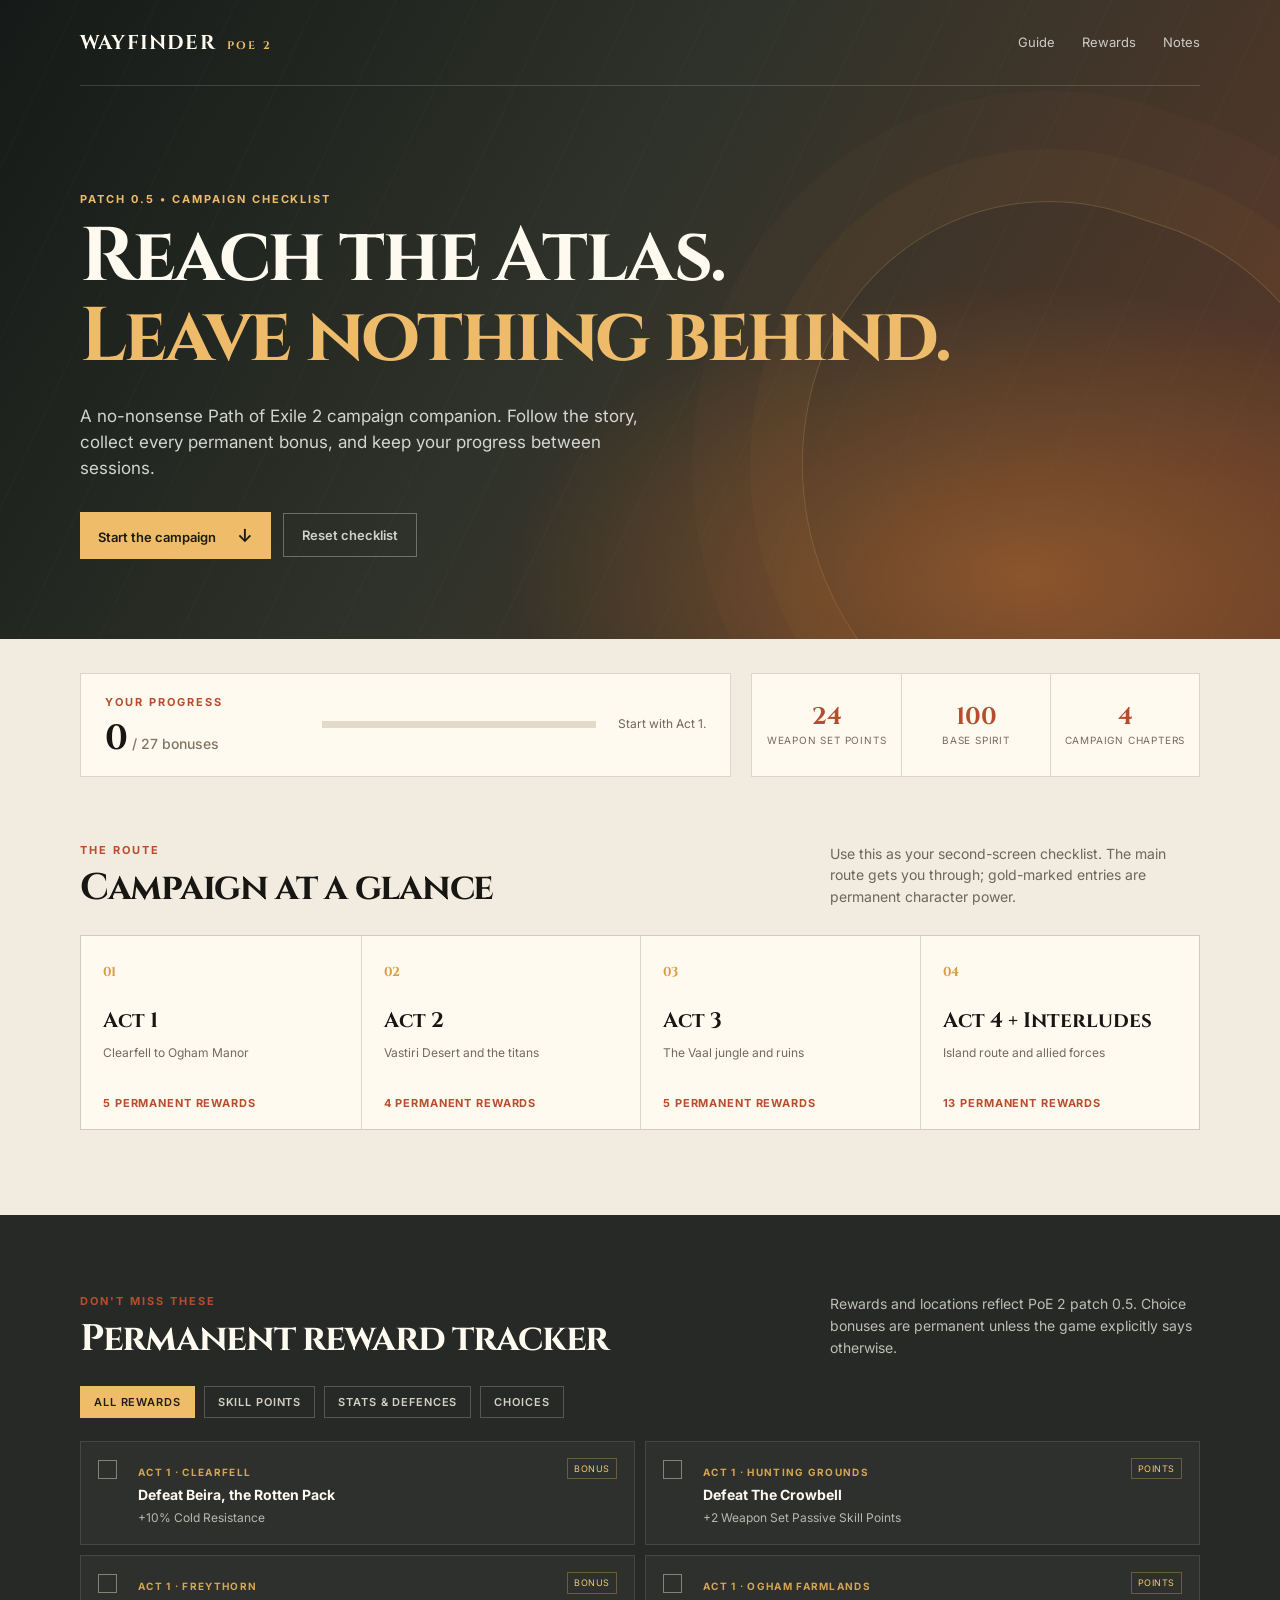
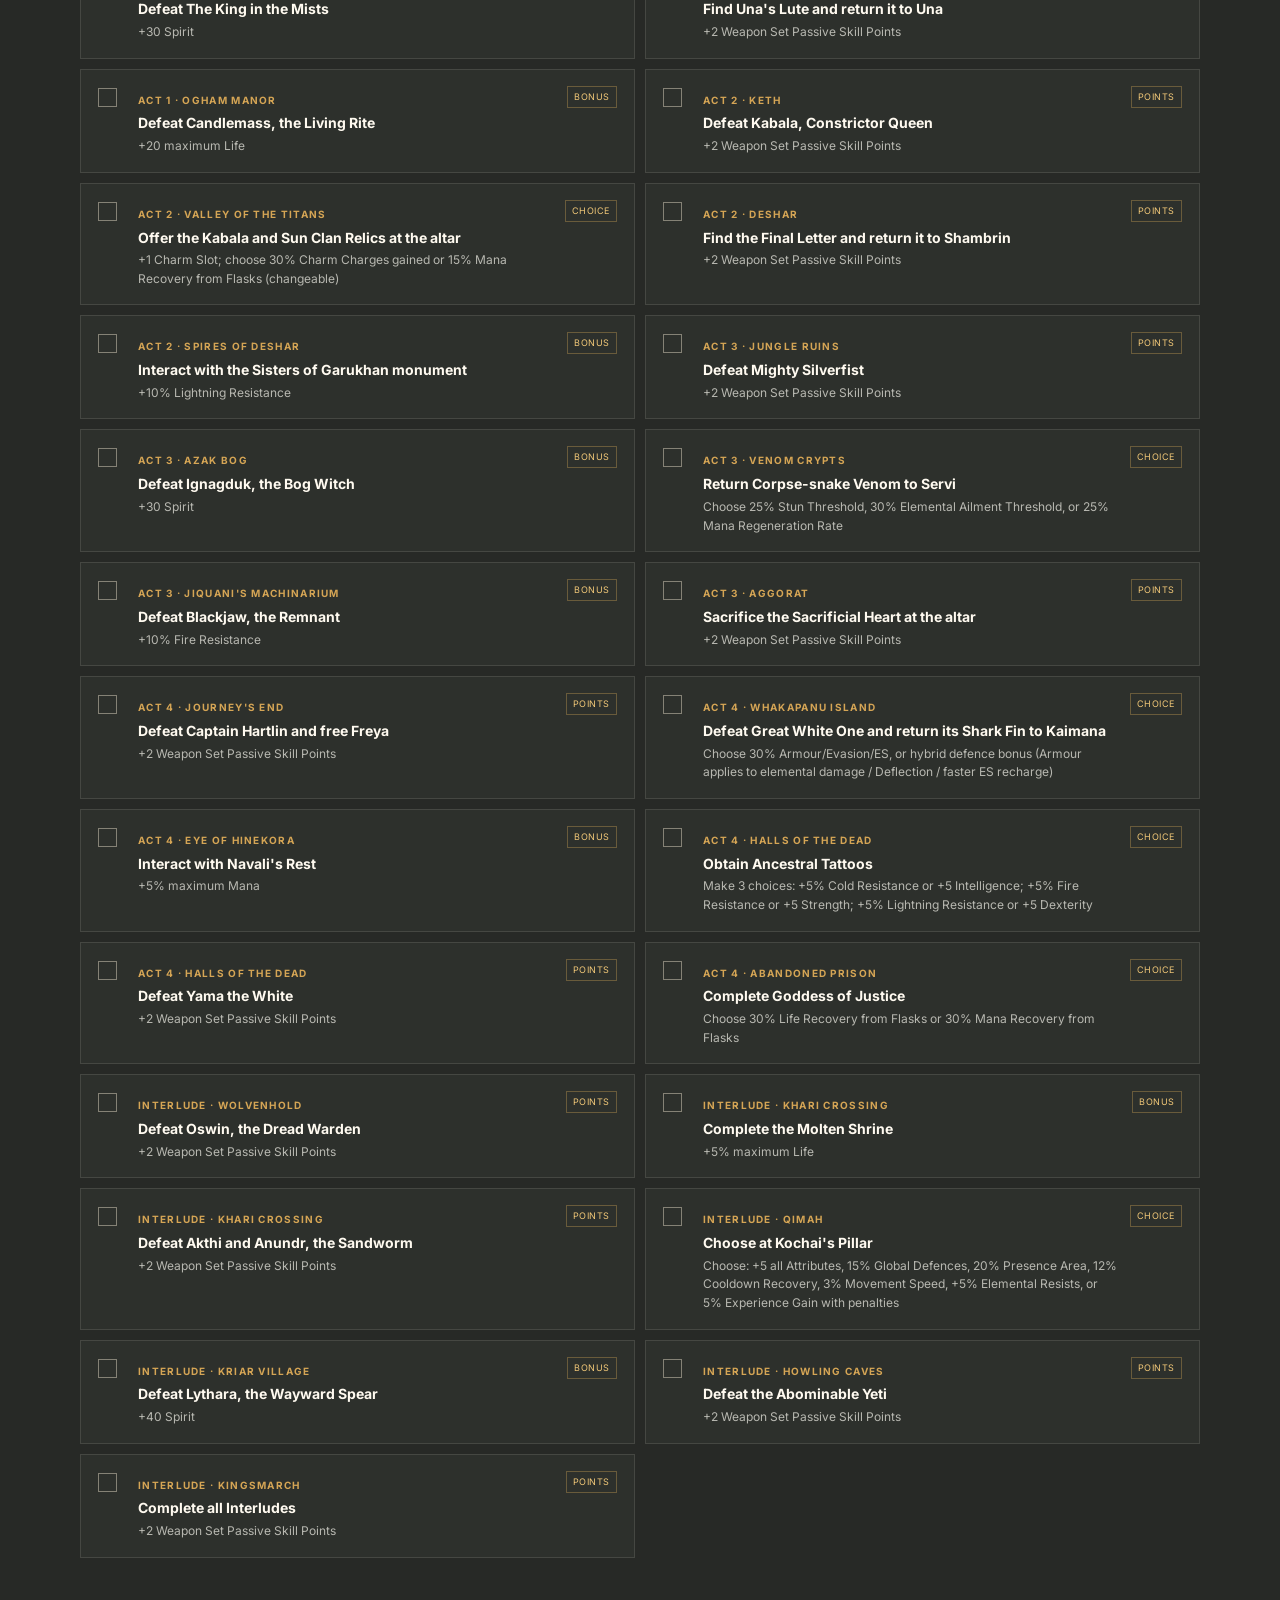
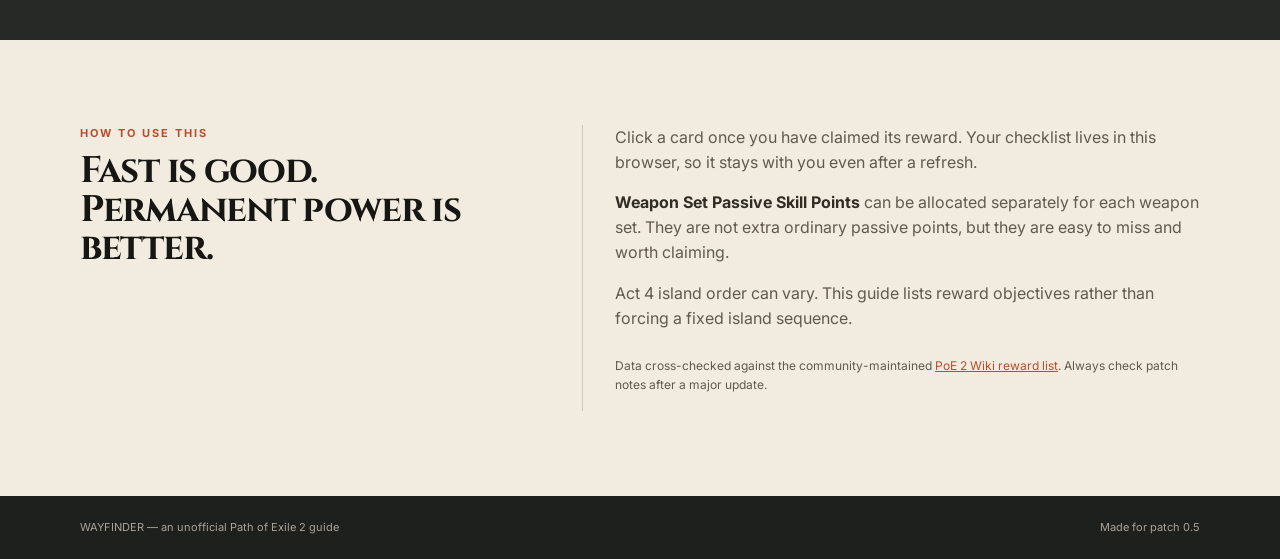
==== index.html @ 73e06eee "Create PoE 2 campaign guide" ====
<!doctype html>
<html lang="en">
  <head>
    <meta charset="UTF-8" />
    <meta name="viewport" content="width=device-width, initial-scale=1.0" />
    <meta name="description" content="A fast, checklist-first Path of Exile 2 campaign guide for patch 0.5." />
    <title>Wayfinder — PoE 2 Campaign Guide</title>
    <link rel="preconnect" href="https://fonts.googleapis.com" />
    <link rel="preconnect" href="https://fonts.gstatic.com" crossorigin />
    <link href="https://fonts.googleapis.com/css2?family=Cinzel:wght@600;700&family=Inter:wght@400;500;600;700&display=swap" rel="stylesheet" />
    <link rel="stylesheet" href="styles.css" />
  </head>
  <body>
    <header class="hero">
      <div class="hero__glow"></div>
      <nav class="nav wrap" aria-label="Primary navigation">
        <a class="brand" href="#top">WAYFINDER <span>POE 2</span></a>
        <div class="nav__links">
          <a href="#guide">Guide</a>
          <a href="#rewards">Rewards</a>
          <a href="#notes">Notes</a>
        </div>
      </nav>
      <div class="wrap hero__content" id="top">
        <p class="eyebrow">PATCH 0.5 • CAMPAIGN CHECKLIST</p>
        <h1>Reach the Atlas.<br /><em>Leave nothing behind.</em></h1>
        <p class="hero__lede">A no-nonsense Path of Exile 2 campaign companion. Follow the story, collect every permanent bonus, and keep your progress between sessions.</p>
        <div class="hero__actions">
          <a class="button button--primary" href="#guide">Start the campaign <span>↓</span></a>
          <button class="button button--quiet" id="reset-progress" type="button">Reset checklist</button>
        </div>
      </div>
    </header>

    <main>
      <section class="overview wrap" aria-label="Campaign progress">
        <div class="progress-card">
          <div>
            <p class="eyebrow">YOUR PROGRESS</p>
            <p class="progress-card__number"><span id="completed-count">0</span><small> / <span id="total-count">0</span> bonuses</small></p>
          </div>
          <div class="progress-track" aria-hidden="true"><div id="progress-bar"></div></div>
          <p class="progress-card__hint" id="progress-label">Start with Act 1.</p>
        </div>
        <div class="overview__stats">
          <div><strong>24</strong><span>Weapon set points</span></div>
          <div><strong>100</strong><span>Base Spirit</span></div>
          <div><strong>4</strong><span>Campaign chapters</span></div>
        </div>
      </section>

      <section class="guide wrap" id="guide">
        <div class="section-heading">
          <div><p class="eyebrow">THE ROUTE</p><h2>Campaign at a glance</h2></div>
          <p>Use this as your second-screen checklist. The main route gets you through; gold-marked entries are permanent character power.</p>
        </div>
        <div class="route-grid" id="route-grid"></div>
      </section>

      <section class="rewards" id="rewards">
        <div class="wrap">
          <div class="section-heading section-heading--light">
            <div><p class="eyebrow">DON'T MISS THESE</p><h2>Permanent reward tracker</h2></div>
            <p>Rewards and locations reflect PoE 2 patch 0.5. Choice bonuses are permanent unless the game explicitly says otherwise.</p>
          </div>
          <div class="filters" role="group" aria-label="Filter rewards">
            <button class="filter is-active" data-filter="all" type="button">All rewards</button>
            <button class="filter" data-filter="points" type="button">Skill points</button>
            <button class="filter" data-filter="stats" type="button">Stats &amp; defences</button>
            <button class="filter" data-filter="choice" type="button">Choices</button>
          </div>
          <div id="reward-list" class="reward-list"></div>
        </div>
      </section>

      <section class="notes wrap" id="notes">
        <div>
          <p class="eyebrow">HOW TO USE THIS</p>
          <h2>Fast is good.<br />Permanent power is better.</h2>
        </div>
        <div class="notes__content">
          <p>Click a card once you have claimed its reward. Your checklist lives in this browser, so it stays with you even after a refresh.</p>
          <p><strong>Weapon Set Passive Skill Points</strong> can be allocated separately for each weapon set. They are not extra ordinary passive points, but they are easy to miss and worth claiming.</p>
          <p>Act 4 island order can vary. This guide lists reward objectives rather than forcing a fixed island sequence.</p>
          <p class="source">Data cross-checked against the community-maintained <a href="https://www.poe2wiki.net/wiki/List_of_quest_rewards" target="_blank" rel="noreferrer">PoE 2 Wiki reward list</a>. Always check patch notes after a major update.</p>
        </div>
      </section>
    </main>

    <footer><div class="wrap"><span>WAYFINDER — an unofficial Path of Exile 2 guide</span><span>Made for patch 0.5</span></div></footer>
    <script src="app.js"></script>
  </body>
</html>
---- styles.css ----
:root { --ink:#171613; --paper:#f1ecdf; --cream:#fffaf0; --rust:#b84d2d; --gold:#d89d3f; --moss:#6e7a55; --line:rgba(43,34,23,.17); --slate:#272926; }
* { box-sizing:border-box; }
html { scroll-behavior:smooth; }
body { margin:0; color:var(--ink); background:var(--paper); font:16px/1.55 Inter,Arial,sans-serif; }
.wrap { width:min(1120px, calc(100% - 40px)); margin-inline:auto; }
.hero { min-height:560px; color:var(--cream); position:relative; overflow:hidden; background:linear-gradient(122deg,#151a18 0%,#30332a 47%,#7a3b27 140%); }
.hero:after { content:""; position:absolute; inset:0; opacity:.48; background:radial-gradient(ellipse at 80% 90%,#d07731 0,transparent 36%),repeating-linear-gradient(115deg,transparent 0 70px,rgba(255,255,255,.035) 71px 72px); pointer-events:none; }
.hero__glow { position:absolute; inset:auto -5% -120px auto; width:550px; height:550px; border:1px solid rgba(255,209,119,.2); border-radius:48% 52% 40% 60%; transform:rotate(18deg); box-shadow:0 0 0 52px rgba(223,140,61,.04),0 0 0 110px rgba(223,140,61,.03); }
.nav,.hero__content { position:relative; z-index:1; }.nav { height:86px; display:flex; align-items:center; justify-content:space-between; border-bottom:1px solid rgba(255,255,255,.15); }
.brand { color:inherit; font:700 20px Cinzel,serif; text-decoration:none; letter-spacing:.06em; }.brand span { color:#efbc69; font-size:11px; letter-spacing:.2em; margin-left:5px; }.nav__links { display:flex; gap:27px; }.nav__links a { color:rgba(255,255,255,.74); font-size:13px; text-decoration:none; }.nav__links a:hover { color:#fff; }
.hero__content { padding:105px 0 80px; max-width:1120px; }.eyebrow { margin:0 0 10px; color:var(--rust); font-size:11px; font-weight:700; letter-spacing:.18em; }.hero .eyebrow { color:#edbb6a; }.hero h1,.section-heading h2,.notes h2 { margin:0; font:700 clamp(42px,6.2vw,76px)/1.05 Cinzel,serif; letter-spacing:-.035em; }.hero h1 em { color:#edbb6a; font-style:normal; }.hero__lede { max-width:575px; margin:25px 0 30px; font-size:17px; color:rgba(255,255,255,.8); }.hero__actions { display:flex; gap:12px; align-items:center; }.button { border:0; cursor:pointer; padding:13px 18px; font:600 13px Inter,sans-serif; text-decoration:none; transition:transform .15s,background .15s; }.button:hover { transform:translateY(-2px); }.button--primary { color:#1d1a13; background:#efbc69; }.button--primary span { margin-left:18px; font-size:18px; }.button--quiet { background:transparent; color:rgba(255,255,255,.78); border:1px solid rgba(255,255,255,.3); }
.overview { display:grid; grid-template-columns:1.45fr 1fr; gap:20px; padding:34px 0 65px; }.progress-card,.overview__stats { background:var(--cream); border:1px solid var(--line); }.progress-card { padding:20px 24px; display:grid; grid-template-columns:1fr 1.4fr auto; gap:22px; align-items:center; }.progress-card__number { margin:0; font:700 35px/1 Cinzel,serif; }.progress-card__number small { font:500 14px Inter,sans-serif; color:#7f7565; }.progress-track { height:7px; background:#e4dac9; overflow:hidden; }.progress-track div { height:100%; width:0; background:var(--rust); transition:width .25s; }.progress-card__hint { margin:0; color:#6d665a; font-size:12px; }.overview__stats { display:grid; grid-template-columns:repeat(3,1fr); text-align:center; }.overview__stats div { display:flex; flex-direction:column; justify-content:center; padding:12px 5px; border-left:1px solid var(--line); }.overview__stats div:first-child { border:0; }.overview__stats strong { font:700 24px Cinzel,serif; color:var(--rust); }.overview__stats span { font-size:10px; color:#746c60; text-transform:uppercase; letter-spacing:.08em; }
.guide { padding-bottom:85px; }.section-heading { display:flex; justify-content:space-between; gap:50px; align-items:end; margin-bottom:27px; }.section-heading h2,.notes h2 { font-size:37px; }.section-heading>p { max-width:370px; margin:0; color:#6d665a; font-size:14px; }.route-grid { display:grid; grid-template-columns:repeat(4,1fr); border:1px solid var(--line); }.route { min-height:193px; padding:22px; border-left:1px solid var(--line); position:relative; background:var(--cream); }.route:first-child { border-left:0; }.route__number { color:var(--gold); font:700 13px Cinzel,serif; }.route h3 { margin:25px 0 9px; font:700 21px Cinzel,serif; }.route p { margin:0; color:#71695c; font-size:12px; }.route__reward-count { position:absolute; bottom:17px; left:22px; color:var(--rust); font-size:11px; font-weight:700; text-transform:uppercase; letter-spacing:.08em; }
.rewards { padding:78px 0 82px; color:var(--cream); background:var(--slate); }.section-heading--light h2 { color:#fffaf0; }.section-heading--light>p { color:#bfbdb4; }.filters { display:flex; flex-wrap:wrap; gap:9px; margin-bottom:23px; }.filter { padding:8px 13px; color:#d6d1c7; background:transparent; border:1px solid #555750; font:600 11px Inter,sans-serif; cursor:pointer; text-transform:uppercase; letter-spacing:.08em; }.filter:hover,.filter.is-active { color:#201d16; background:#efbc69; border-color:#efbc69; }.reward-list { display:grid; grid-template-columns:repeat(2,1fr); gap:10px; }.reward-card { width:100%; text-align:left; padding:16px 17px; color:inherit; display:grid; grid-template-columns:28px 1fr auto; gap:12px; border:1px solid #454742; background:#2d302c; cursor:pointer; font:inherit; transition:border-color .15s,transform .15s,background .15s; }.reward-card:hover { transform:translateY(-2px); border-color:#88836f; }.reward-card.is-done { opacity:.5; background:#252724; }.check { width:19px; height:19px; margin-top:2px; display:grid; place-items:center; border:1px solid #858276; color:#282b27; font-size:12px; }.is-done .check { border-color:#efbc69; background:#efbc69; }.reward-card__act { color:#d5a555; font-weight:700; font-size:10px; letter-spacing:.13em; text-transform:uppercase; }.reward-card h3 { margin:2px 0 3px; color:#fffaf0; font-size:14px; }.reward-card p { margin:0; color:#b8b8b1; font-size:12px; }.reward-card__tag { align-self:start; padding:3px 6px; color:#f2c878; border:1px solid #695b3b; font-size:9px; text-transform:uppercase; letter-spacing:.06em; }.reward-card[hidden] { display:none; }
.notes { display:grid; grid-template-columns:.8fr 1.2fr; gap:90px; padding:85px 0; }.notes__content { border-left:1px solid var(--line); padding-left:32px; color:#615a4e; }.notes__content p { margin:0 0 16px; }.notes strong { color:#312c24; }.source { margin-top:27px!important; font-size:12px; }.source a { color:var(--rust); }footer { padding:23px 0; color:#aaa397; background:#1e201d; font-size:11px; }footer .wrap { display:flex; justify-content:space-between; }
@media (max-width:760px) { .wrap { width:min(100% - 28px,1120px); }.nav__links { gap:14px; }.hero { min-height:520px; }.hero__content { padding-top:82px; }.overview,.notes { grid-template-columns:1fr; }.progress-card { grid-template-columns:1fr; gap:12px; }.overview__stats { min-height:90px; }.section-heading { display:block; }.section-heading>p { margin-top:14px; }.route-grid,.reward-list { grid-template-columns:1fr; }.route { border-left:0; border-top:1px solid var(--line); }.route:first-child { border-top:0; }.notes { gap:28px; }.notes__content { padding-left:20px; }.hero__actions { align-items:stretch; flex-direction:column; width:max-content; }.section-heading h2,.notes h2 { font-size:31px; } }
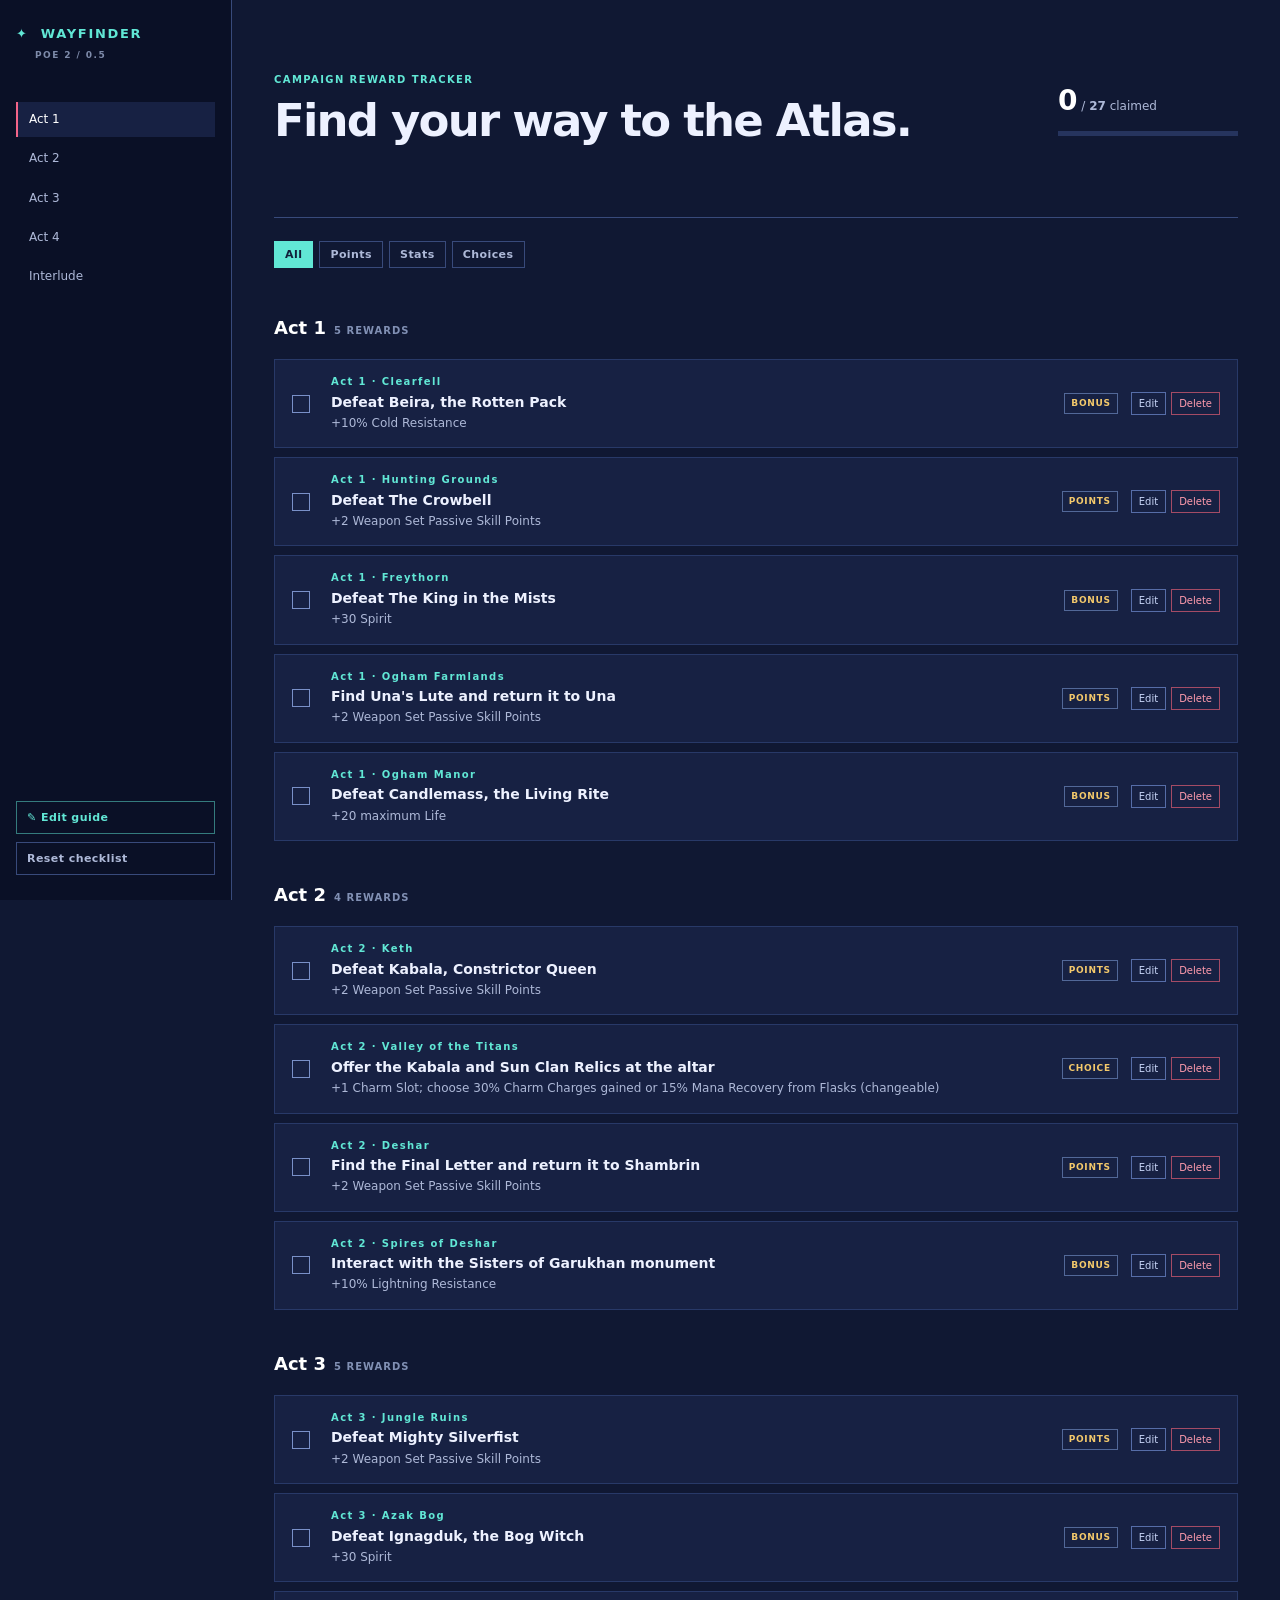
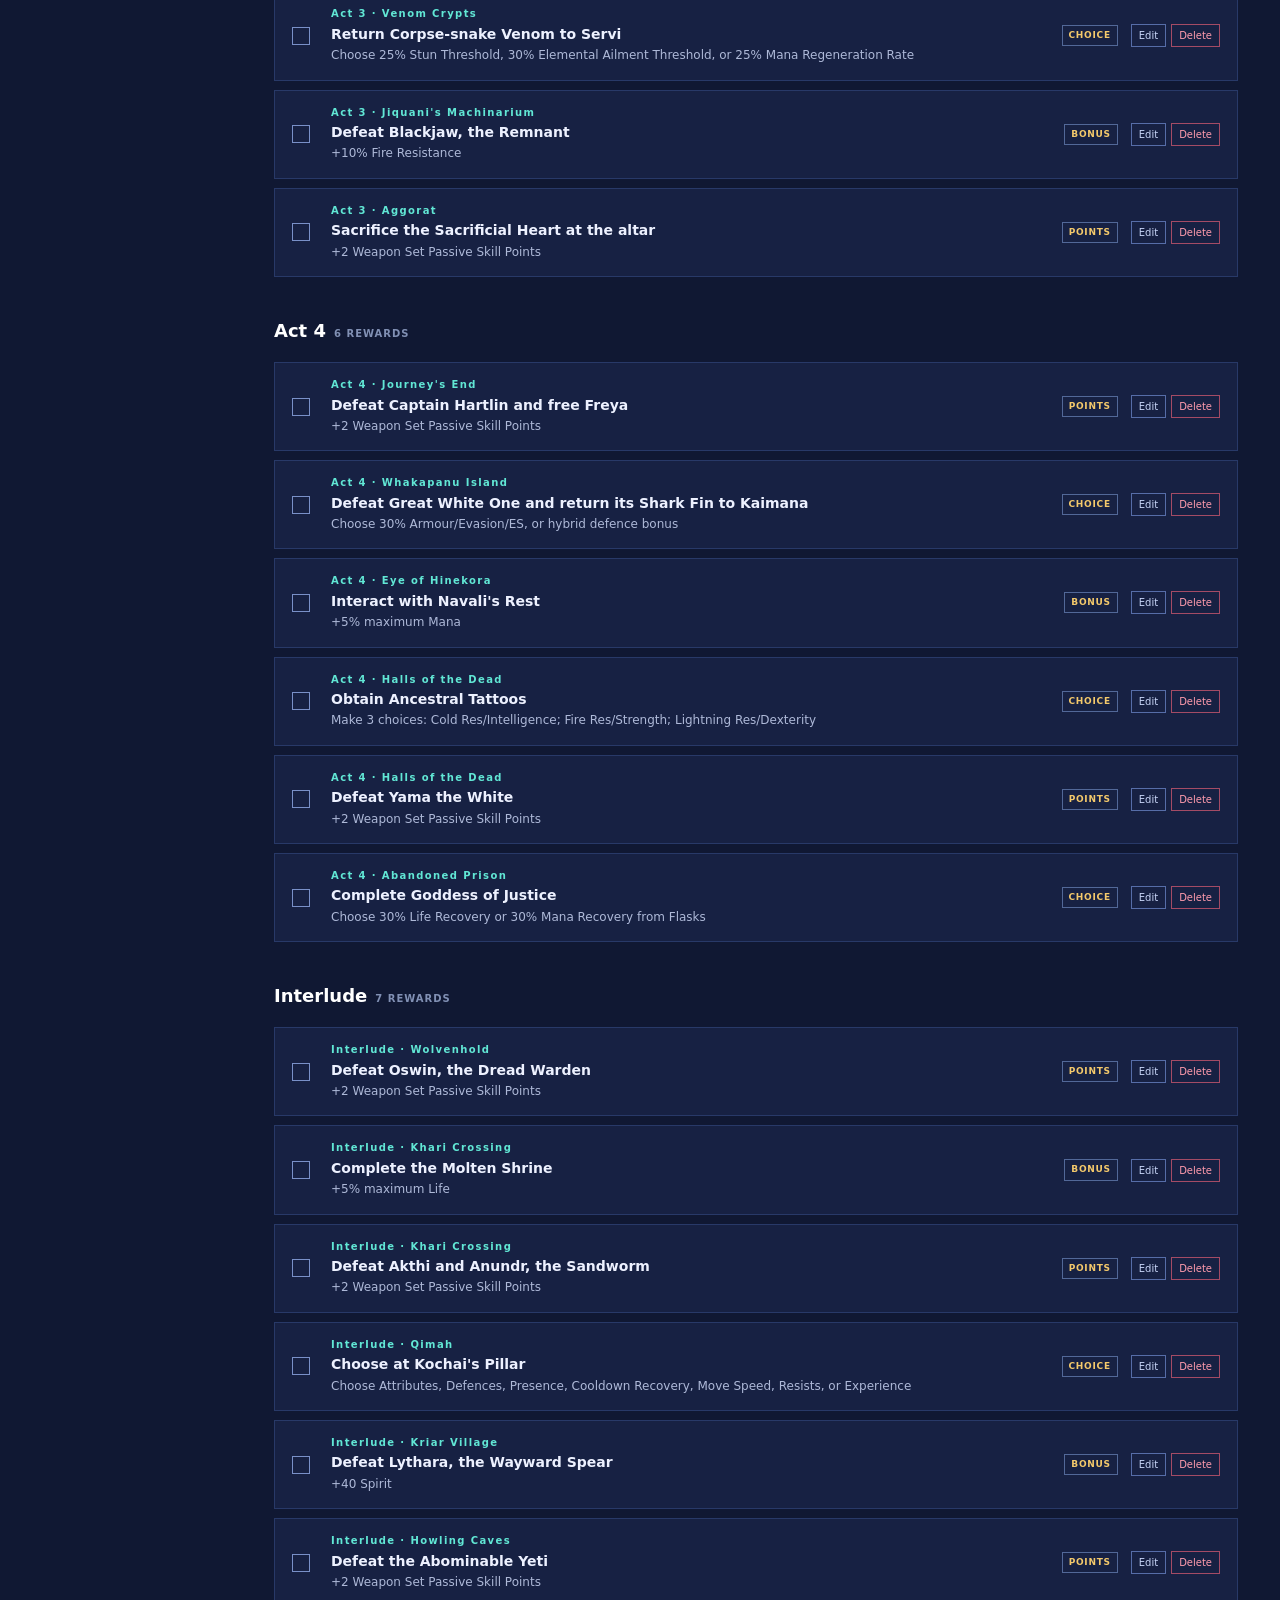
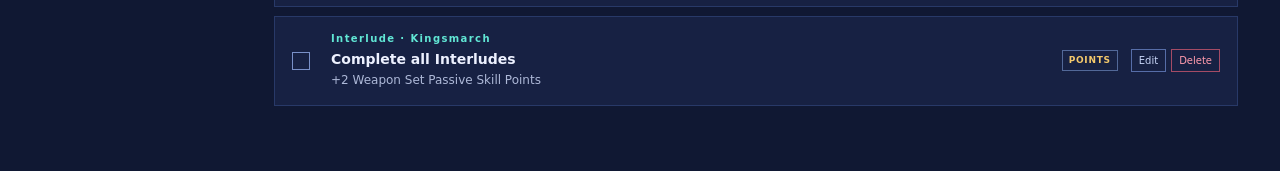
==== commit e9c09fb7: "Rebuild guide as lightweight dark dashboard" ====
--- a/index.html
+++ b/index.html
@@ -1,93 +1,21 @@
 <!doctype html>
 <html lang="en">
-  <head>
-    <meta charset="UTF-8" />
-    <meta name="viewport" content="width=device-width, initial-scale=1.0" />
-    <meta name="description" content="A fast, checklist-first Path of Exile 2 campaign guide for patch 0.5." />
-    <title>Wayfinder — PoE 2 Campaign Guide</title>
-    <link rel="preconnect" href="https://fonts.googleapis.com" />
-    <link rel="preconnect" href="https://fonts.gstatic.com" crossorigin />
-    <link href="https://fonts.googleapis.com/css2?family=Cinzel:wght@600;700&family=Inter:wght@400;500;600;700&display=swap" rel="stylesheet" />
-    <link rel="stylesheet" href="styles.css" />
-  </head>
-  <body>
-    <header class="hero">
-      <div class="hero__glow"></div>
-      <nav class="nav wrap" aria-label="Primary navigation">
-        <a class="brand" href="#top">WAYFINDER <span>POE 2</span></a>
-        <div class="nav__links">
-          <a href="#guide">Guide</a>
-          <a href="#rewards">Rewards</a>
-          <a href="#notes">Notes</a>
-        </div>
-      </nav>
-      <div class="wrap hero__content" id="top">
-        <p class="eyebrow">PATCH 0.5 • CAMPAIGN CHECKLIST</p>
-        <h1>Reach the Atlas.<br /><em>Leave nothing behind.</em></h1>
-        <p class="hero__lede">A no-nonsense Path of Exile 2 campaign companion. Follow the story, collect every permanent bonus, and keep your progress between sessions.</p>
-        <div class="hero__actions">
-          <a class="button button--primary" href="#guide">Start the campaign <span>↓</span></a>
-          <button class="button button--quiet" id="reset-progress" type="button">Reset checklist</button>
-        </div>
-      </div>
-    </header>
-
-    <main>
-      <section class="overview wrap" aria-label="Campaign progress">
-        <div class="progress-card">
-          <div>
-            <p class="eyebrow">YOUR PROGRESS</p>
-            <p class="progress-card__number"><span id="completed-count">0</span><small> / <span id="total-count">0</span> bonuses</small></p>
-          </div>
-          <div class="progress-track" aria-hidden="true"><div id="progress-bar"></div></div>
-          <p class="progress-card__hint" id="progress-label">Start with Act 1.</p>
-        </div>
-        <div class="overview__stats">
-          <div><strong>24</strong><span>Weapon set points</span></div>
-          <div><strong>100</strong><span>Base Spirit</span></div>
-          <div><strong>4</strong><span>Campaign chapters</span></div>
-        </div>
-      </section>
-
-      <section class="guide wrap" id="guide">
-        <div class="section-heading">
-          <div><p class="eyebrow">THE ROUTE</p><h2>Campaign at a glance</h2></div>
-          <p>Use this as your second-screen checklist. The main route gets you through; gold-marked entries are permanent character power.</p>
-        </div>
-        <div class="route-grid" id="route-grid"></div>
-      </section>
-
-      <section class="rewards" id="rewards">
-        <div class="wrap">
-          <div class="section-heading section-heading--light">
-            <div><p class="eyebrow">DON'T MISS THESE</p><h2>Permanent reward tracker</h2></div>
-            <p>Rewards and locations reflect PoE 2 patch 0.5. Choice bonuses are permanent unless the game explicitly says otherwise.</p>
-          </div>
-          <div class="filters" role="group" aria-label="Filter rewards">
-            <button class="filter is-active" data-filter="all" type="button">All rewards</button>
-            <button class="filter" data-filter="points" type="button">Skill points</button>
-            <button class="filter" data-filter="stats" type="button">Stats &amp; defences</button>
-            <button class="filter" data-filter="choice" type="button">Choices</button>
-          </div>
-          <div id="reward-list" class="reward-list"></div>
-        </div>
-      </section>
-
-      <section class="notes wrap" id="notes">
-        <div>
-          <p class="eyebrow">HOW TO USE THIS</p>
-          <h2>Fast is good.<br />Permanent power is better.</h2>
-        </div>
-        <div class="notes__content">
-          <p>Click a card once you have claimed its reward. Your checklist lives in this browser, so it stays with you even after a refresh.</p>
-          <p><strong>Weapon Set Passive Skill Points</strong> can be allocated separately for each weapon set. They are not extra ordinary passive points, but they are easy to miss and worth claiming.</p>
-          <p>Act 4 island order can vary. This guide lists reward objectives rather than forcing a fixed island sequence.</p>
-          <p class="source">Data cross-checked against the community-maintained <a href="https://www.poe2wiki.net/wiki/List_of_quest_rewards" target="_blank" rel="noreferrer">PoE 2 Wiki reward list</a>. Always check patch notes after a major update.</p>
-        </div>
-      </section>
-    </main>
-
-    <footer><div class="wrap"><span>WAYFINDER — an unofficial Path of Exile 2 guide</span><span>Made for patch 0.5</span></div></footer>
-    <script src="app.js"></script>
-  </body>
+<head>
+  <meta charset="utf-8"><meta name="viewport" content="width=device-width,initial-scale=1">
+  <meta name="description" content="A lightweight Path of Exile 2 campaign reward tracker for patch 0.5.">
+  <title>Wayfinder — PoE 2 Campaign</title><link rel="stylesheet" href="styles.css">
+</head>
+<body>
+  <aside class="sidebar"><a class="logo" href="#top">✦ <span>WAYFINDER</span><small>POE 2 / 0.5</small></a>
+    <nav id="act-nav" aria-label="Campaign acts"></nav>
+    <div class="sidebar__bottom"><button id="edit-toggle" type="button">✎ Edit guide</button><button id="reset-progress" type="button">Reset checklist</button></div>
+  </aside>
+  <main id="top"><header class="topbar"><div><p>CAMPAIGN REWARD TRACKER</p><h1>Find your way to the Atlas.</h1></div><div class="topbar__progress"><b id="completed-count">0</b><span> / <b id="total-count">0</b> claimed</span><i><em id="progress-bar"></em></i></div></header>
+    <section class="tools"><div class="filters" role="group" aria-label="Filter rewards"><button class="active" data-filter="all">All</button><button data-filter="points">Points</button><button data-filter="stats">Stats</button><button data-filter="choice">Choices</button></div><button id="add-reward" class="add" hidden type="button">+ Add reward</button></section>
+    <p id="edit-note" class="edit-note" hidden>Editing is local to this browser. Your additions and changes are saved automatically.</p>
+    <section id="reward-list" class="rewards" aria-live="polite"></section>
+  </main>
+  <template id="reward-template"><article class="reward"><button class="check" type="button" aria-label="Toggle completed"></button><div class="reward__main"><p class="location"></p><h2></h2><p class="bonus"></p></div><span class="tag"></span><div class="actions" hidden><button class="edit" type="button">Edit</button><button class="delete" type="button">Delete</button></div></article></template>
+  <script src="app.js"></script>
+</body>
 </html>
--- a/styles.css
+++ b/styles.css
@@ -1,16 +1 @@
-:root { --ink:#171613; --paper:#f1ecdf; --cream:#fffaf0; --rust:#b84d2d; --gold:#d89d3f; --moss:#6e7a55; --line:rgba(43,34,23,.17); --slate:#272926; }
-* { box-sizing:border-box; }
-html { scroll-behavior:smooth; }
-body { margin:0; color:var(--ink); background:var(--paper); font:16px/1.55 Inter,Arial,sans-serif; }
-.wrap { width:min(1120px, calc(100% - 40px)); margin-inline:auto; }
-.hero { min-height:560px; color:var(--cream); position:relative; overflow:hidden; background:linear-gradient(122deg,#151a18 0%,#30332a 47%,#7a3b27 140%); }
-.hero:after { content:""; position:absolute; inset:0; opacity:.48; background:radial-gradient(ellipse at 80% 90%,#d07731 0,transparent 36%),repeating-linear-gradient(115deg,transparent 0 70px,rgba(255,255,255,.035) 71px 72px); pointer-events:none; }
-.hero__glow { position:absolute; inset:auto -5% -120px auto; width:550px; height:550px; border:1px solid rgba(255,209,119,.2); border-radius:48% 52% 40% 60%; transform:rotate(18deg); box-shadow:0 0 0 52px rgba(223,140,61,.04),0 0 0 110px rgba(223,140,61,.03); }
-.nav,.hero__content { position:relative; z-index:1; }.nav { height:86px; display:flex; align-items:center; justify-content:space-between; border-bottom:1px solid rgba(255,255,255,.15); }
-.brand { color:inherit; font:700 20px Cinzel,serif; text-decoration:none; letter-spacing:.06em; }.brand span { color:#efbc69; font-size:11px; letter-spacing:.2em; margin-left:5px; }.nav__links { display:flex; gap:27px; }.nav__links a { color:rgba(255,255,255,.74); font-size:13px; text-decoration:none; }.nav__links a:hover { color:#fff; }
-.hero__content { padding:105px 0 80px; max-width:1120px; }.eyebrow { margin:0 0 10px; color:var(--rust); font-size:11px; font-weight:700; letter-spacing:.18em; }.hero .eyebrow { color:#edbb6a; }.hero h1,.section-heading h2,.notes h2 { margin:0; font:700 clamp(42px,6.2vw,76px)/1.05 Cinzel,serif; letter-spacing:-.035em; }.hero h1 em { color:#edbb6a; font-style:normal; }.hero__lede { max-width:575px; margin:25px 0 30px; font-size:17px; color:rgba(255,255,255,.8); }.hero__actions { display:flex; gap:12px; align-items:center; }.button { border:0; cursor:pointer; padding:13px 18px; font:600 13px Inter,sans-serif; text-decoration:none; transition:transform .15s,background .15s; }.button:hover { transform:translateY(-2px); }.button--primary { color:#1d1a13; background:#efbc69; }.button--primary span { margin-left:18px; font-size:18px; }.button--quiet { background:transparent; color:rgba(255,255,255,.78); border:1px solid rgba(255,255,255,.3); }
-.overview { display:grid; grid-template-columns:1.45fr 1fr; gap:20px; padding:34px 0 65px; }.progress-card,.overview__stats { background:var(--cream); border:1px solid var(--line); }.progress-card { padding:20px 24px; display:grid; grid-template-columns:1fr 1.4fr auto; gap:22px; align-items:center; }.progress-card__number { margin:0; font:700 35px/1 Cinzel,serif; }.progress-card__number small { font:500 14px Inter,sans-serif; color:#7f7565; }.progress-track { height:7px; background:#e4dac9; overflow:hidden; }.progress-track div { height:100%; width:0; background:var(--rust); transition:width .25s; }.progress-card__hint { margin:0; color:#6d665a; font-size:12px; }.overview__stats { display:grid; grid-template-columns:repeat(3,1fr); text-align:center; }.overview__stats div { display:flex; flex-direction:column; justify-content:center; padding:12px 5px; border-left:1px solid var(--line); }.overview__stats div:first-child { border:0; }.overview__stats strong { font:700 24px Cinzel,serif; color:var(--rust); }.overview__stats span { font-size:10px; color:#746c60; text-transform:uppercase; letter-spacing:.08em; }
-.guide { padding-bottom:85px; }.section-heading { display:flex; justify-content:space-between; gap:50px; align-items:end; margin-bottom:27px; }.section-heading h2,.notes h2 { font-size:37px; }.section-heading>p { max-width:370px; margin:0; color:#6d665a; font-size:14px; }.route-grid { display:grid; grid-template-columns:repeat(4,1fr); border:1px solid var(--line); }.route { min-height:193px; padding:22px; border-left:1px solid var(--line); position:relative; background:var(--cream); }.route:first-child { border-left:0; }.route__number { color:var(--gold); font:700 13px Cinzel,serif; }.route h3 { margin:25px 0 9px; font:700 21px Cinzel,serif; }.route p { margin:0; color:#71695c; font-size:12px; }.route__reward-count { position:absolute; bottom:17px; left:22px; color:var(--rust); font-size:11px; font-weight:700; text-transform:uppercase; letter-spacing:.08em; }
-.rewards { padding:78px 0 82px; color:var(--cream); background:var(--slate); }.section-heading--light h2 { color:#fffaf0; }.section-heading--light>p { color:#bfbdb4; }.filters { display:flex; flex-wrap:wrap; gap:9px; margin-bottom:23px; }.filter { padding:8px 13px; color:#d6d1c7; background:transparent; border:1px solid #555750; font:600 11px Inter,sans-serif; cursor:pointer; text-transform:uppercase; letter-spacing:.08em; }.filter:hover,.filter.is-active { color:#201d16; background:#efbc69; border-color:#efbc69; }.reward-list { display:grid; grid-template-columns:repeat(2,1fr); gap:10px; }.reward-card { width:100%; text-align:left; padding:16px 17px; color:inherit; display:grid; grid-template-columns:28px 1fr auto; gap:12px; border:1px solid #454742; background:#2d302c; cursor:pointer; font:inherit; transition:border-color .15s,transform .15s,background .15s; }.reward-card:hover { transform:translateY(-2px); border-color:#88836f; }.reward-card.is-done { opacity:.5; background:#252724; }.check { width:19px; height:19px; margin-top:2px; display:grid; place-items:center; border:1px solid #858276; color:#282b27; font-size:12px; }.is-done .check { border-color:#efbc69; background:#efbc69; }.reward-card__act { color:#d5a555; font-weight:700; font-size:10px; letter-spacing:.13em; text-transform:uppercase; }.reward-card h3 { margin:2px 0 3px; color:#fffaf0; font-size:14px; }.reward-card p { margin:0; color:#b8b8b1; font-size:12px; }.reward-card__tag { align-self:start; padding:3px 6px; color:#f2c878; border:1px solid #695b3b; font-size:9px; text-transform:uppercase; letter-spacing:.06em; }.reward-card[hidden] { display:none; }
-.notes { display:grid; grid-template-columns:.8fr 1.2fr; gap:90px; padding:85px 0; }.notes__content { border-left:1px solid var(--line); padding-left:32px; color:#615a4e; }.notes__content p { margin:0 0 16px; }.notes strong { color:#312c24; }.source { margin-top:27px!important; font-size:12px; }.source a { color:var(--rust); }footer { padding:23px 0; color:#aaa397; background:#1e201d; font-size:11px; }footer .wrap { display:flex; justify-content:space-between; }
-@media (max-width:760px) { .wrap { width:min(100% - 28px,1120px); }.nav__links { gap:14px; }.hero { min-height:520px; }.hero__content { padding-top:82px; }.overview,.notes { grid-template-columns:1fr; }.progress-card { grid-template-columns:1fr; gap:12px; }.overview__stats { min-height:90px; }.section-heading { display:block; }.section-heading>p { margin-top:14px; }.route-grid,.reward-list { grid-template-columns:1fr; }.route { border-left:0; border-top:1px solid var(--line); }.route:first-child { border-top:0; }.notes { gap:28px; }.notes__content { padding-left:20px; }.hero__actions { align-items:stretch; flex-direction:column; width:max-content; }.section-heading h2,.notes h2 { font-size:31px; } }
+:root{--bg:#101833;--panel:#172143;--panel2:#1c2952;--line:#384a7b;--text:#edf1ff;--muted:#aeb9d8;--aqua:#61e7d5;--pink:#f36488;--gold:#f4c96b}*{box-sizing:border-box}html{scroll-behavior:smooth}body{margin:0;background:var(--bg);color:var(--text);font:14px/1.45 system-ui,-apple-system,BlinkMacSystemFont,"Segoe UI",sans-serif}.sidebar{position:fixed;inset:0 auto 0 0;width:232px;background:#0a1026;border-right:1px solid var(--line);display:flex;flex-direction:column;padding:25px 16px;z-index:2}.logo{color:var(--aqua);font-weight:800;letter-spacing:.13em;text-decoration:none;font-size:13px}.logo span{margin-left:6px}.logo small{display:block;margin:5px 0 40px 19px;color:#7e8baa;font-size:9px;letter-spacing:.16em}.sidebar nav{display:grid;gap:4px}.sidebar nav a{padding:9px 11px;border-left:2px solid transparent;color:var(--muted);text-decoration:none;font-size:12px}.sidebar nav a:hover,.sidebar nav a.active{border-color:var(--pink);background:#172143;color:#fff}.sidebar__bottom{margin-top:auto;display:grid;gap:8px}.sidebar button,.tools button{border:1px solid var(--line);background:transparent;color:var(--muted);padding:9px 10px;text-align:left;font:600 11px system-ui;letter-spacing:.04em;cursor:pointer}.sidebar button:hover,.tools button:hover{border-color:var(--aqua);color:var(--aqua)}#edit-toggle{color:var(--aqua);border-color:#347b7d}#edit-toggle.is-editing{background:var(--pink);border-color:var(--pink);color:#211126}main{max-width:1080px;margin-left:232px;padding:0 42px 65px}.topbar{min-height:218px;display:flex;align-items:center;justify-content:space-between;gap:35px;border-bottom:1px solid var(--line)}.topbar p,.location{margin:0;color:var(--aqua);font-size:10px;font-weight:700;letter-spacing:.14em}.topbar h1{margin:9px 0 0;font-size:clamp(28px,4vw,45px);line-height:1.05;letter-spacing:-.04em}.topbar__progress{min-width:180px;color:var(--muted);font-size:12px}.topbar__progress>b{color:#fff;font-size:28px}.topbar__progress i{display:block;height:5px;background:#26345e;margin-top:10px}.topbar__progress em{display:block;height:100%;width:0;background:linear-gradient(90deg,var(--aqua),var(--pink));transition:width .2s}.tools{padding:23px 0 15px;display:flex;justify-content:space-between;gap:15px}.filters{display:flex;gap:6px;flex-wrap:wrap}.tools .filters button{padding:6px 10px}.tools .filters button.active{background:var(--aqua);border-color:var(--aqua);color:#11203b}.tools .add{border-color:var(--aqua);color:var(--aqua)}.edit-note{margin:0 0 14px;padding:9px 12px;background:#1b2d55;color:#b8c8ed;font-size:12px}.rewards{display:grid;gap:9px}.act-heading{margin:30px 0 9px;padding-top:2px;color:#fff;font-size:18px}.act-heading small{margin-left:8px;color:#8190b4;font-size:10px;letter-spacing:.1em;text-transform:uppercase}.reward{display:grid;grid-template-columns:26px minmax(0,1fr) auto auto;gap:13px;align-items:center;padding:15px 17px;background:var(--panel);border:1px solid #283968;transition:border-color .15s,opacity .15s}.reward:hover{border-color:#5570b3}.reward.done{opacity:.52}.check{width:18px;height:18px;border:1px solid #7990c8;background:transparent;color:#10204b;cursor:pointer}.done .check{background:var(--aqua);border-color:var(--aqua)}.reward h2{margin:2px 0 3px;font-size:14px}.bonus{margin:0;color:var(--muted);font-size:12px}.tag{padding:3px 6px;border:1px solid #526898;color:var(--gold);font-size:9px;font-weight:700;letter-spacing:.08em;text-transform:uppercase}.actions{display:flex;gap:5px}.actions button{border:1px solid #566da8;background:transparent;color:#c8d5f7;padding:5px 7px;font:10px system-ui;cursor:pointer}.actions .delete{color:#ff9bad;border-color:#a44b65}@media(max-width:720px){.sidebar{position:static;width:auto;height:auto;padding:15px;border-bottom:1px solid var(--line)}.logo small{display:inline;margin-left:8px}.sidebar nav{display:flex;overflow:auto;margin:15px -3px}.sidebar nav a{white-space:nowrap}.sidebar__bottom{position:absolute;right:15px;top:13px;display:flex}.sidebar__bottom button:last-child{display:none}main{margin:0;padding:0 16px 35px}.topbar{min-height:180px;display:block;padding-top:42px}.topbar__progress{margin-top:27px}.reward{grid-template-columns:23px minmax(0,1fr) auto}.actions{grid-column:2/4}.tag{font-size:8px}}
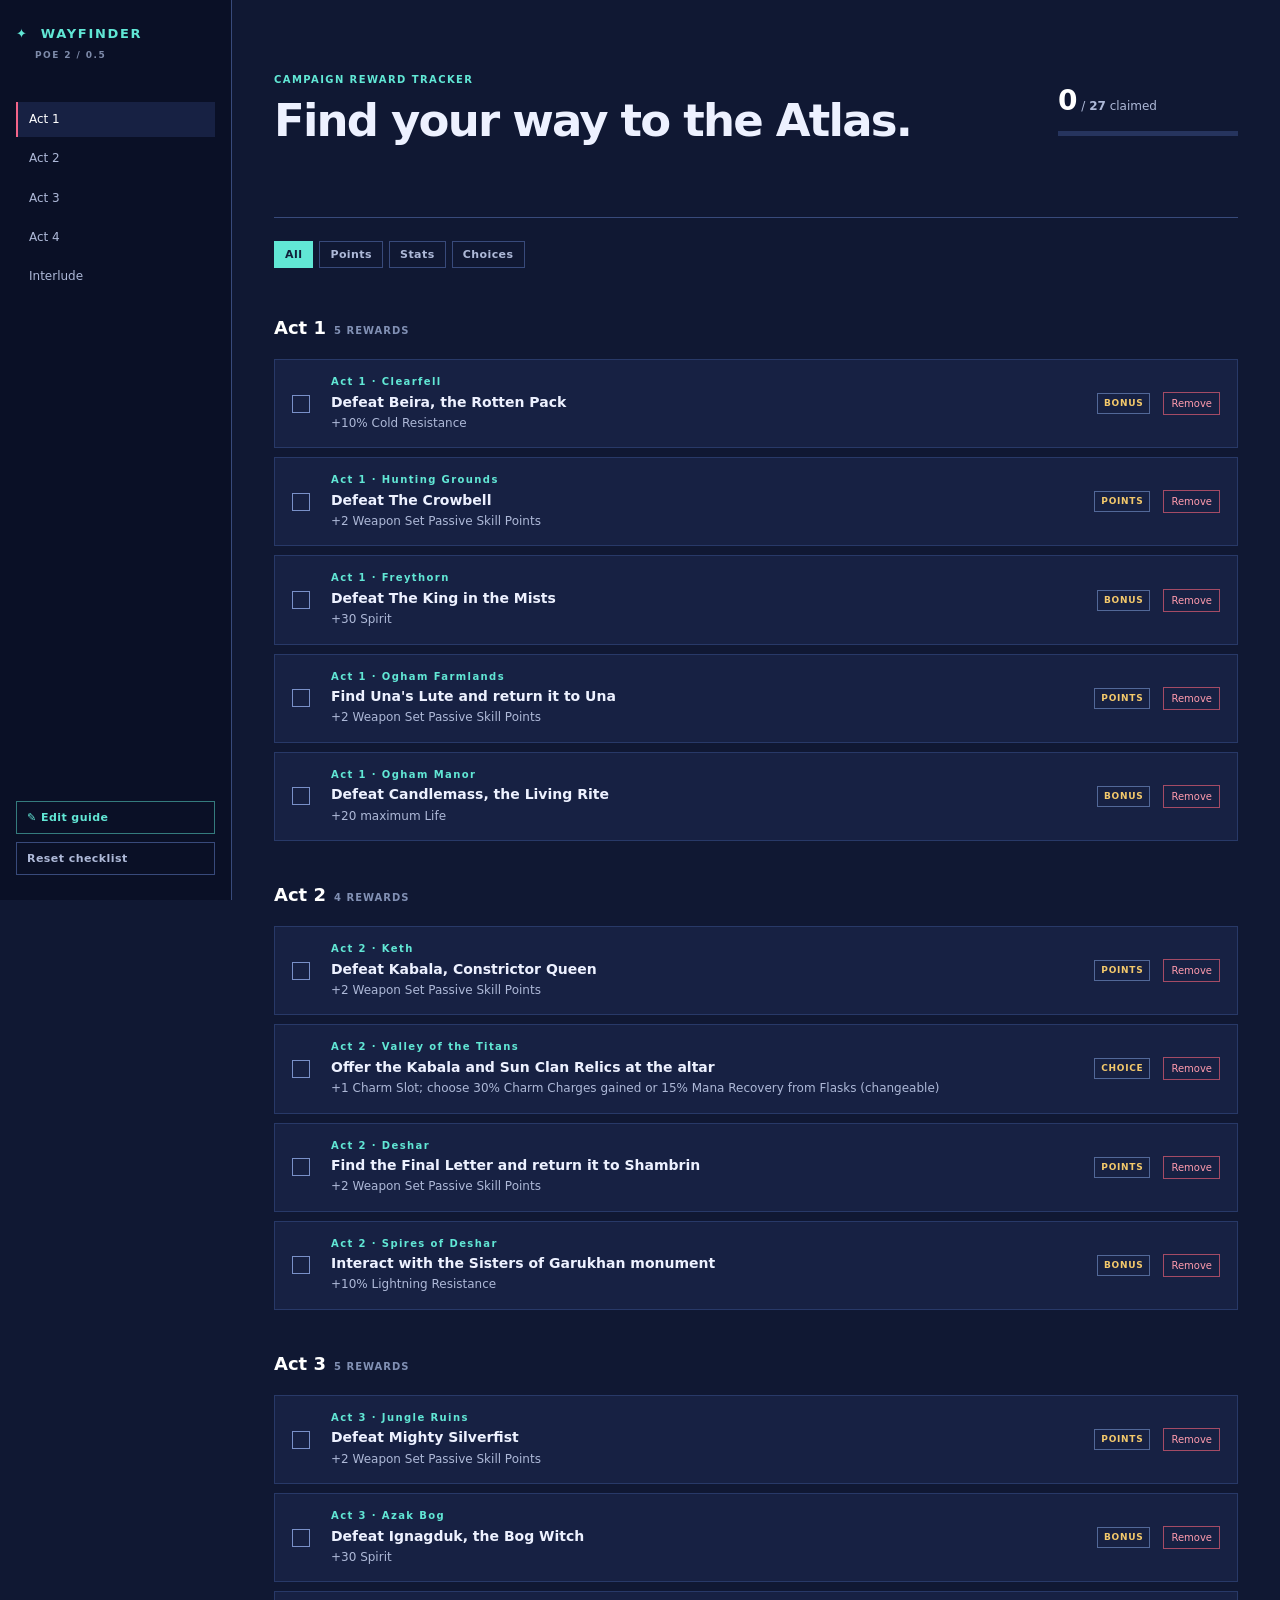
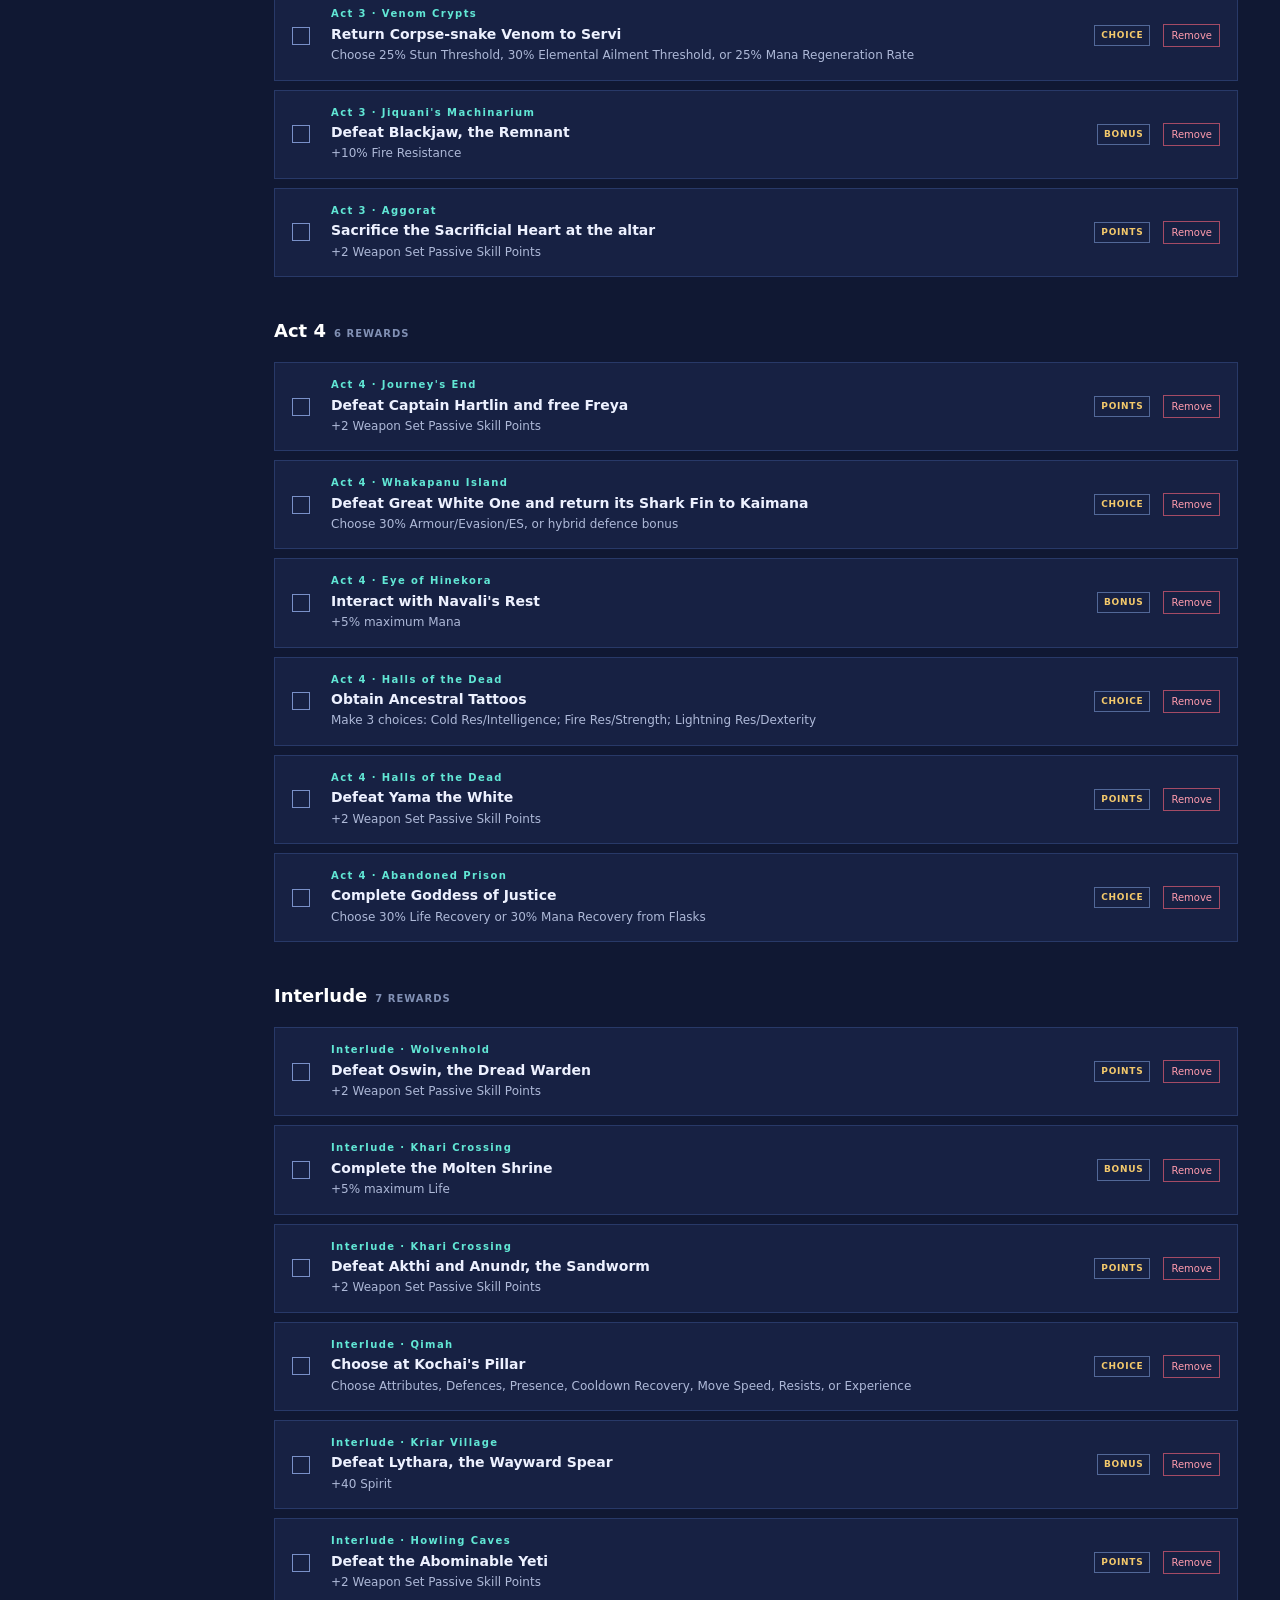
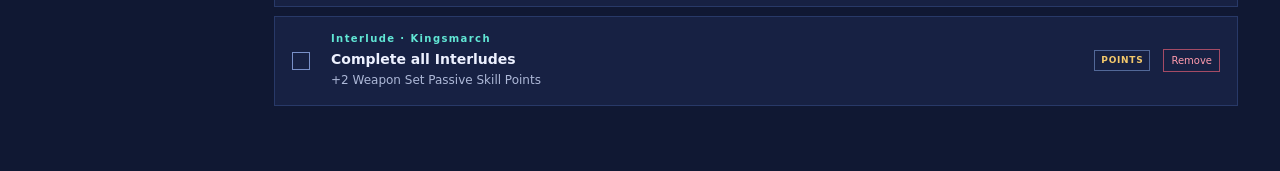
==== commit ee1396c6: "Simplify local guide editing" ====
--- a/index.html
+++ b/index.html
@@ -12,10 +12,10 @@
   </aside>
   <main id="top"><header class="topbar"><div><p>CAMPAIGN REWARD TRACKER</p><h1>Find your way to the Atlas.</h1></div><div class="topbar__progress"><b id="completed-count">0</b><span> / <b id="total-count">0</b> claimed</span><i><em id="progress-bar"></em></i></div></header>
     <section class="tools"><div class="filters" role="group" aria-label="Filter rewards"><button class="active" data-filter="all">All</button><button data-filter="points">Points</button><button data-filter="stats">Stats</button><button data-filter="choice">Choices</button></div><button id="add-reward" class="add" hidden type="button">+ Add reward</button></section>
-    <p id="edit-note" class="edit-note" hidden>Editing is local to this browser. Your additions and changes are saved automatically.</p>
+    <p id="edit-note" class="edit-note" hidden>Changes are local to this browser. Additions and removals are saved automatically.</p>
     <section id="reward-list" class="rewards" aria-live="polite"></section>
   </main>
-  <template id="reward-template"><article class="reward"><button class="check" type="button" aria-label="Toggle completed"></button><div class="reward__main"><p class="location"></p><h2></h2><p class="bonus"></p></div><span class="tag"></span><div class="actions" hidden><button class="edit" type="button">Edit</button><button class="delete" type="button">Delete</button></div></article></template>
+  <template id="reward-template"><article class="reward"><button class="check" type="button" aria-label="Toggle completed"></button><div class="reward__main"><p class="location"></p><h2></h2><p class="bonus"></p></div><span class="tag"></span><div class="actions" hidden><button class="delete" type="button">Remove</button></div></article></template>
   <script src="app.js"></script>
 </body>
 </html>
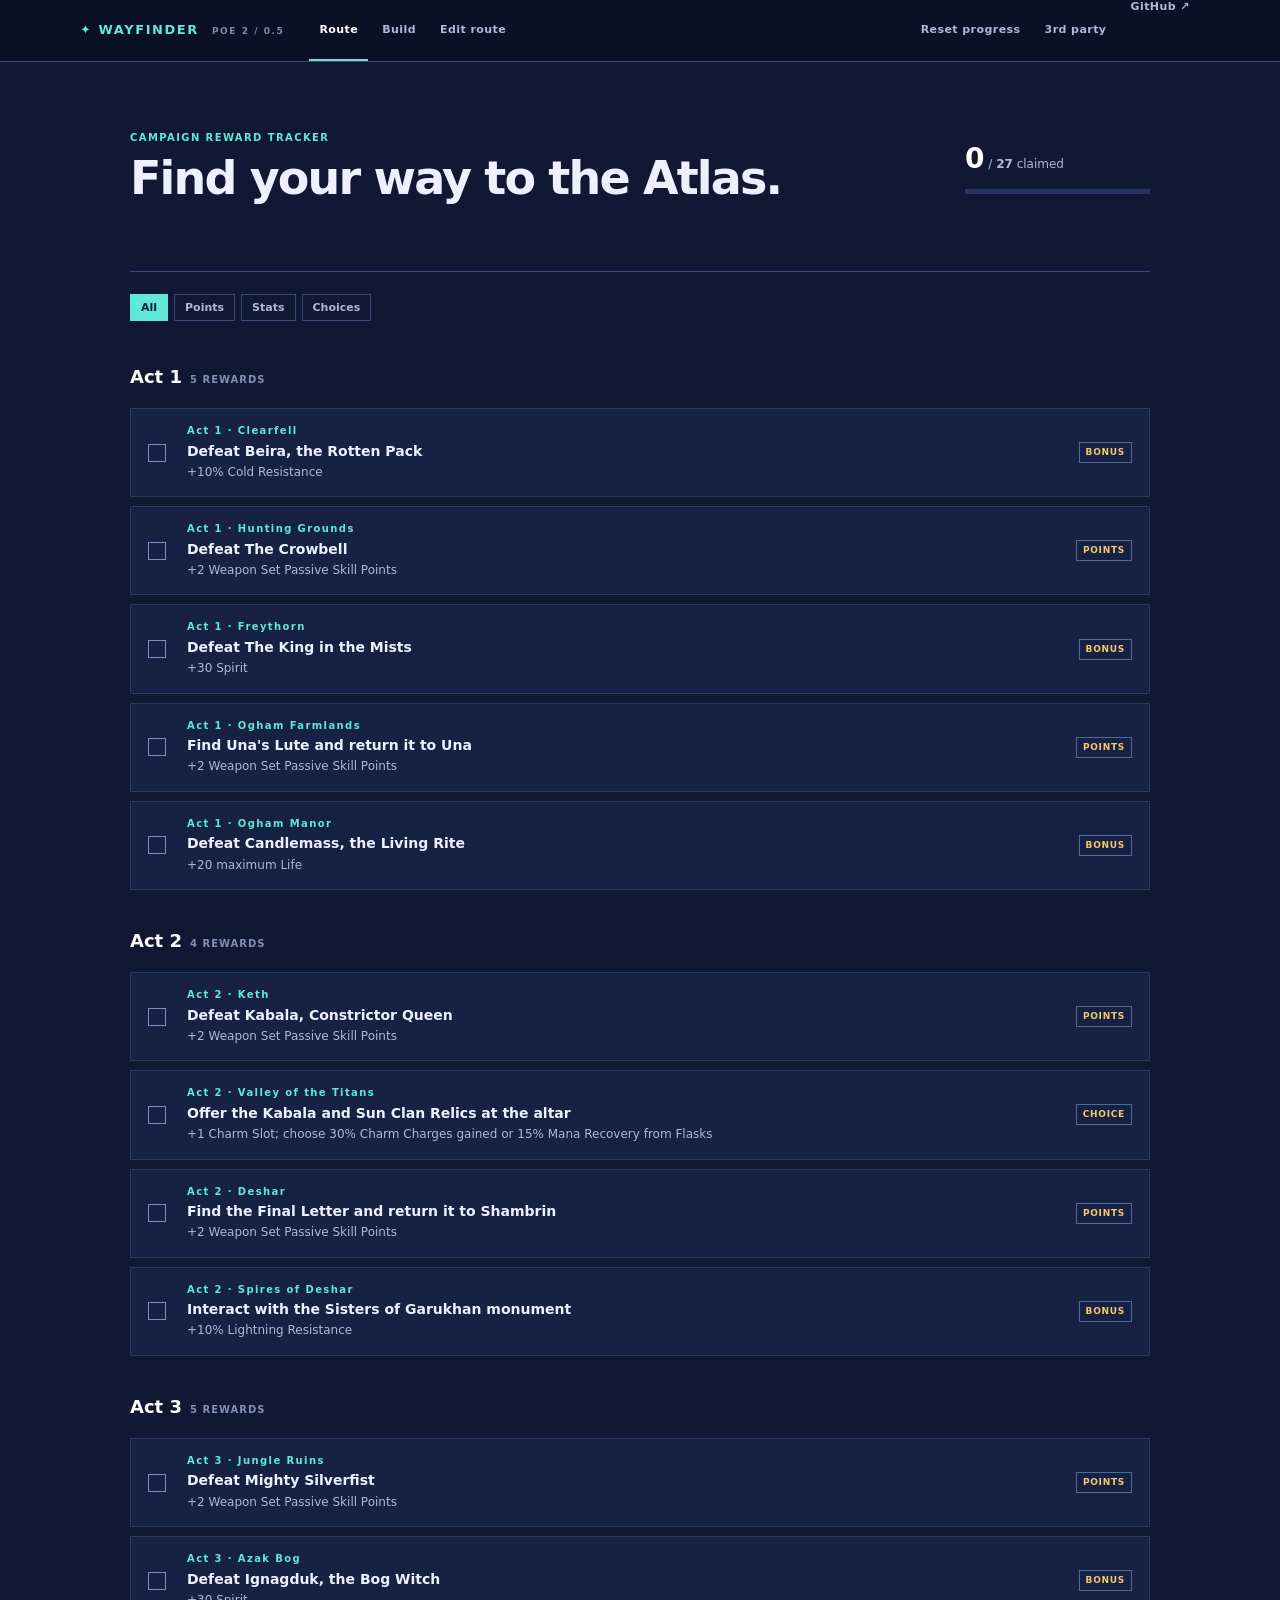
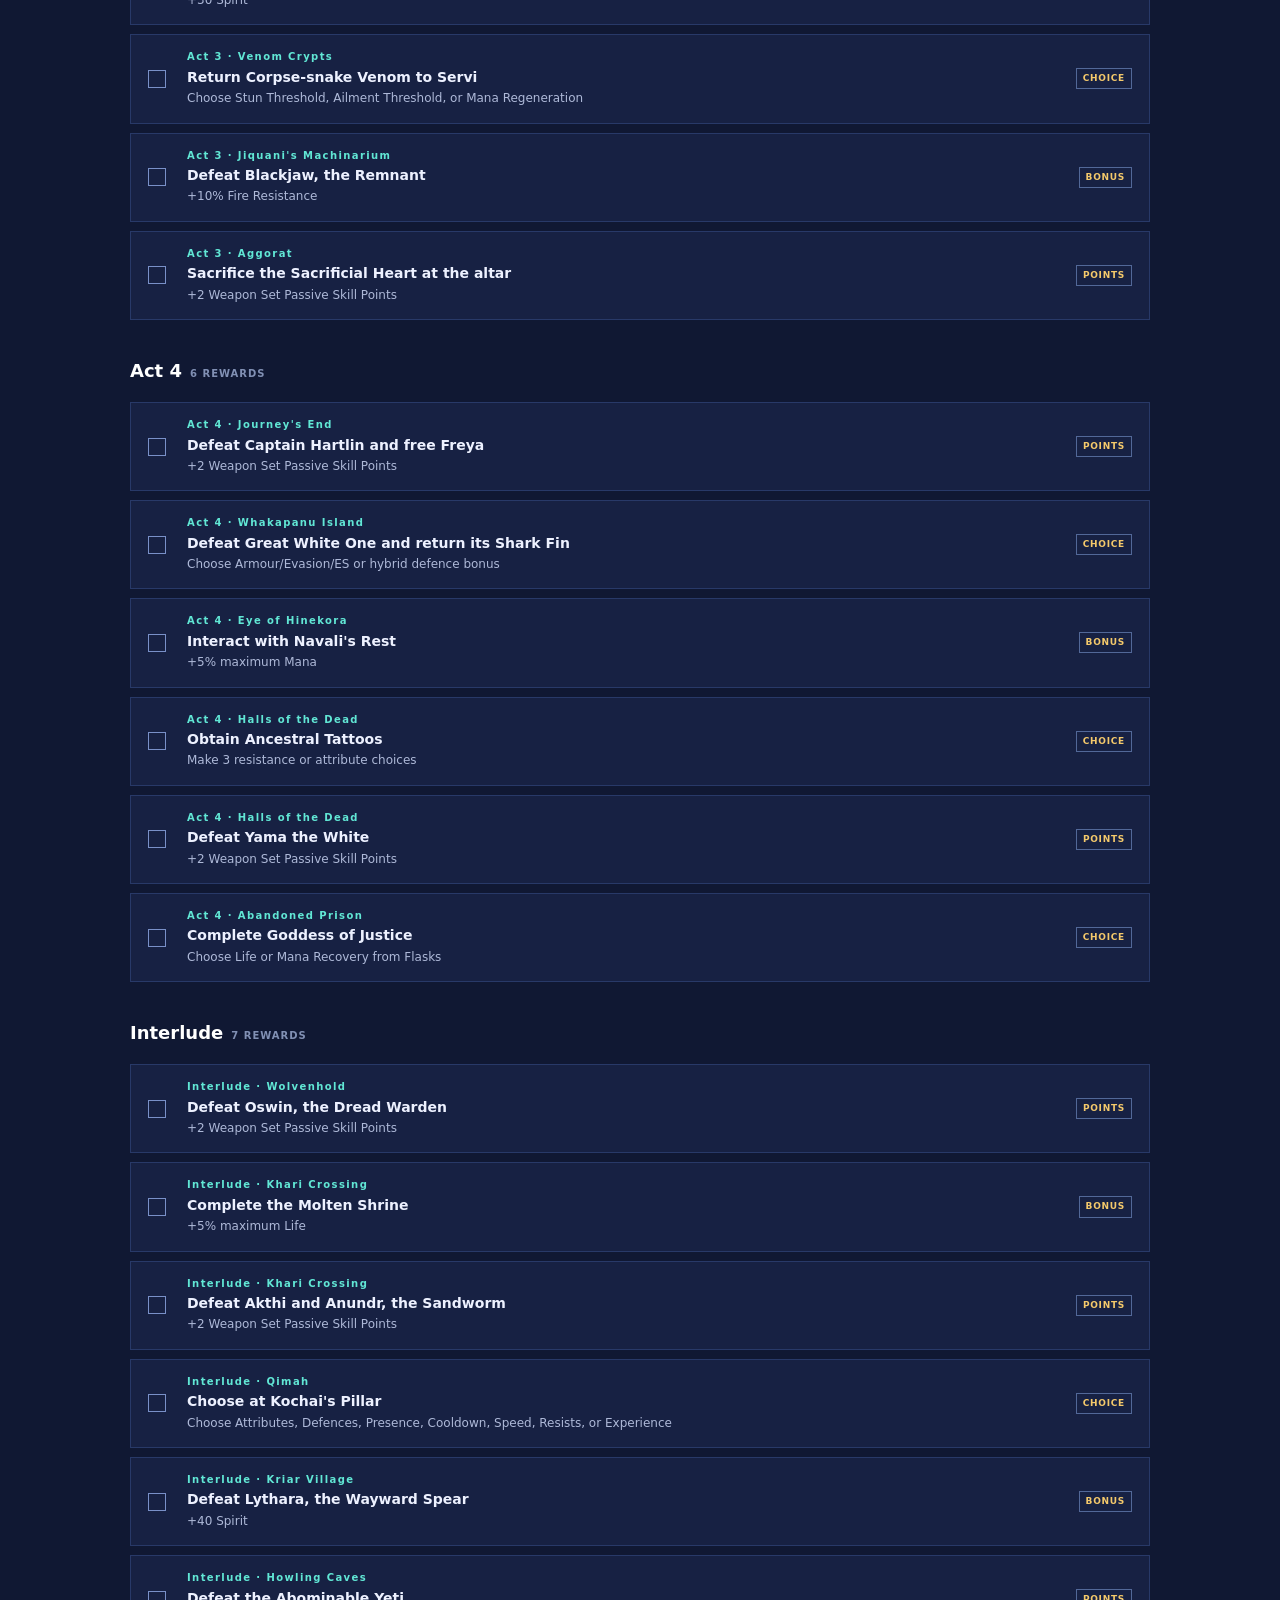
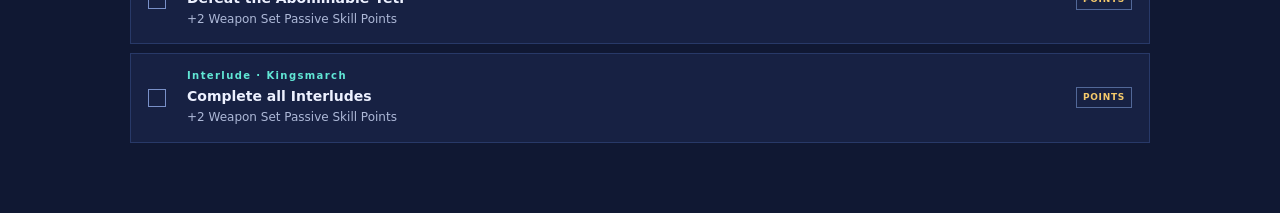
==== commit 05c9b274: "Add route build and editor views" ====
--- a/index.html
+++ b/index.html
@@ -1,21 +1,7 @@
-<!doctype html>
-<html lang="en">
-<head>
-  <meta charset="utf-8"><meta name="viewport" content="width=device-width,initial-scale=1">
-  <meta name="description" content="A lightweight Path of Exile 2 campaign reward tracker for patch 0.5.">
-  <title>Wayfinder — PoE 2 Campaign</title><link rel="stylesheet" href="styles.css">
-</head>
-<body>
-  <aside class="sidebar"><a class="logo" href="#top">✦ <span>WAYFINDER</span><small>POE 2 / 0.5</small></a>
-    <nav id="act-nav" aria-label="Campaign acts"></nav>
-    <div class="sidebar__bottom"><button id="edit-toggle" type="button">✎ Edit guide</button><button id="reset-progress" type="button">Reset checklist</button></div>
-  </aside>
-  <main id="top"><header class="topbar"><div><p>CAMPAIGN REWARD TRACKER</p><h1>Find your way to the Atlas.</h1></div><div class="topbar__progress"><b id="completed-count">0</b><span> / <b id="total-count">0</b> claimed</span><i><em id="progress-bar"></em></i></div></header>
-    <section class="tools"><div class="filters" role="group" aria-label="Filter rewards"><button class="active" data-filter="all">All</button><button data-filter="points">Points</button><button data-filter="stats">Stats</button><button data-filter="choice">Choices</button></div><button id="add-reward" class="add" hidden type="button">+ Add reward</button></section>
-    <p id="edit-note" class="edit-note" hidden>Changes are local to this browser. Additions and removals are saved automatically.</p>
-    <section id="reward-list" class="rewards" aria-live="polite"></section>
-  </main>
-  <template id="reward-template"><article class="reward"><button class="check" type="button" aria-label="Toggle completed"></button><div class="reward__main"><p class="location"></p><h2></h2><p class="bonus"></p></div><span class="tag"></span><div class="actions" hidden><button class="delete" type="button">Remove</button></div></article></template>
-  <script src="app.js"></script>
-</body>
-</html>
+<!doctype html><html lang="en"><head><meta charset="utf-8"><meta name="viewport" content="width=device-width,initial-scale=1"><meta name="description" content="Lightweight Path of Exile 2 campaign route and build planner."><title>Wayfinder — PoE 2 Campaign</title><link rel="stylesheet" href="styles.css"></head><body>
+<header class="site-header"><a class="logo" href="#route">✦ WAYFINDER <small>POE 2 / 0.5</small></a><nav class="main-nav" aria-label="Guide views"><button data-view="route" class="active">Route</button><button data-view="build">Build</button><button data-view="edit">Edit route</button></nav><nav class="utility-nav"><button id="reset-progress">Reset progress</button><button data-view="tools">3rd party</button><a href="https://github.com/ArcaneHunter/poe2-leveling-guide" target="_blank" rel="noreferrer">GitHub ↗</a></nav></header>
+<main><section id="route" class="view active"><header class="hero"><div><p>CAMPAIGN REWARD TRACKER</p><h1>Find your way to the Atlas.</h1></div><div class="progress"><b id="completed-count">0</b><span> / <b id="total-count">0</b> claimed</span><i><em id="progress-bar"></em></i></div></header><div class="filters" role="group" aria-label="Filter rewards"><button class="active" data-filter="all">All</button><button data-filter="points">Points</button><button data-filter="stats">Stats</button><button data-filter="choice">Choices</button></div><section id="reward-list" class="rewards" aria-live="polite"></section></section>
+<section id="build" class="view"><header class="page-heading"><p>YOUR LEVELING PLAN</p><h1>Build</h1><span>Keep build-specific reminders alongside the route. Everything stays in this browser.</span></header><div class="guide-link"><label for="build-link">Build guide URL</label><input id="build-link" type="url" placeholder="https://...your-build-guide"><a id="open-build" hidden target="_blank" rel="noreferrer">Open guide ↗</a></div><form id="build-form" class="build-form"><label>Available at level<input name="level" required placeholder="e.g. 12, Act 2, endgame"></label><label>Type<select name="type"><option>Gem</option><option>Item</option><option>Note</option></select></label><label class="wide">What to get / do<input name="name" required placeholder="e.g. Equip Spark, buy a Sapphire Ring"></label><button>Add to build</button></form><div id="build-list" class="build-list"></div></section>
+<section id="edit" class="view"><header class="page-heading"><p>LOCAL ROUTE EDITOR</p><h1>Edit route</h1><span>Changes apply only in this browser. The default route can always be restored.</span></header><form id="route-form" class="route-form"><label>Act / section<input name="act" required placeholder="Act 1"></label><label>Area<input name="area" required placeholder="Area name"></label><label>Type<select name="type"><option value="points">Points</option><option value="stats">Stats</option><option value="choice">Choice</option></select></label><label>Objective<input name="objective" required placeholder="What to do"></label><label>Reward / note<input name="bonus" required placeholder="What you get"></label><button>Add route step</button></form><div id="editor-list" class="editor-list"></div><button id="restore-route" class="danger" type="button">Restore original route</button></section>
+<section id="tools" class="view"><header class="page-heading"><p>EXTERNAL RESOURCES</p><h1>3rd party</h1><span>Useful sites to keep beside your campaign route.</span></header><div class="tool-list"><a href="https://www.poe2wiki.net/wiki/List_of_quest_rewards" target="_blank" rel="noreferrer"><b>PoE 2 Wiki</b><span>Quest reward reference ↗</span></a><a href="https://www.pathofexile.com/trade2" target="_blank" rel="noreferrer"><b>Path of Exile 2 Trade</b><span>Official trade site ↗</span></a><a href="https://poe2db.tw/" target="_blank" rel="noreferrer"><b>PoE2DB</b><span>Skills, items, and game data ↗</span></a></div></section></main>
+<template id="reward-template"><article class="reward"><button class="check" type="button" aria-label="Toggle completed"></button><div><p class="location"></p><h2></h2><p class="bonus"></p></div><span class="tag"></span></article></template><script src="app.js"></script></body></html>
--- a/styles.css
+++ b/styles.css
@@ -1 +1 @@
-:root{--bg:#101833;--panel:#172143;--panel2:#1c2952;--line:#384a7b;--text:#edf1ff;--muted:#aeb9d8;--aqua:#61e7d5;--pink:#f36488;--gold:#f4c96b}*{box-sizing:border-box}html{scroll-behavior:smooth}body{margin:0;background:var(--bg);color:var(--text);font:14px/1.45 system-ui,-apple-system,BlinkMacSystemFont,"Segoe UI",sans-serif}.sidebar{position:fixed;inset:0 auto 0 0;width:232px;background:#0a1026;border-right:1px solid var(--line);display:flex;flex-direction:column;padding:25px 16px;z-index:2}.logo{color:var(--aqua);font-weight:800;letter-spacing:.13em;text-decoration:none;font-size:13px}.logo span{margin-left:6px}.logo small{display:block;margin:5px 0 40px 19px;color:#7e8baa;font-size:9px;letter-spacing:.16em}.sidebar nav{display:grid;gap:4px}.sidebar nav a{padding:9px 11px;border-left:2px solid transparent;color:var(--muted);text-decoration:none;font-size:12px}.sidebar nav a:hover,.sidebar nav a.active{border-color:var(--pink);background:#172143;color:#fff}.sidebar__bottom{margin-top:auto;display:grid;gap:8px}.sidebar button,.tools button{border:1px solid var(--line);background:transparent;color:var(--muted);padding:9px 10px;text-align:left;font:600 11px system-ui;letter-spacing:.04em;cursor:pointer}.sidebar button:hover,.tools button:hover{border-color:var(--aqua);color:var(--aqua)}#edit-toggle{color:var(--aqua);border-color:#347b7d}#edit-toggle.is-editing{background:var(--pink);border-color:var(--pink);color:#211126}main{max-width:1080px;margin-left:232px;padding:0 42px 65px}.topbar{min-height:218px;display:flex;align-items:center;justify-content:space-between;gap:35px;border-bottom:1px solid var(--line)}.topbar p,.location{margin:0;color:var(--aqua);font-size:10px;font-weight:700;letter-spacing:.14em}.topbar h1{margin:9px 0 0;font-size:clamp(28px,4vw,45px);line-height:1.05;letter-spacing:-.04em}.topbar__progress{min-width:180px;color:var(--muted);font-size:12px}.topbar__progress>b{color:#fff;font-size:28px}.topbar__progress i{display:block;height:5px;background:#26345e;margin-top:10px}.topbar__progress em{display:block;height:100%;width:0;background:linear-gradient(90deg,var(--aqua),var(--pink));transition:width .2s}.tools{padding:23px 0 15px;display:flex;justify-content:space-between;gap:15px}.filters{display:flex;gap:6px;flex-wrap:wrap}.tools .filters button{padding:6px 10px}.tools .filters button.active{background:var(--aqua);border-color:var(--aqua);color:#11203b}.tools .add{border-color:var(--aqua);color:var(--aqua)}.edit-note{margin:0 0 14px;padding:9px 12px;background:#1b2d55;color:#b8c8ed;font-size:12px}.rewards{display:grid;gap:9px}.act-heading{margin:30px 0 9px;padding-top:2px;color:#fff;font-size:18px}.act-heading small{margin-left:8px;color:#8190b4;font-size:10px;letter-spacing:.1em;text-transform:uppercase}.reward{display:grid;grid-template-columns:26px minmax(0,1fr) auto auto;gap:13px;align-items:center;padding:15px 17px;background:var(--panel);border:1px solid #283968;transition:border-color .15s,opacity .15s}.reward:hover{border-color:#5570b3}.reward.done{opacity:.52}.check{width:18px;height:18px;border:1px solid #7990c8;background:transparent;color:#10204b;cursor:pointer}.done .check{background:var(--aqua);border-color:var(--aqua)}.reward h2{margin:2px 0 3px;font-size:14px}.bonus{margin:0;color:var(--muted);font-size:12px}.tag{padding:3px 6px;border:1px solid #526898;color:var(--gold);font-size:9px;font-weight:700;letter-spacing:.08em;text-transform:uppercase}.actions{display:flex;gap:5px}.actions button{border:1px solid #566da8;background:transparent;color:#c8d5f7;padding:5px 7px;font:10px system-ui;cursor:pointer}.actions .delete{color:#ff9bad;border-color:#a44b65}@media(max-width:720px){.sidebar{position:static;width:auto;height:auto;padding:15px;border-bottom:1px solid var(--line)}.logo small{display:inline;margin-left:8px}.sidebar nav{display:flex;overflow:auto;margin:15px -3px}.sidebar nav a{white-space:nowrap}.sidebar__bottom{position:absolute;right:15px;top:13px;display:flex}.sidebar__bottom button:last-child{display:none}main{margin:0;padding:0 16px 35px}.topbar{min-height:180px;display:block;padding-top:42px}.topbar__progress{margin-top:27px}.reward{grid-template-columns:23px minmax(0,1fr) auto}.actions{grid-column:2/4}.tag{font-size:8px}}
+:root{--bg:#101833;--panel:#172143;--panel2:#1c2952;--line:#384a7b;--text:#edf1ff;--muted:#aeb9d8;--aqua:#61e7d5;--pink:#f36488;--gold:#f4c96b}*{box-sizing:border-box}body{margin:0;background:var(--bg);color:var(--text);font:14px/1.45 system-ui,-apple-system,BlinkMacSystemFont,"Segoe UI",sans-serif}.site-header{height:62px;display:flex;align-items:center;gap:25px;padding:0 max(24px,calc((100% - 1120px)/2));border-bottom:1px solid var(--line);background:#0a1026}.logo{color:var(--aqua);font-size:13px;font-weight:800;letter-spacing:.12em;text-decoration:none;white-space:nowrap}.logo small{margin-left:7px;color:#7e8baa;font-size:9px}.main-nav,.utility-nav{height:100%;display:flex;align-items:center;gap:4px}.main-nav button,.utility-nav button,.utility-nav a{height:100%;border:0;border-bottom:2px solid transparent;background:transparent;color:var(--muted);padding:0 10px;font:600 11px system-ui;letter-spacing:.04em;text-decoration:none;cursor:pointer}.main-nav button:hover,.main-nav button.active{border-color:var(--aqua);color:#fff}.utility-nav{margin-left:auto}.utility-nav a:hover,.utility-nav button:hover{color:var(--aqua)}main{max-width:1080px;margin:auto;padding:0 30px 70px}.view{display:none}.view.active{display:block}.hero{min-height:210px;display:flex;align-items:center;justify-content:space-between;gap:40px;border-bottom:1px solid var(--line)}.hero p,.page-heading p,.location{margin:0;color:var(--aqua);font-size:10px;font-weight:700;letter-spacing:.14em}.hero h1,.page-heading h1{margin:8px 0 0;font-size:clamp(29px,4vw,46px);line-height:1.05;letter-spacing:-.04em}.progress{min-width:185px;color:var(--muted);font-size:12px}.progress>b{color:#fff;font-size:28px}.progress i{display:block;height:5px;background:#26345e;margin-top:10px}.progress em{display:block;height:100%;width:0;background:linear-gradient(90deg,var(--aqua),var(--pink));transition:width .2s}.filters{display:flex;gap:6px;flex-wrap:wrap;padding:22px 0 14px}.filters button{border:1px solid var(--line);background:transparent;color:var(--muted);padding:6px 10px;font:600 11px system-ui;cursor:pointer}.filters button.active{background:var(--aqua);border-color:var(--aqua);color:#11203b}.rewards{display:grid;gap:9px}.act-heading{margin:29px 0 9px;color:#fff;font-size:18px}.act-heading small{margin-left:8px;color:#8190b4;font-size:10px;letter-spacing:.1em;text-transform:uppercase}.reward{display:grid;grid-template-columns:26px 1fr auto;gap:13px;align-items:center;padding:15px 17px;background:var(--panel);border:1px solid #283968}.reward:hover{border-color:#5570b3}.reward.done{opacity:.52}.check{width:18px;height:18px;border:1px solid #7990c8;background:transparent;color:#10204b;cursor:pointer}.done .check{background:var(--aqua);border-color:var(--aqua)}.reward h2{margin:2px 0 3px;font-size:14px}.bonus{margin:0;color:var(--muted);font-size:12px}.tag{padding:3px 6px;border:1px solid #526898;color:var(--gold);font-size:9px;font-weight:700;letter-spacing:.08em;text-transform:uppercase}.page-heading{padding:60px 0 25px;border-bottom:1px solid var(--line)}.page-heading span{display:block;max-width:520px;margin-top:14px;color:var(--muted)}.guide-link{display:grid;grid-template-columns:150px 1fr auto;align-items:center;gap:10px;padding:22px 0}.guide-link label,.build-form label,.route-form label{color:#b7c4e8;font-size:11px;font-weight:600}.guide-link input,.build-form input,.build-form select,.route-form input,.route-form select{display:block;width:100%;margin-top:5px;padding:9px;background:#121c3b;border:1px solid #42558b;color:#fff;font:13px system-ui}.guide-link a{color:var(--aqua);font-size:12px}.build-form,.route-form{display:grid;grid-template-columns:1fr 1fr 2fr auto;gap:10px;padding:18px;background:var(--panel);border:1px solid var(--line)}.build-form .wide{grid-column:span 2}.build-form button,.route-form button{align-self:end;border:0;background:var(--aqua);color:#10203b;padding:10px 14px;font-weight:700;cursor:pointer}.route-form{grid-template-columns:1fr 1fr 1fr 1.5fr 1.5fr auto}.build-list,.editor-list{display:grid;gap:8px;margin-top:17px}.build-row,.editor-row{display:grid;grid-template-columns:90px 80px 1fr auto;gap:12px;align-items:center;padding:12px 14px;background:var(--panel);border:1px solid #283968}.build-row span,.editor-row span{color:var(--muted);font-size:12px}.build-row button,.editor-row button,.danger{border:1px solid #a44b65;background:transparent;color:#ff9bad;padding:6px 8px;font:11px system-ui;cursor:pointer}.editor-row{grid-template-columns:105px 120px 1fr 1fr auto}.danger{margin-top:20px}.tool-list{display:grid;gap:10px;margin-top:22px}.tool-list a{display:flex;justify-content:space-between;padding:18px;background:var(--panel);border:1px solid #283968;color:#fff;text-decoration:none}.tool-list a:hover{border-color:var(--aqua)}.tool-list span{color:var(--aqua);font-size:12px}@media(max-width:760px){.site-header{height:auto;min-height:57px;padding:0 13px;gap:7px;flex-wrap:wrap}.logo{padding:15px 0}.main-nav{order:3;width:100%;height:38px;overflow:auto}.utility-nav{margin-left:auto}.utility-nav button:first-child{display:none}.utility-nav a,.utility-nav button{padding:0 5px}main{padding:0 15px 45px}.hero{min-height:180px;display:block;padding-top:40px}.progress{margin-top:26px}.guide-link{grid-template-columns:1fr}.build-form,.route-form{grid-template-columns:1fr}.build-form .wide{grid-column:auto}.build-row,.editor-row{grid-template-columns:1fr}.tool-list a{display:block}.tool-list span{display:block;margin-top:6px}}
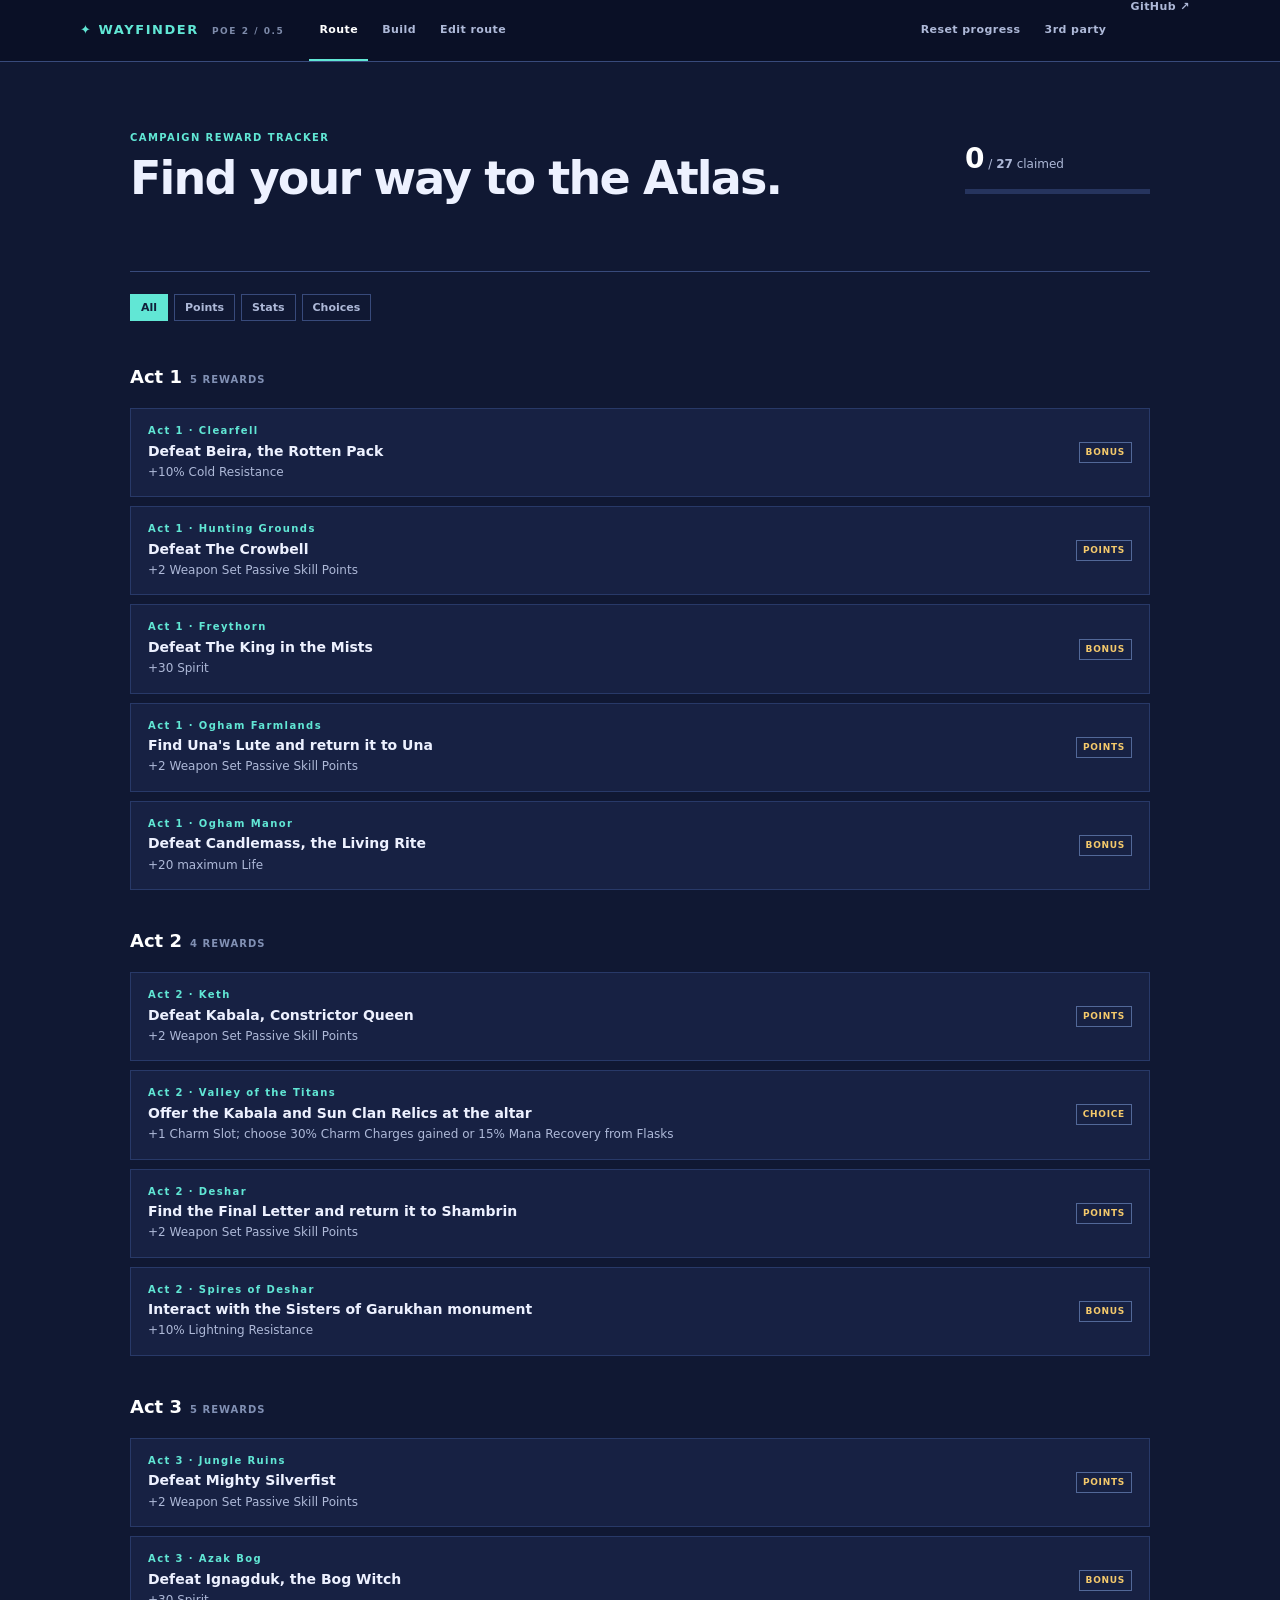
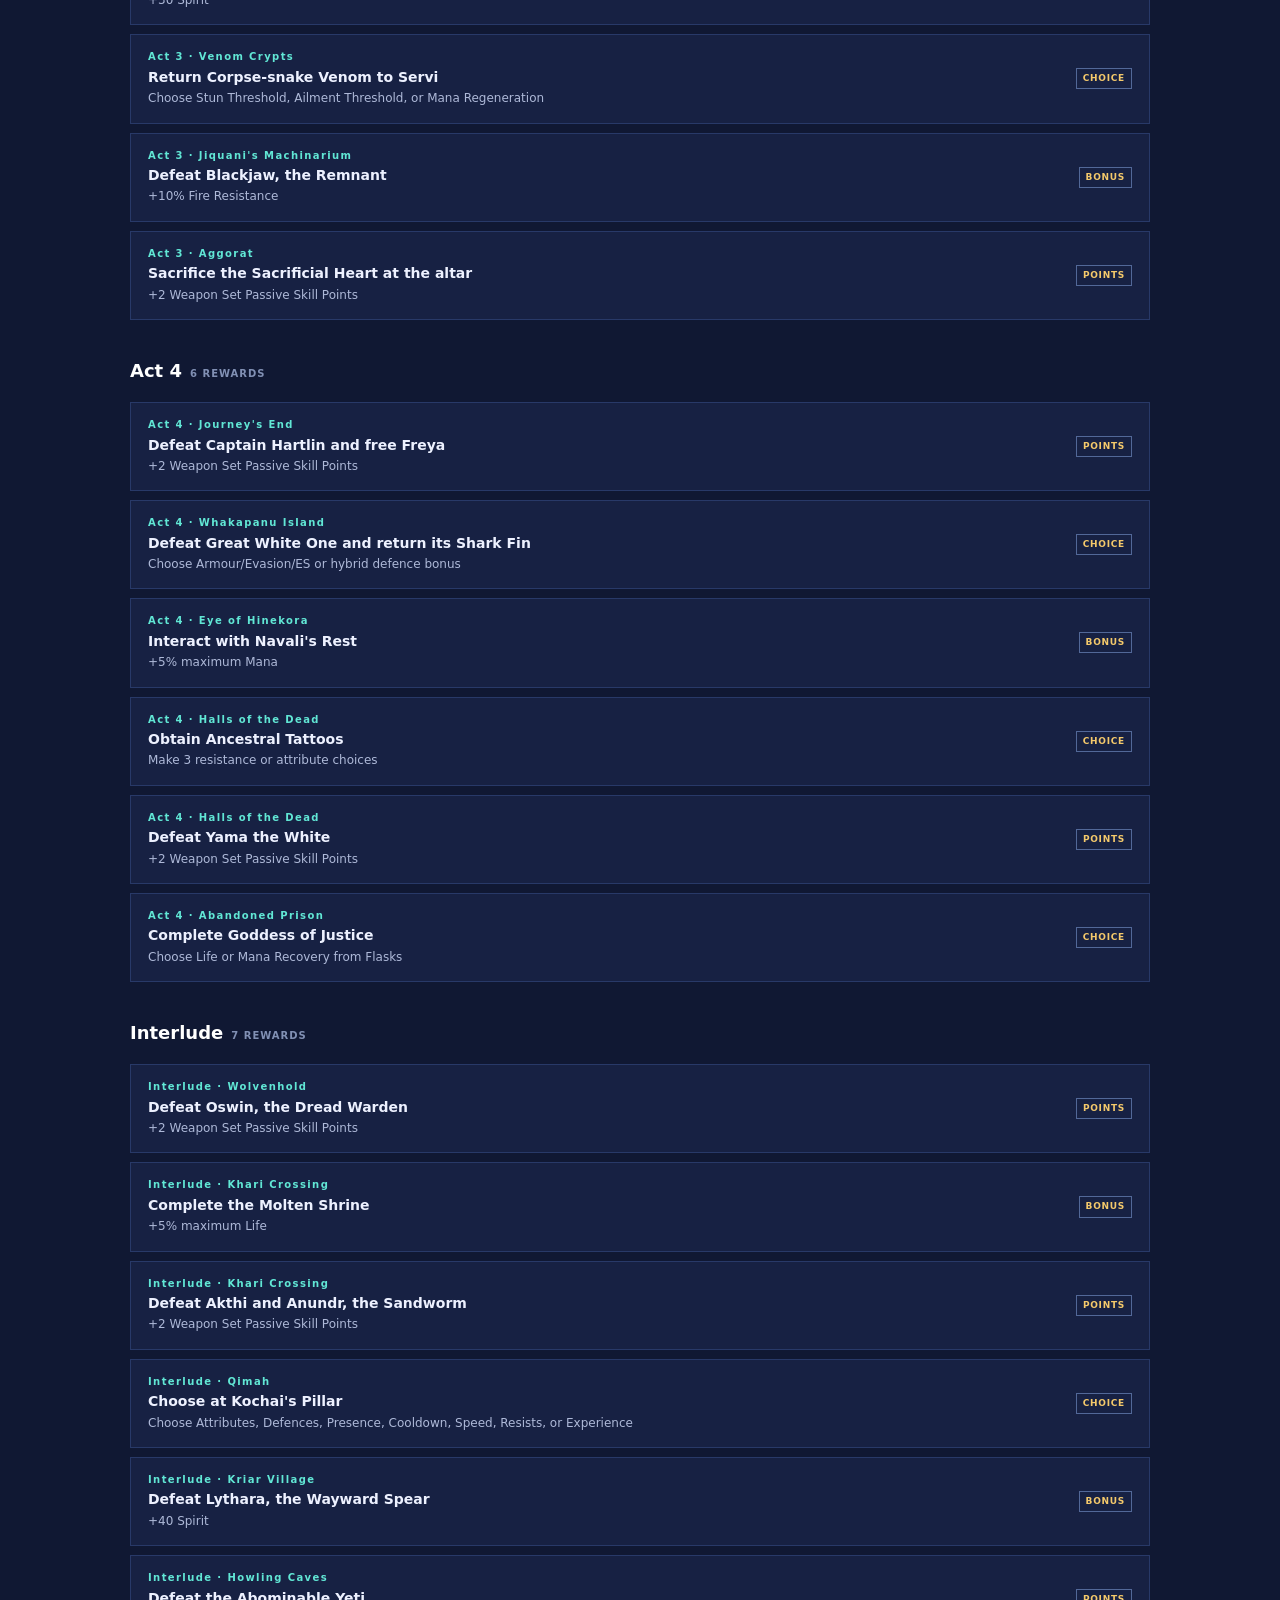
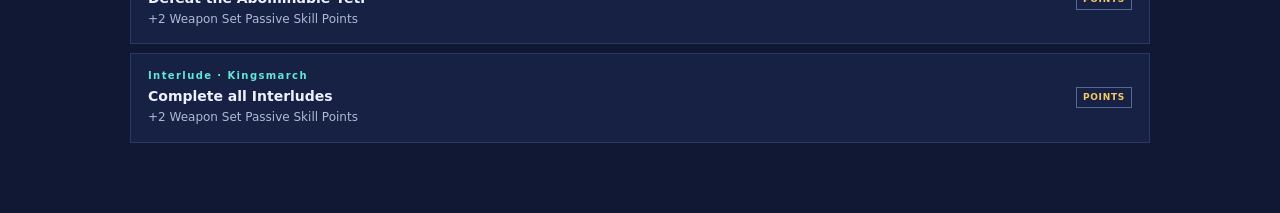
==== commit 4979cf90: "Refine route completion and raw editing" ====
--- a/index.html
+++ b/index.html
@@ -1,7 +1,7 @@
-<!doctype html><html lang="en"><head><meta charset="utf-8"><meta name="viewport" content="width=device-width,initial-scale=1"><meta name="description" content="Lightweight Path of Exile 2 campaign route and build planner."><title>Wayfinder — PoE 2 Campaign</title><link rel="stylesheet" href="styles.css"></head><body>
+<!doctype html><html lang="en"><head><meta charset="utf-8"><meta name="viewport" content="width=device-width,initial-scale=1"><meta name="description" content="Lightweight Path of Exile 2 campaign route and build planner."><title>Wayfinder — PoE 2 Campaign</title><link rel="stylesheet" href="styles.css"><link rel="stylesheet" href="enhancements.css"></head><body>
 <header class="site-header"><a class="logo" href="#route">✦ WAYFINDER <small>POE 2 / 0.5</small></a><nav class="main-nav" aria-label="Guide views"><button data-view="route" class="active">Route</button><button data-view="build">Build</button><button data-view="edit">Edit route</button></nav><nav class="utility-nav"><button id="reset-progress">Reset progress</button><button data-view="tools">3rd party</button><a href="https://github.com/ArcaneHunter/poe2-leveling-guide" target="_blank" rel="noreferrer">GitHub ↗</a></nav></header>
 <main><section id="route" class="view active"><header class="hero"><div><p>CAMPAIGN REWARD TRACKER</p><h1>Find your way to the Atlas.</h1></div><div class="progress"><b id="completed-count">0</b><span> / <b id="total-count">0</b> claimed</span><i><em id="progress-bar"></em></i></div></header><div class="filters" role="group" aria-label="Filter rewards"><button class="active" data-filter="all">All</button><button data-filter="points">Points</button><button data-filter="stats">Stats</button><button data-filter="choice">Choices</button></div><section id="reward-list" class="rewards" aria-live="polite"></section></section>
 <section id="build" class="view"><header class="page-heading"><p>YOUR LEVELING PLAN</p><h1>Build</h1><span>Keep build-specific reminders alongside the route. Everything stays in this browser.</span></header><div class="guide-link"><label for="build-link">Build guide URL</label><input id="build-link" type="url" placeholder="https://...your-build-guide"><a id="open-build" hidden target="_blank" rel="noreferrer">Open guide ↗</a></div><form id="build-form" class="build-form"><label>Available at level<input name="level" required placeholder="e.g. 12, Act 2, endgame"></label><label>Type<select name="type"><option>Gem</option><option>Item</option><option>Note</option></select></label><label class="wide">What to get / do<input name="name" required placeholder="e.g. Equip Spark, buy a Sapphire Ring"></label><button>Add to build</button></form><div id="build-list" class="build-list"></div></section>
-<section id="edit" class="view"><header class="page-heading"><p>LOCAL ROUTE EDITOR</p><h1>Edit route</h1><span>Changes apply only in this browser. The default route can always be restored.</span></header><form id="route-form" class="route-form"><label>Act / section<input name="act" required placeholder="Act 1"></label><label>Area<input name="area" required placeholder="Area name"></label><label>Type<select name="type"><option value="points">Points</option><option value="stats">Stats</option><option value="choice">Choice</option></select></label><label>Objective<input name="objective" required placeholder="What to do"></label><label>Reward / note<input name="bonus" required placeholder="What you get"></label><button>Add route step</button></form><div id="editor-list" class="editor-list"></div><button id="restore-route" class="danger" type="button">Restore original route</button></section>
+<section id="edit" class="view"><header class="page-heading"><p>LOCAL ROUTE EDITOR</p><h1>Edit route</h1><span>Changes apply only in this browser. The default route can always be restored.</span></header><form id="route-form" class="route-form"><label>Act / section<input name="act" required placeholder="Act 1"></label><label>Area<input name="area" required placeholder="Area name"></label><label>Type<select name="type"><option value="points">Points</option><option value="stats">Stats</option><option value="choice">Choice</option></select></label><label>Objective<input name="objective" required placeholder="What to do"></label><label>Reward / note<input name="bonus" placeholder="Optional"></label><button>Add route step</button></form><div id="editor-list" class="editor-list"></div><button id="raw-toggle" class="raw-toggle" type="button">Edit everything</button><div id="raw-panel" class="raw-panel" hidden><p>Edit the full route directly as JSON. Save only valid route data.</p><textarea id="raw-route" spellcheck="false"></textarea><div><button id="raw-save" type="button">Save raw route</button><button id="raw-cancel" type="button">Cancel</button></div></div><button id="restore-route" class="danger" type="button">Restore original route</button></section>
 <section id="tools" class="view"><header class="page-heading"><p>EXTERNAL RESOURCES</p><h1>3rd party</h1><span>Useful sites to keep beside your campaign route.</span></header><div class="tool-list"><a href="https://www.poe2wiki.net/wiki/List_of_quest_rewards" target="_blank" rel="noreferrer"><b>PoE 2 Wiki</b><span>Quest reward reference ↗</span></a><a href="https://www.pathofexile.com/trade2" target="_blank" rel="noreferrer"><b>Path of Exile 2 Trade</b><span>Official trade site ↗</span></a><a href="https://poe2db.tw/" target="_blank" rel="noreferrer"><b>PoE2DB</b><span>Skills, items, and game data ↗</span></a></div></section></main>
-<template id="reward-template"><article class="reward"><button class="check" type="button" aria-label="Toggle completed"></button><div><p class="location"></p><h2></h2><p class="bonus"></p></div><span class="tag"></span></article></template><script src="app.js"></script></body></html>
+<template id="reward-template"><article class="reward" role="button" tabindex="0"><span class="check" hidden></span><div><p class="location"></p><h2></h2><p class="bonus"></p></div><span class="tag"></span></article></template><script src="app.js"></script><script src="enhancements.js"></script></body></html>
--- a/enhancements.css
+++ b/enhancements.css
@@ -0,0 +1,2 @@
+/* Interaction refinements: whole route cards are completion controls. */
+.reward{grid-template-columns:1fr auto;cursor:pointer;transition:opacity .16s,border-color .16s,background .16s}.reward:hover,.reward:focus{border-color:var(--aqua);outline:0}.reward.done{opacity:.4;background:#111936}.reward .check{display:none}.raw-toggle{margin-top:18px;border:1px solid var(--aqua);background:transparent;color:var(--aqua);padding:8px 10px;font:600 11px system-ui;cursor:pointer}.raw-panel{margin-top:10px;padding:14px;background:var(--panel);border:1px solid var(--line)}.raw-panel p{margin:0 0 10px;color:var(--muted);font-size:12px}.raw-panel textarea{width:100%;min-height:280px;padding:11px;background:#0c1430;border:1px solid #43578e;color:#dbe5ff;font:12px/1.45 ui-monospace,SFMono-Regular,Consolas,monospace;resize:vertical}.raw-panel div{margin-top:10px;display:flex;gap:8px}.raw-panel button{border:1px solid var(--aqua);background:var(--aqua);color:#10203b;padding:7px 10px;font:600 11px system-ui;cursor:pointer}.raw-panel #raw-cancel{background:transparent;color:var(--muted);border-color:var(--line)}
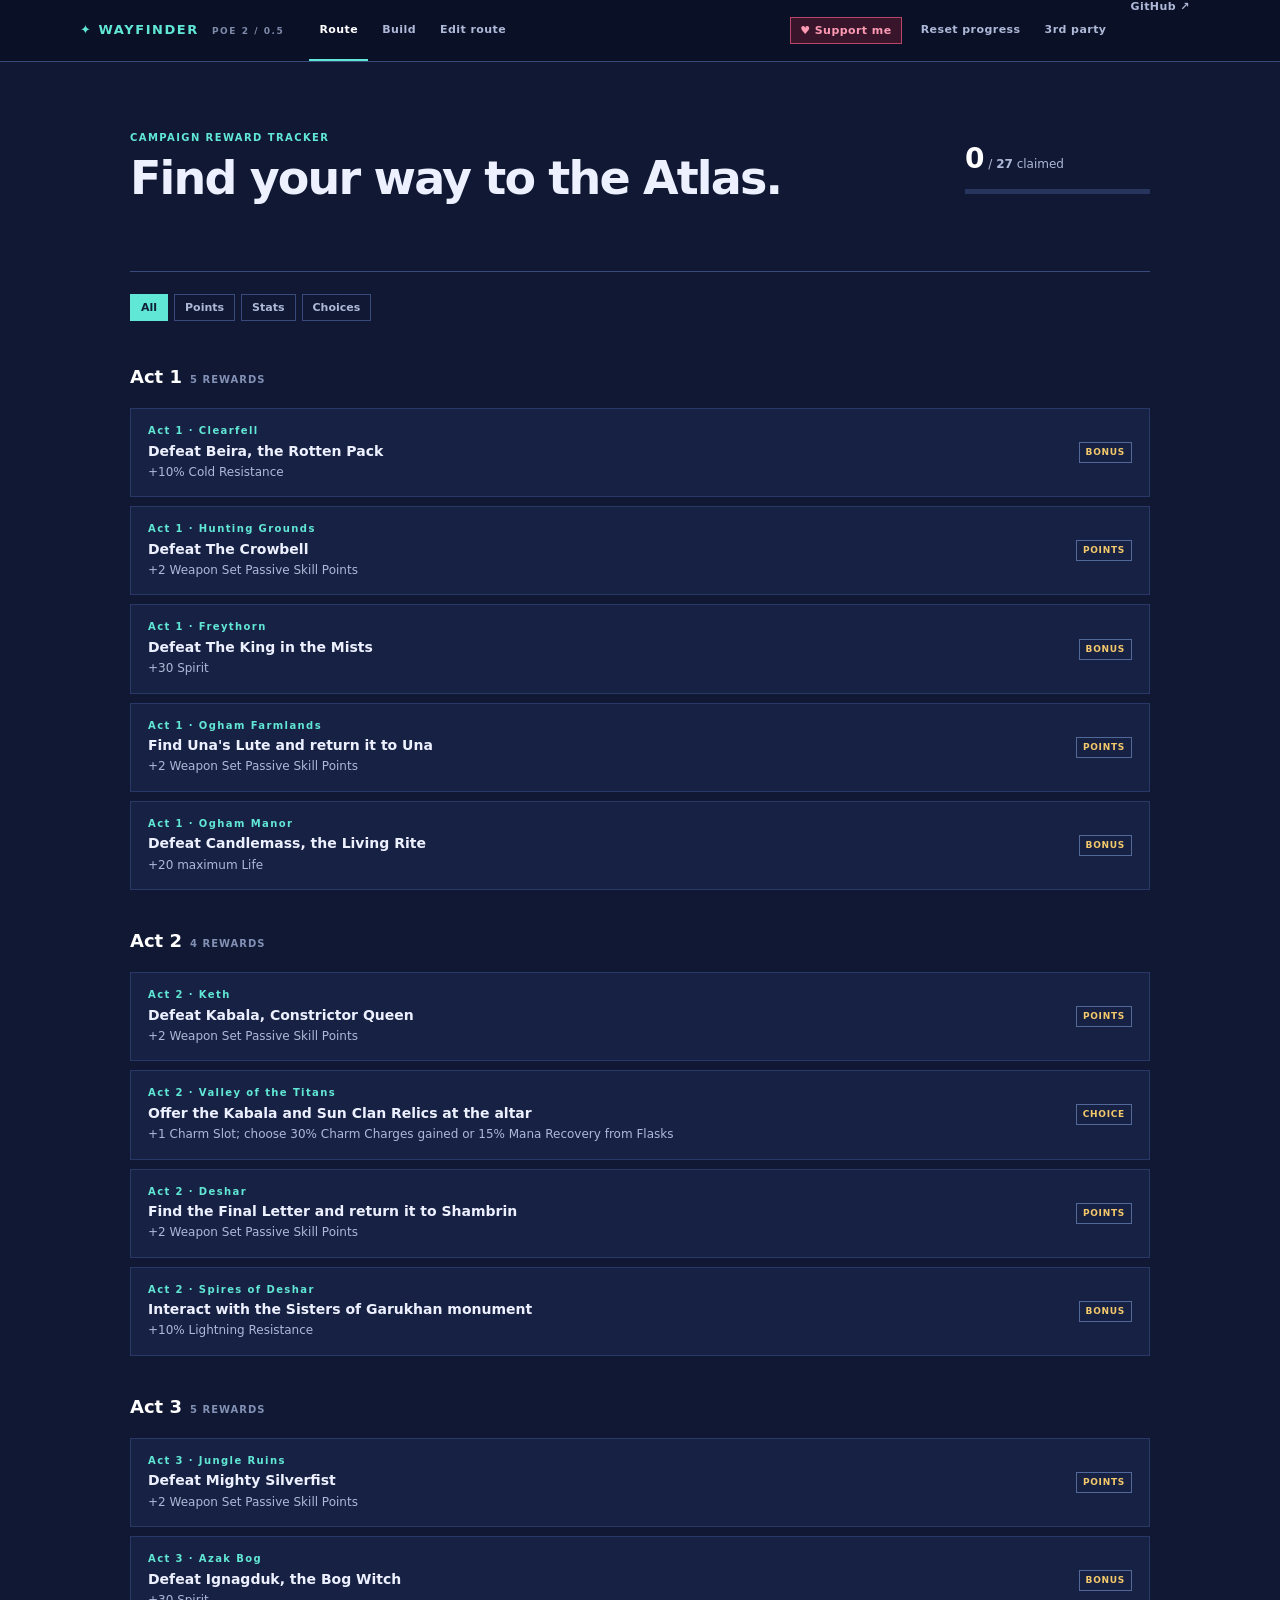
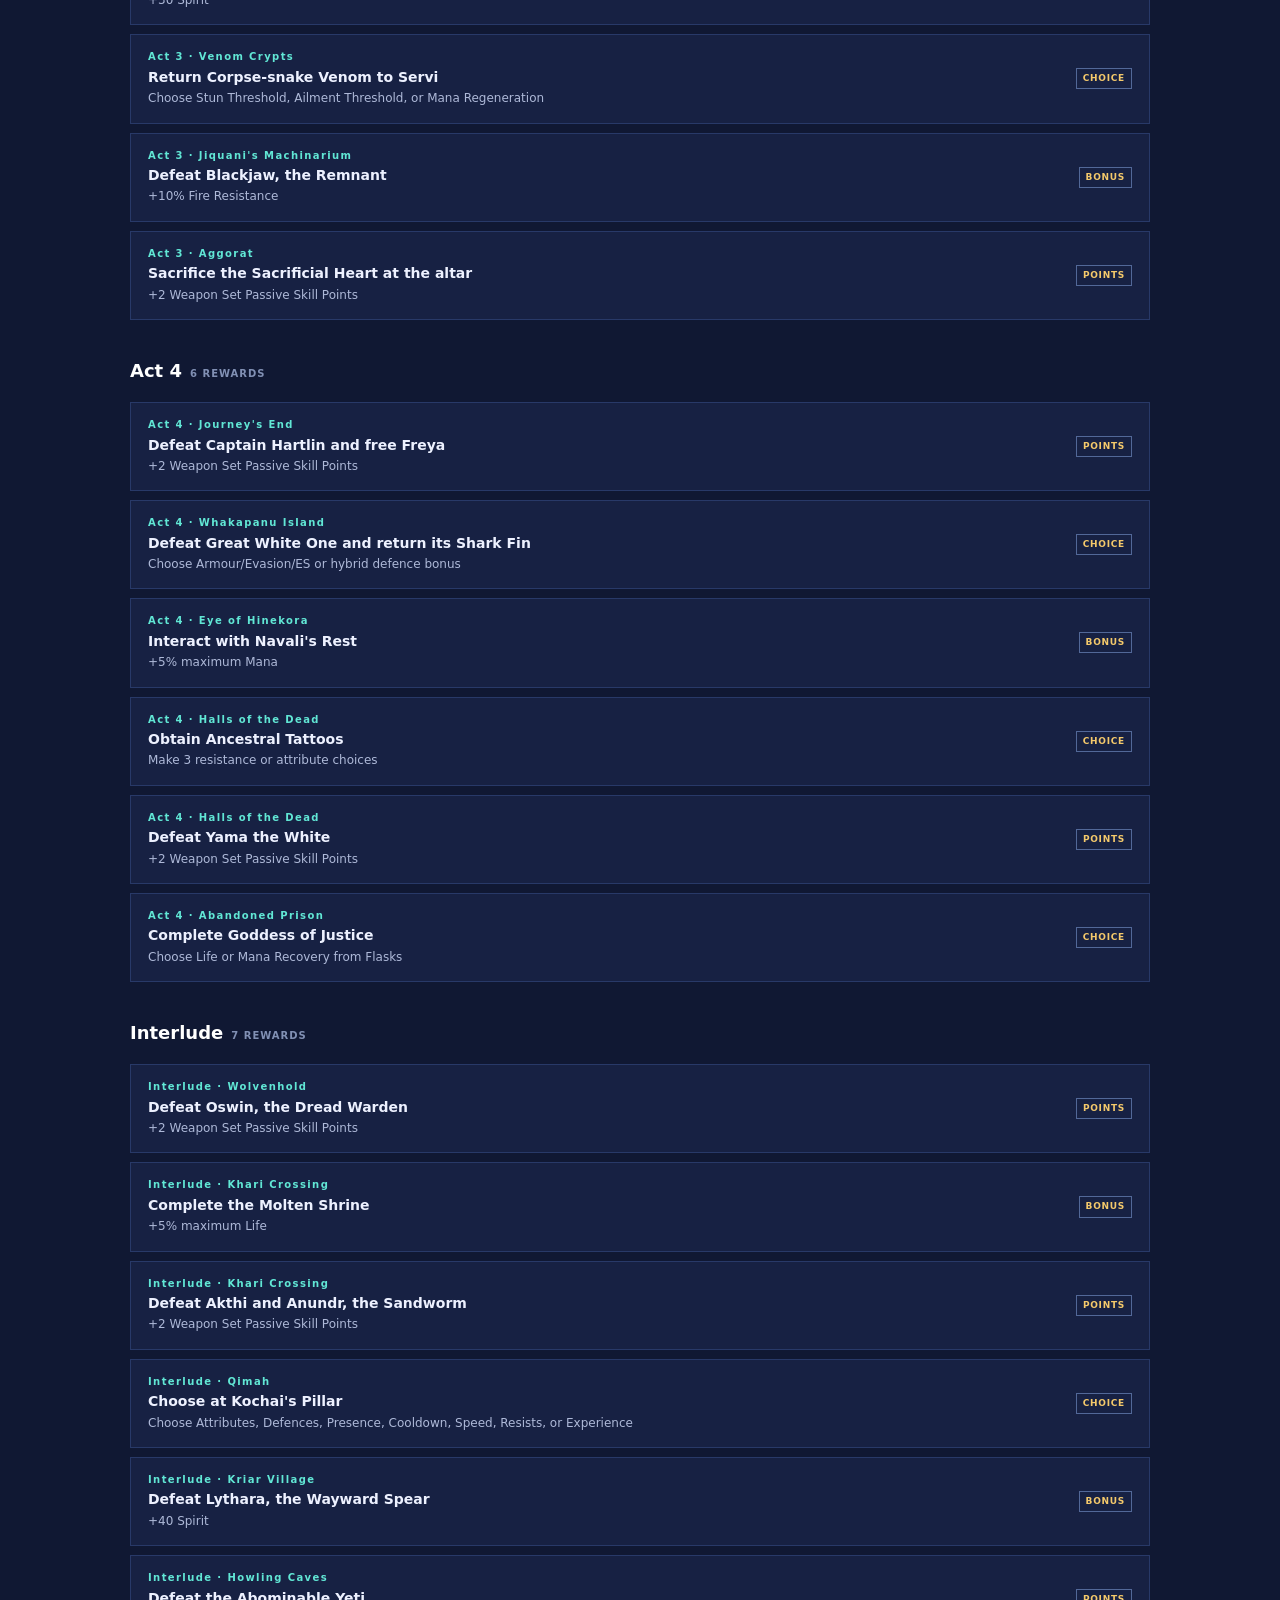
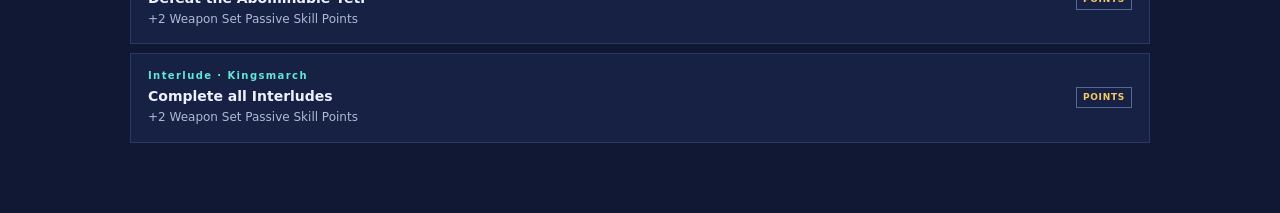
==== commit 8eaa034a: "Add Ko-fi support link" ====
--- a/index.html
+++ b/index.html
@@ -1,5 +1,5 @@
 <!doctype html><html lang="en"><head><meta charset="utf-8"><meta name="viewport" content="width=device-width,initial-scale=1"><meta name="description" content="Lightweight Path of Exile 2 campaign route and build planner."><title>Wayfinder — PoE 2 Campaign</title><link rel="stylesheet" href="styles.css"><link rel="stylesheet" href="enhancements.css"></head><body>
-<header class="site-header"><a class="logo" href="#route">✦ WAYFINDER <small>POE 2 / 0.5</small></a><nav class="main-nav" aria-label="Guide views"><button data-view="route" class="active">Route</button><button data-view="build">Build</button><button data-view="edit">Edit route</button></nav><nav class="utility-nav"><button id="reset-progress">Reset progress</button><button data-view="tools">3rd party</button><a href="https://github.com/ArcaneHunter/poe2-leveling-guide" target="_blank" rel="noreferrer">GitHub ↗</a></nav></header>
+<header class="site-header"><a class="logo" href="#route">✦ WAYFINDER <small>POE 2 / 0.5</small></a><nav class="main-nav" aria-label="Guide views"><button data-view="route" class="active">Route</button><button data-view="build">Build</button><button data-view="edit">Edit route</button></nav><nav class="utility-nav"><a class="support" href="https://ko-fi.com/arcanehunter" target="_blank" rel="noreferrer">♥ Support me</a><button id="reset-progress">Reset progress</button><button data-view="tools">3rd party</button><a href="https://github.com/ArcaneHunter/poe2-leveling-guide" target="_blank" rel="noreferrer">GitHub ↗</a></nav></header>
 <main><section id="route" class="view active"><header class="hero"><div><p>CAMPAIGN REWARD TRACKER</p><h1>Find your way to the Atlas.</h1></div><div class="progress"><b id="completed-count">0</b><span> / <b id="total-count">0</b> claimed</span><i><em id="progress-bar"></em></i></div></header><div class="filters" role="group" aria-label="Filter rewards"><button class="active" data-filter="all">All</button><button data-filter="points">Points</button><button data-filter="stats">Stats</button><button data-filter="choice">Choices</button></div><section id="reward-list" class="rewards" aria-live="polite"></section></section>
 <section id="build" class="view"><header class="page-heading"><p>YOUR LEVELING PLAN</p><h1>Build</h1><span>Keep build-specific reminders alongside the route. Everything stays in this browser.</span></header><div class="guide-link"><label for="build-link">Build guide URL</label><input id="build-link" type="url" placeholder="https://...your-build-guide"><a id="open-build" hidden target="_blank" rel="noreferrer">Open guide ↗</a></div><form id="build-form" class="build-form"><label>Available at level<input name="level" required placeholder="e.g. 12, Act 2, endgame"></label><label>Type<select name="type"><option>Gem</option><option>Item</option><option>Note</option></select></label><label class="wide">What to get / do<input name="name" required placeholder="e.g. Equip Spark, buy a Sapphire Ring"></label><button>Add to build</button></form><div id="build-list" class="build-list"></div></section>
 <section id="edit" class="view"><header class="page-heading"><p>LOCAL ROUTE EDITOR</p><h1>Edit route</h1><span>Changes apply only in this browser. The default route can always be restored.</span></header><form id="route-form" class="route-form"><label>Act / section<input name="act" required placeholder="Act 1"></label><label>Area<input name="area" required placeholder="Area name"></label><label>Type<select name="type"><option value="points">Points</option><option value="stats">Stats</option><option value="choice">Choice</option></select></label><label>Objective<input name="objective" required placeholder="What to do"></label><label>Reward / note<input name="bonus" placeholder="Optional"></label><button>Add route step</button></form><div id="editor-list" class="editor-list"></div><button id="raw-toggle" class="raw-toggle" type="button">Edit everything</button><div id="raw-panel" class="raw-panel" hidden><p>Edit the full route directly as JSON. Save only valid route data.</p><textarea id="raw-route" spellcheck="false"></textarea><div><button id="raw-save" type="button">Save raw route</button><button id="raw-cancel" type="button">Cancel</button></div></div><button id="restore-route" class="danger" type="button">Restore original route</button></section>
--- a/enhancements.css
+++ b/enhancements.css
@@ -1,2 +1,4 @@
 /* Interaction refinements: whole route cards are completion controls. */
 .reward{grid-template-columns:1fr auto;cursor:pointer;transition:opacity .16s,border-color .16s,background .16s}.reward:hover,.reward:focus{border-color:var(--aqua);outline:0}.reward.done{opacity:.4;background:#111936}.reward .check{display:none}.raw-toggle{margin-top:18px;border:1px solid var(--aqua);background:transparent;color:var(--aqua);padding:8px 10px;font:600 11px system-ui;cursor:pointer}.raw-panel{margin-top:10px;padding:14px;background:var(--panel);border:1px solid var(--line)}.raw-panel p{margin:0 0 10px;color:var(--muted);font-size:12px}.raw-panel textarea{width:100%;min-height:280px;padding:11px;background:#0c1430;border:1px solid #43578e;color:#dbe5ff;font:12px/1.45 ui-monospace,SFMono-Regular,Consolas,monospace;resize:vertical}.raw-panel div{margin-top:10px;display:flex;gap:8px}.raw-panel button{border:1px solid var(--aqua);background:var(--aqua);color:#10203b;padding:7px 10px;font:600 11px system-ui;cursor:pointer}.raw-panel #raw-cancel{background:transparent;color:var(--muted);border-color:var(--line)}
+.editor-row{grid-template-columns:20px 105px 120px 1fr 1fr auto}.editor-row[draggable=true]{cursor:grab}.editor-row.dragging{opacity:.35}.editor-row.drag-over{border-color:var(--aqua);box-shadow:0 -2px 0 var(--aqua)}.drag{color:var(--aqua);font-size:17px;line-height:1;cursor:grab;user-select:none}
+.utility-nav .support{height:auto;margin-right:5px;padding:6px 9px;border:1px solid #b94669!important;color:#ff9ab5!important;background:#38152a!important}
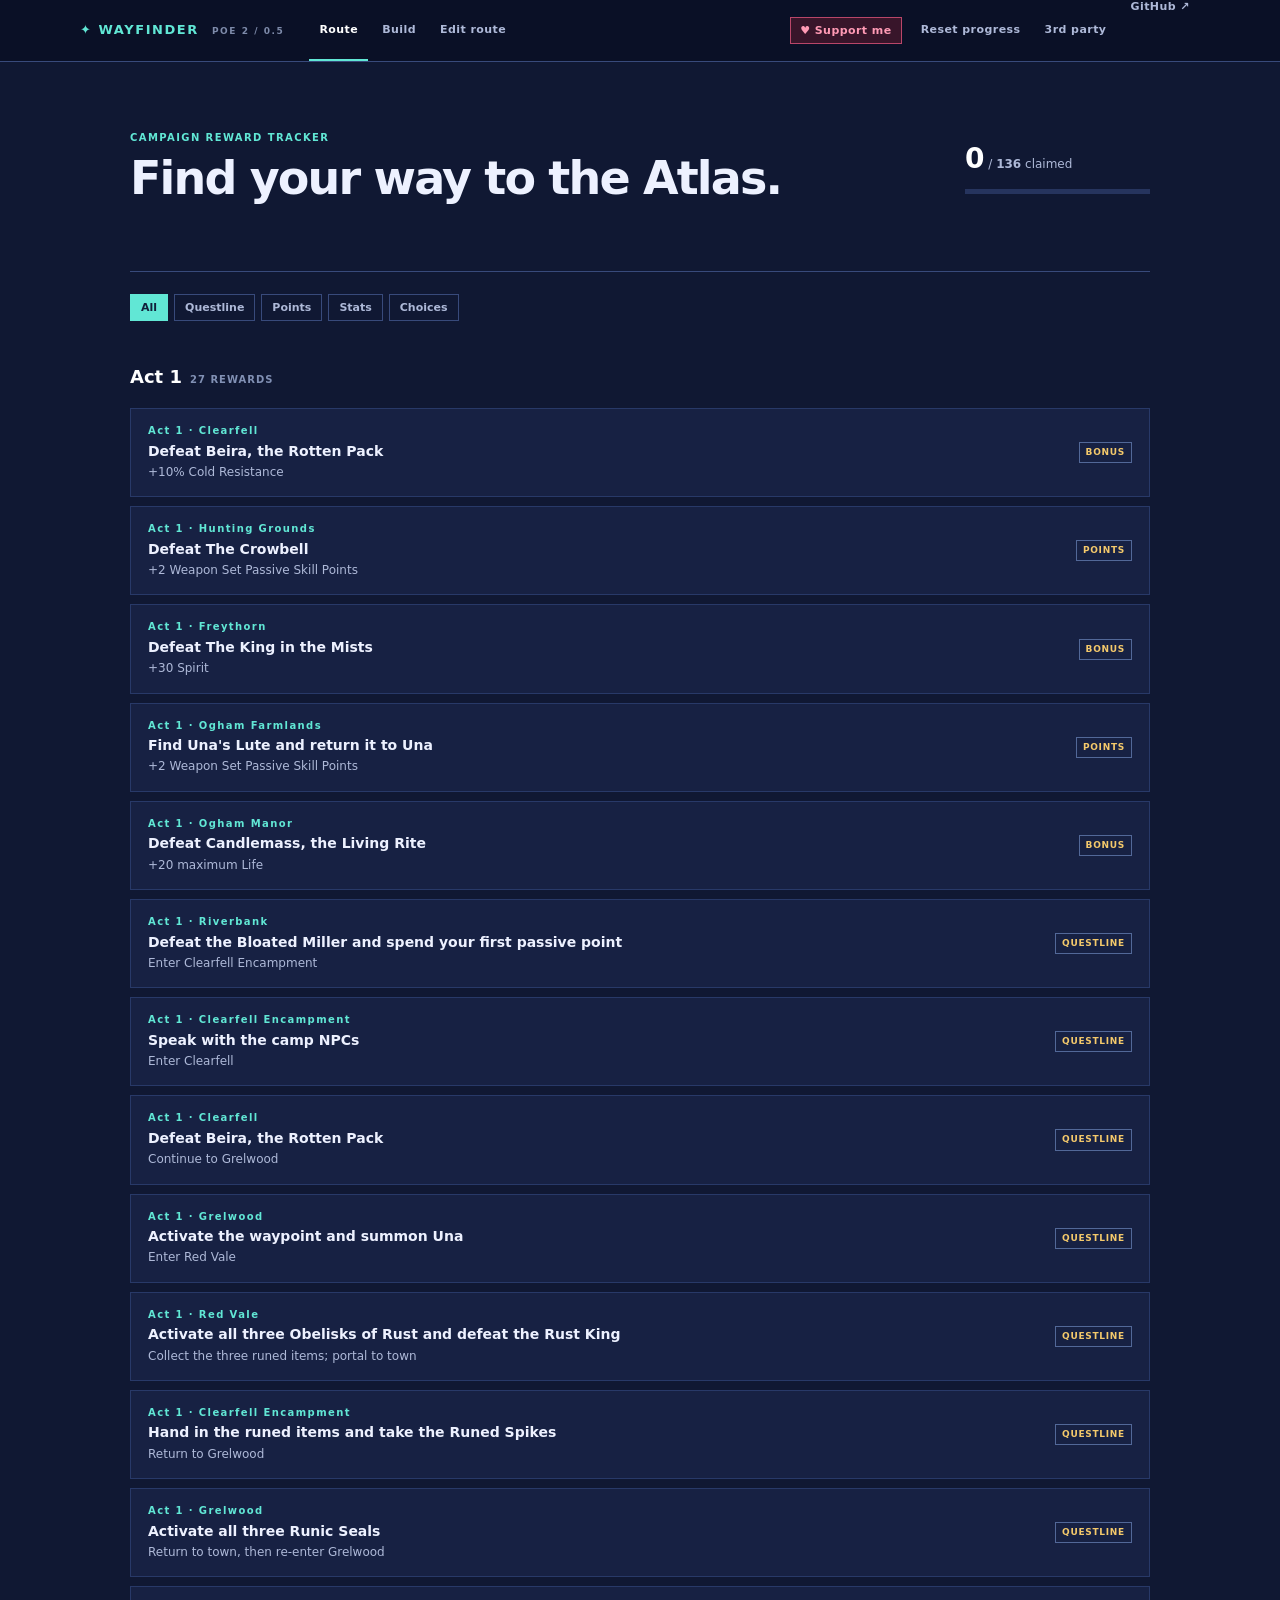
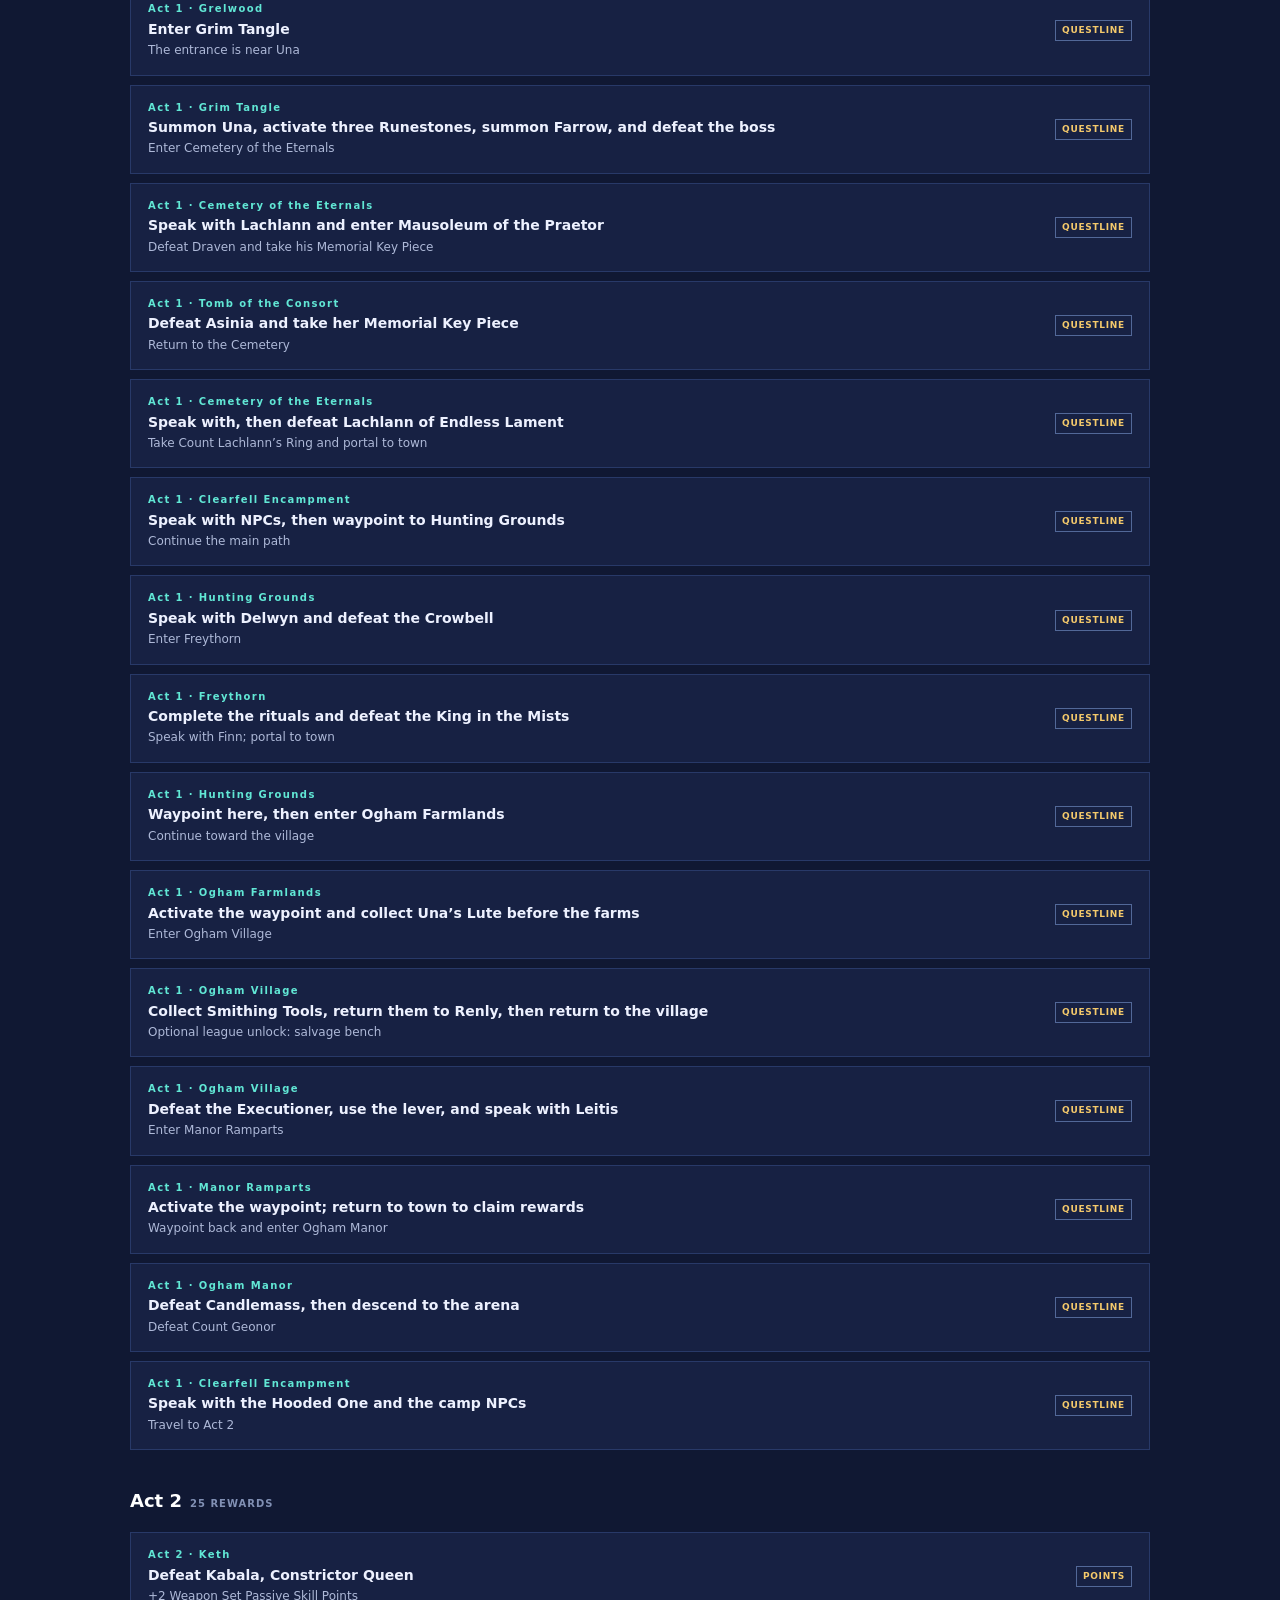
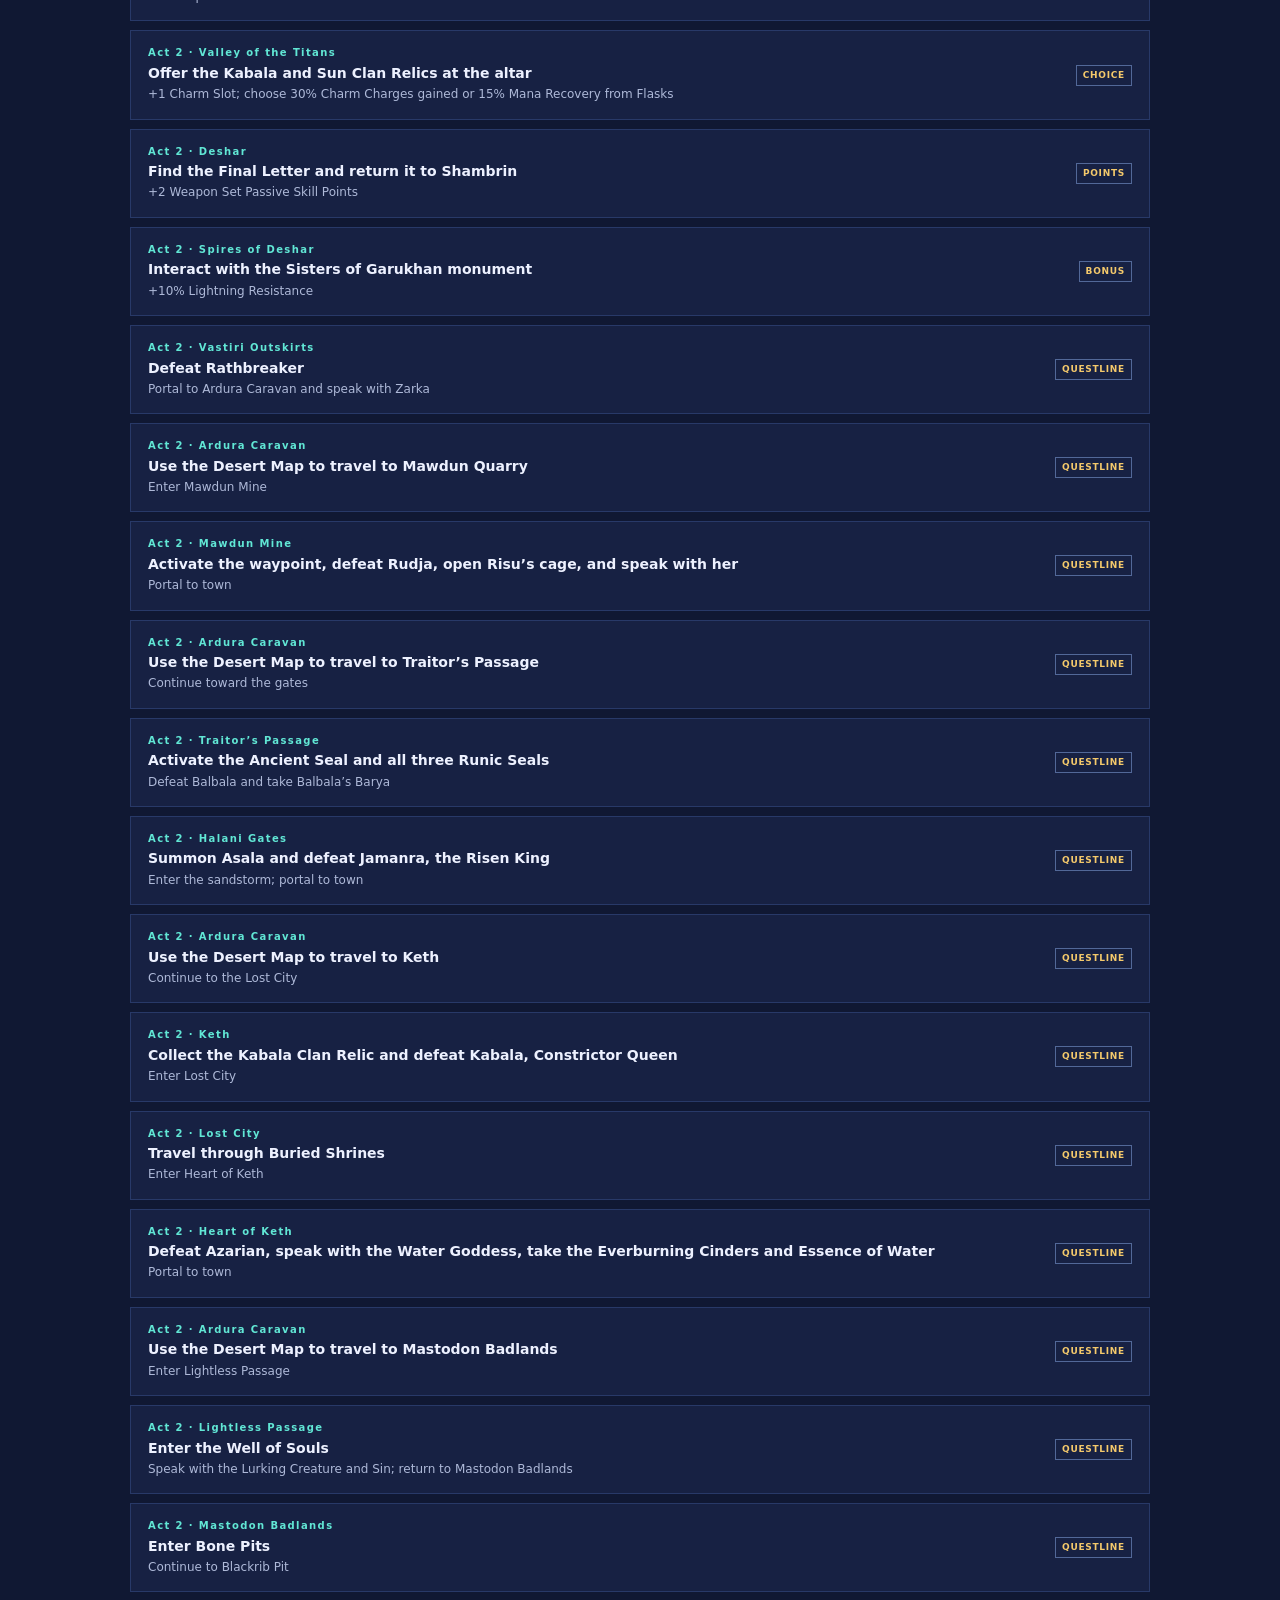
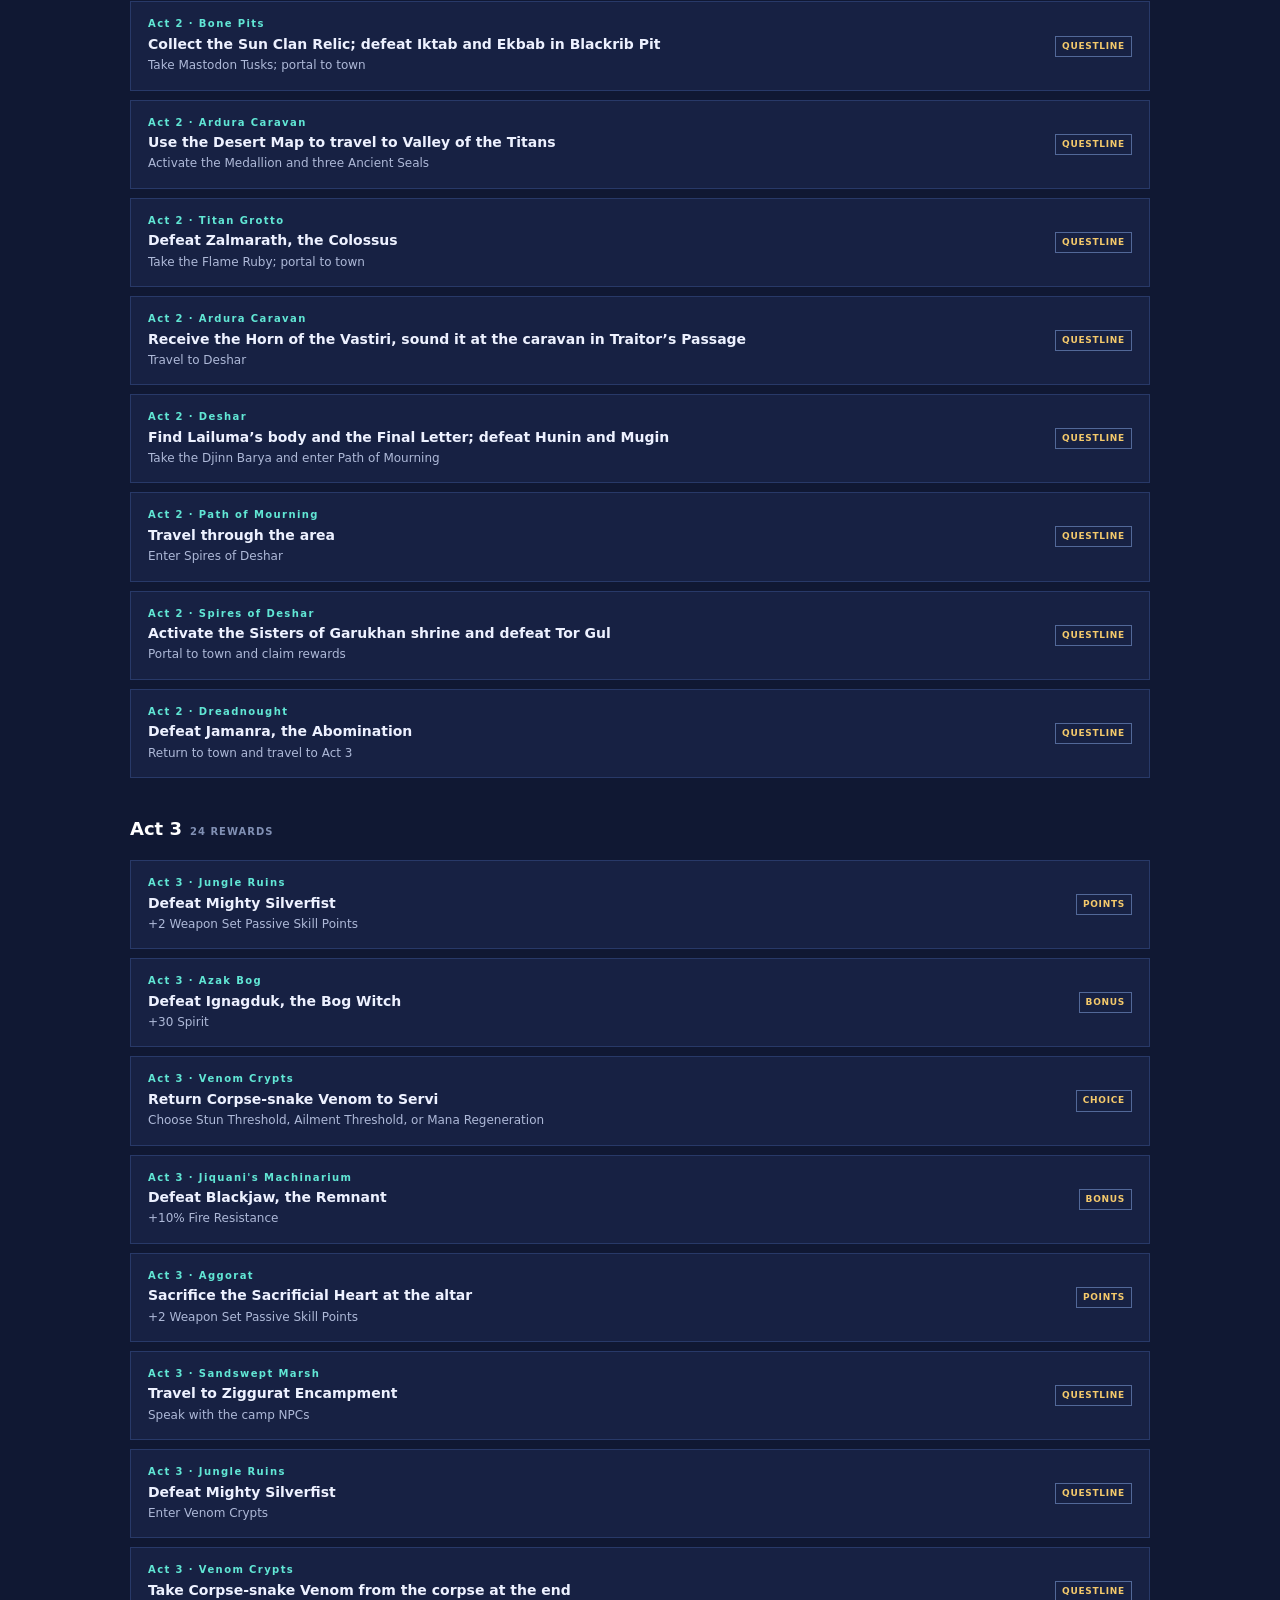
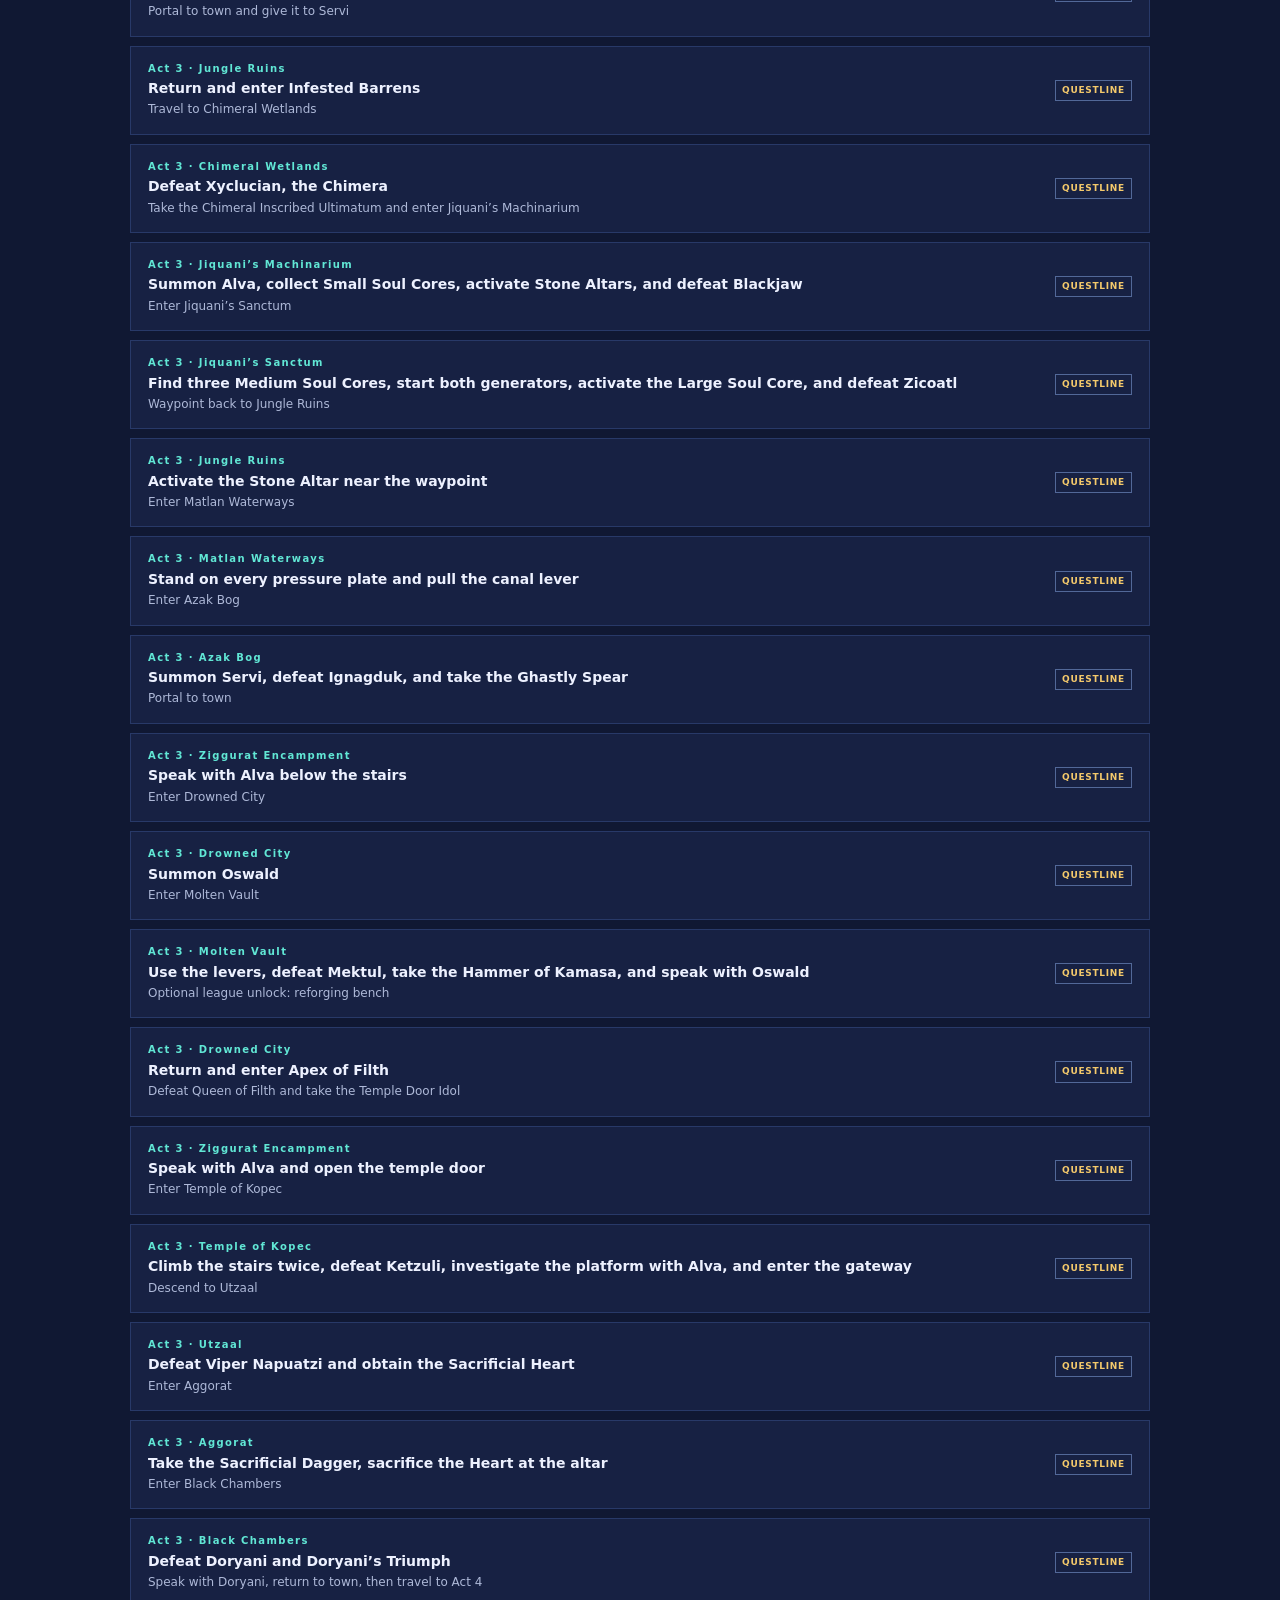
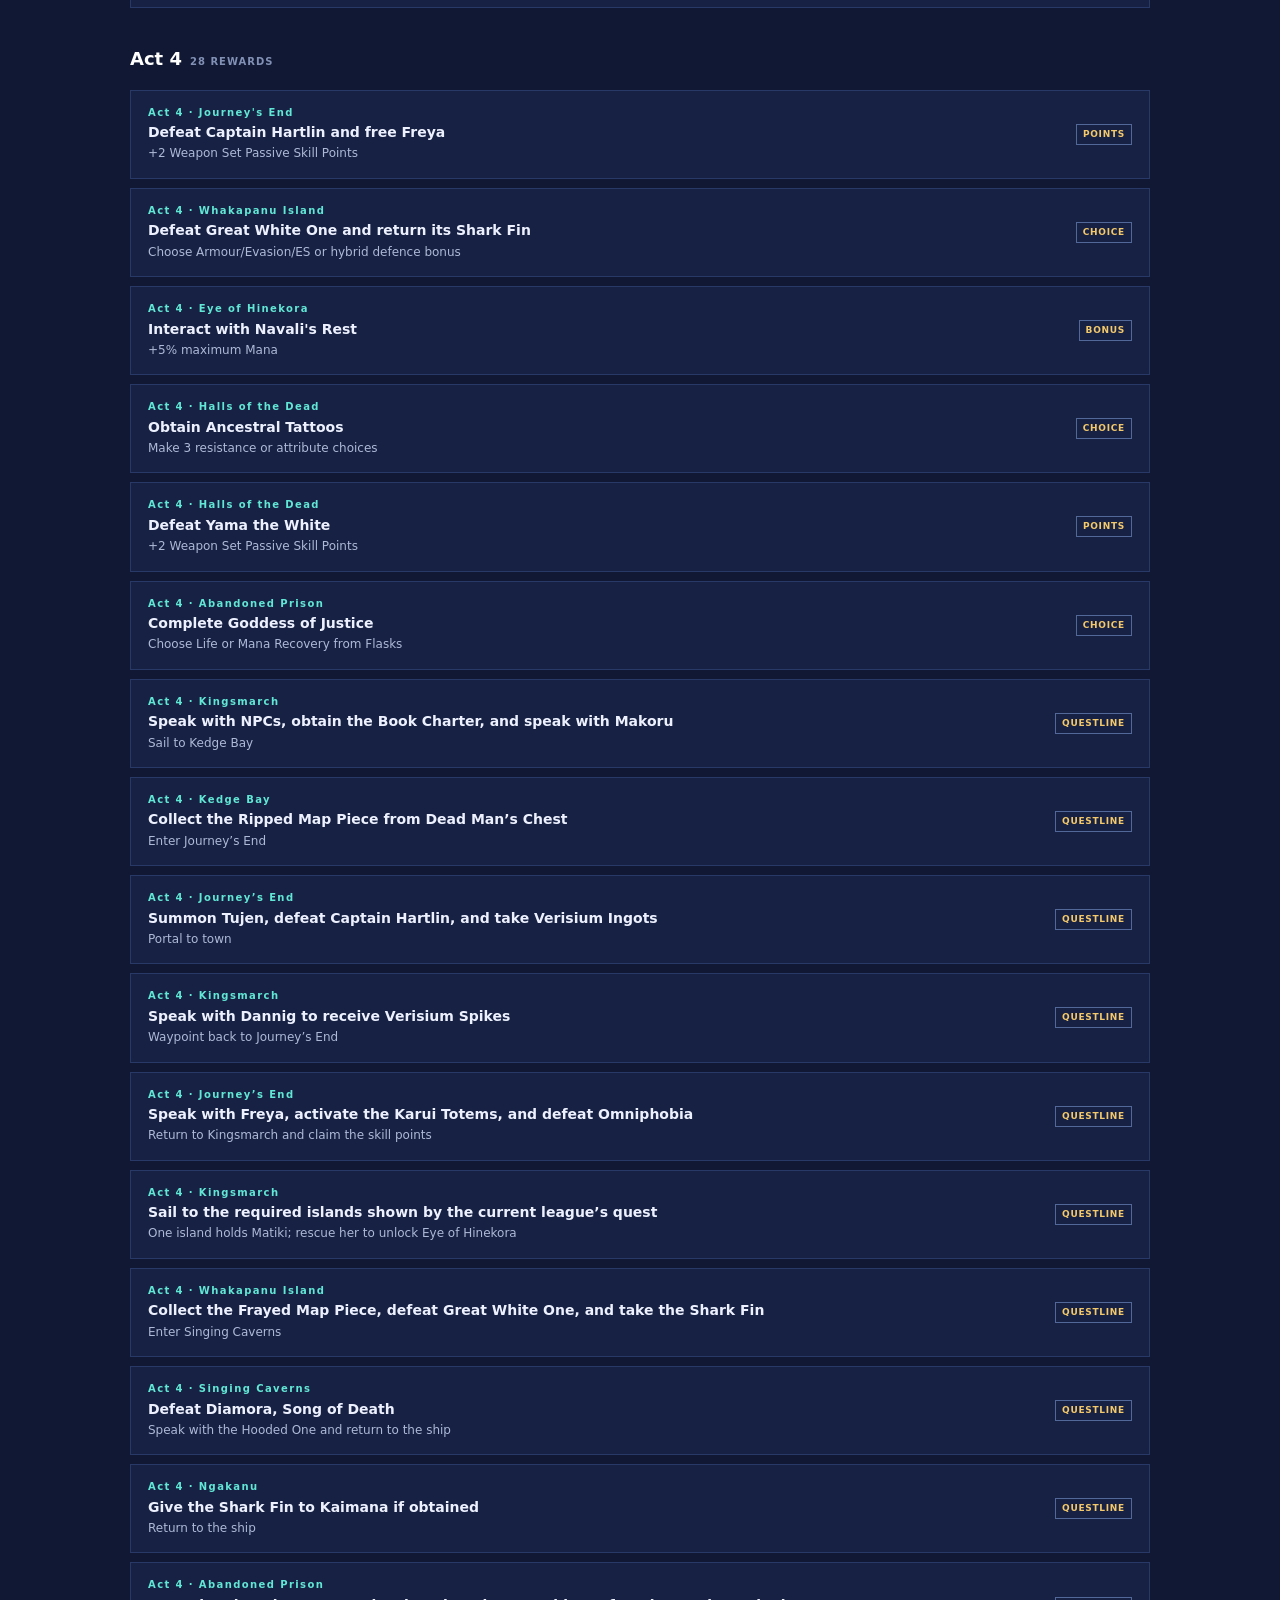
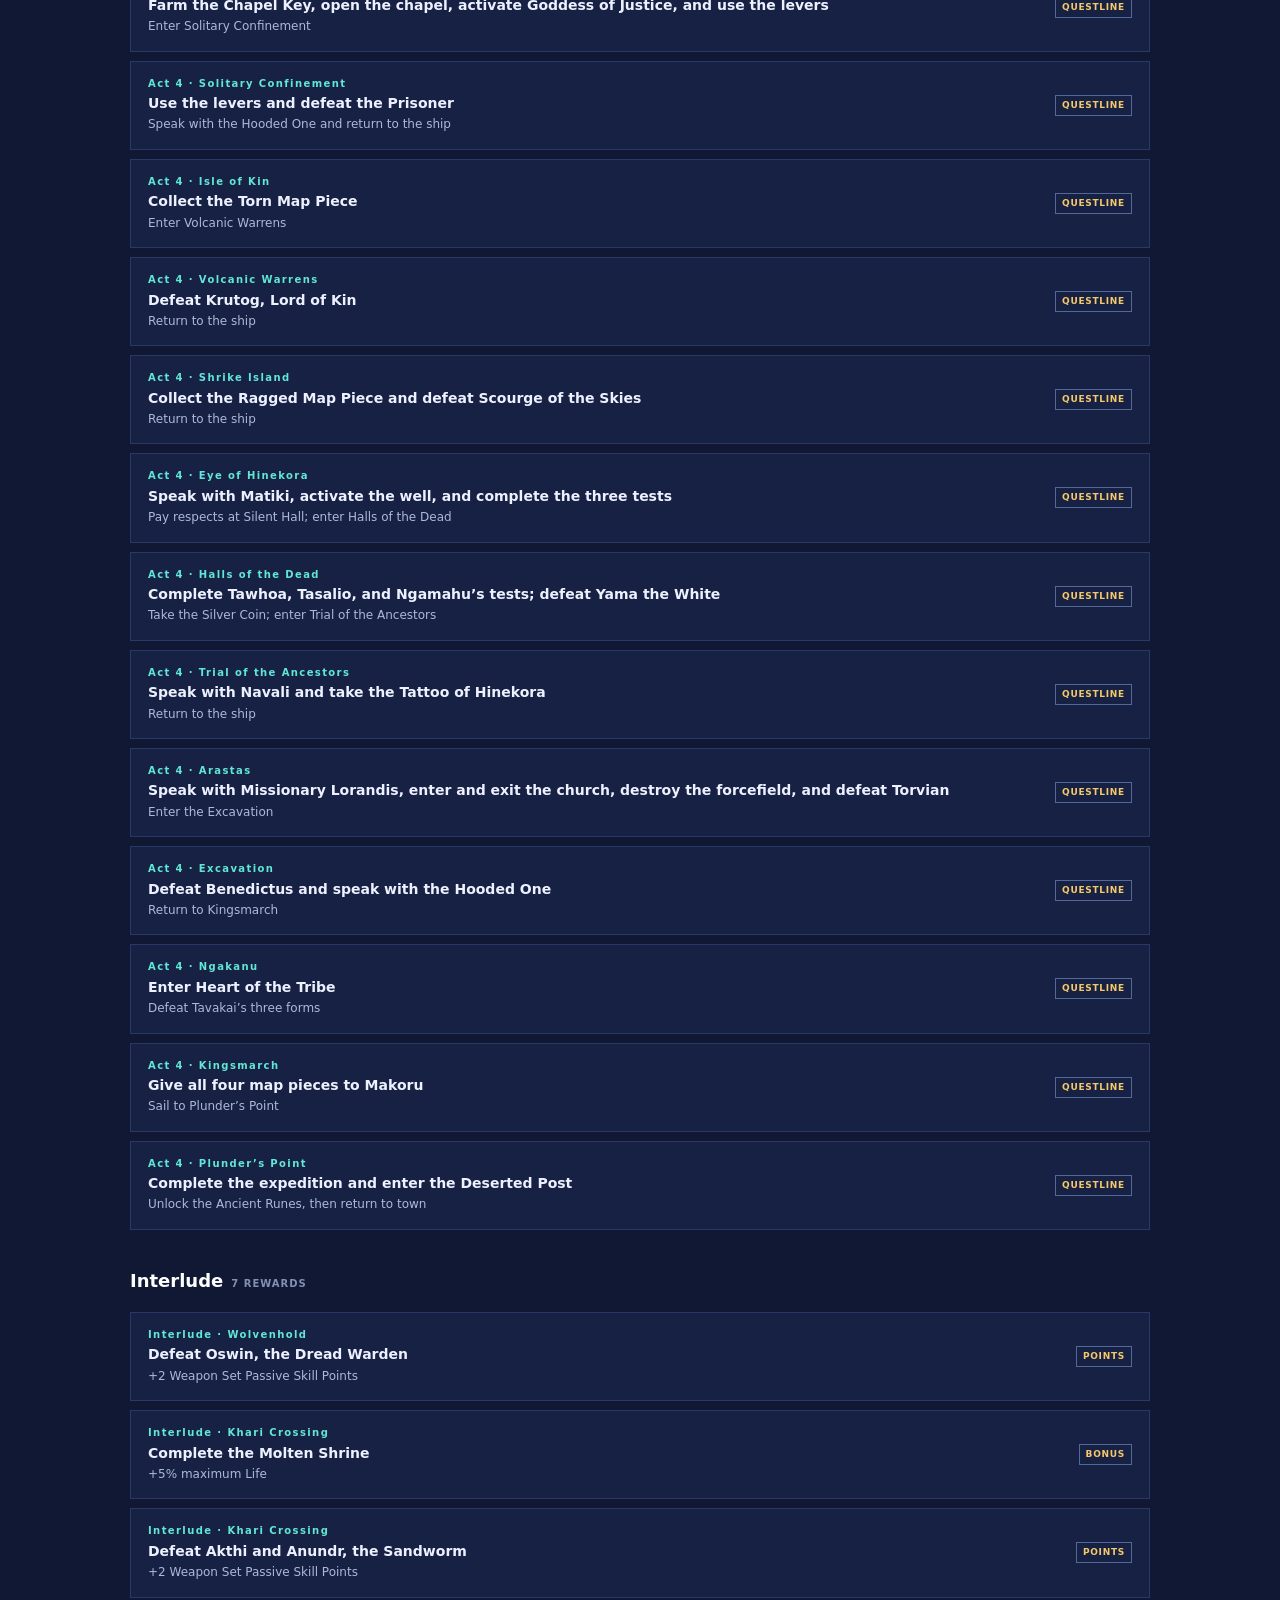
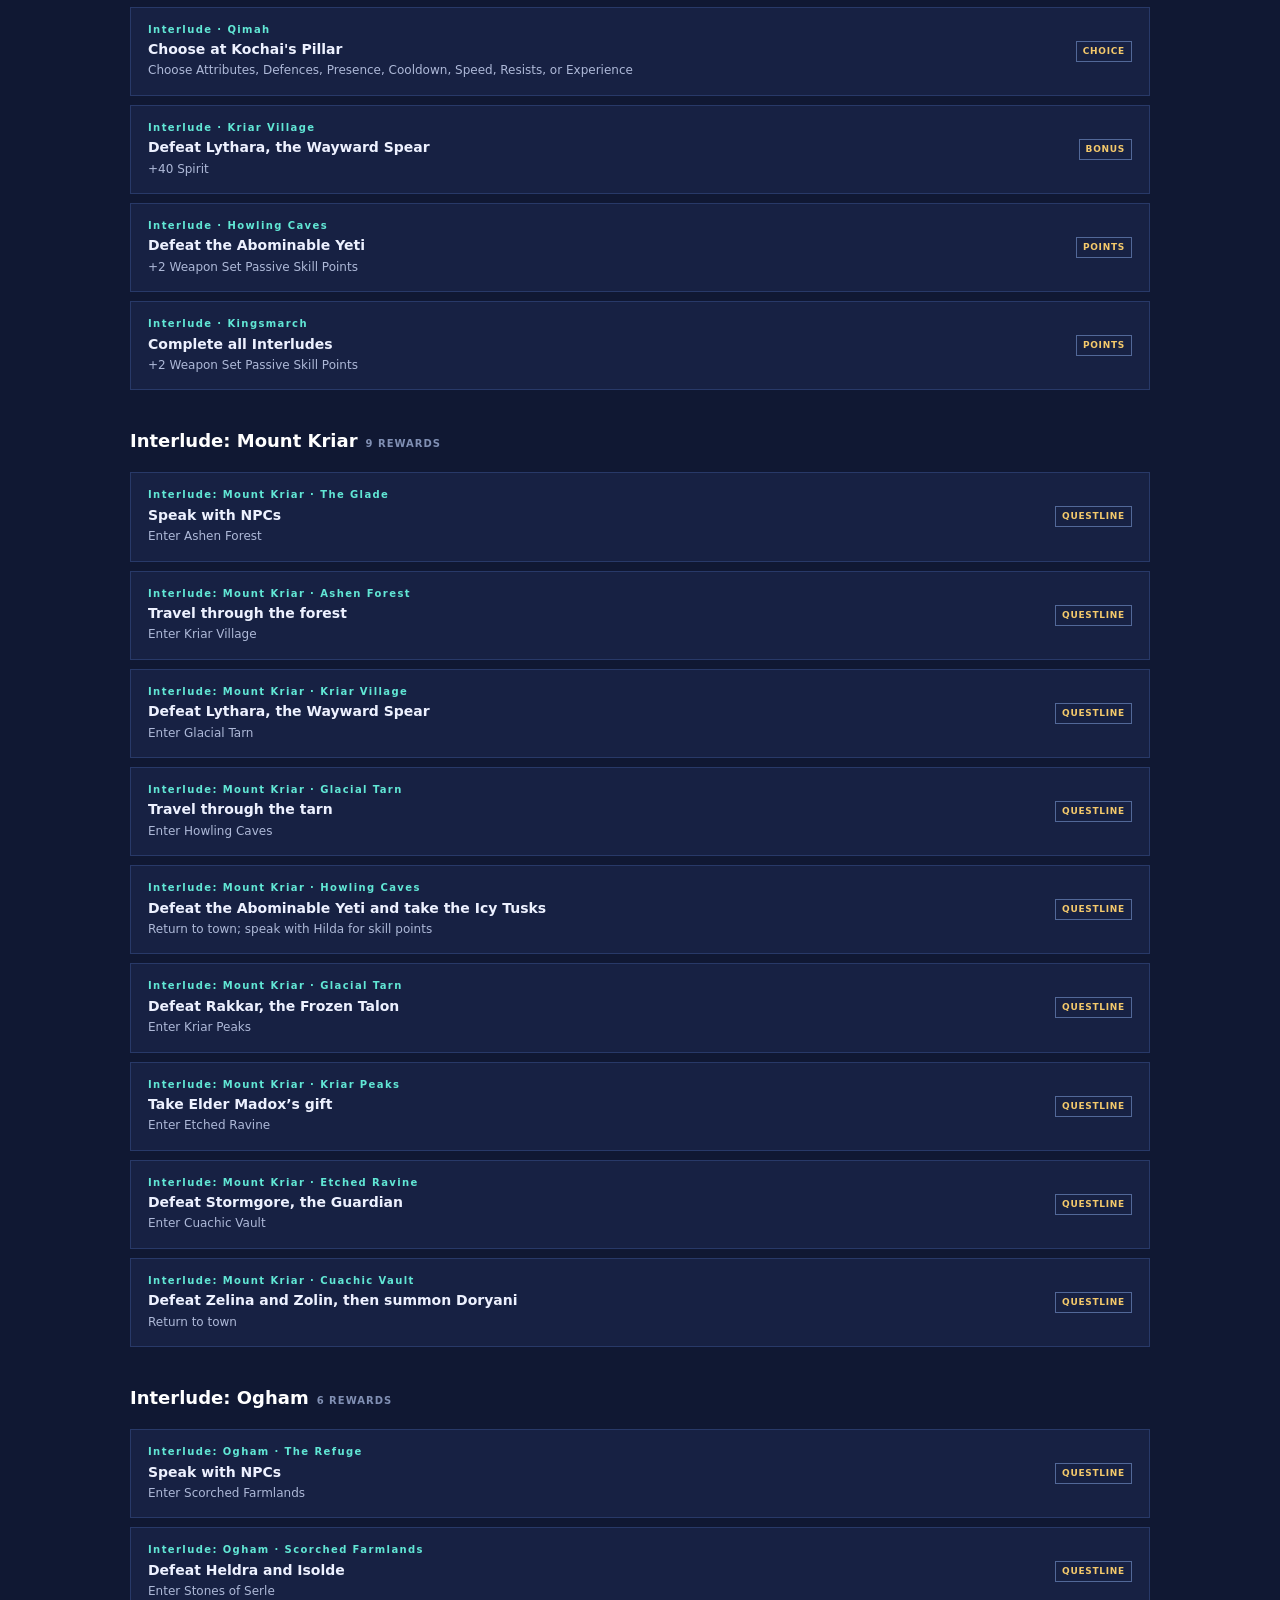
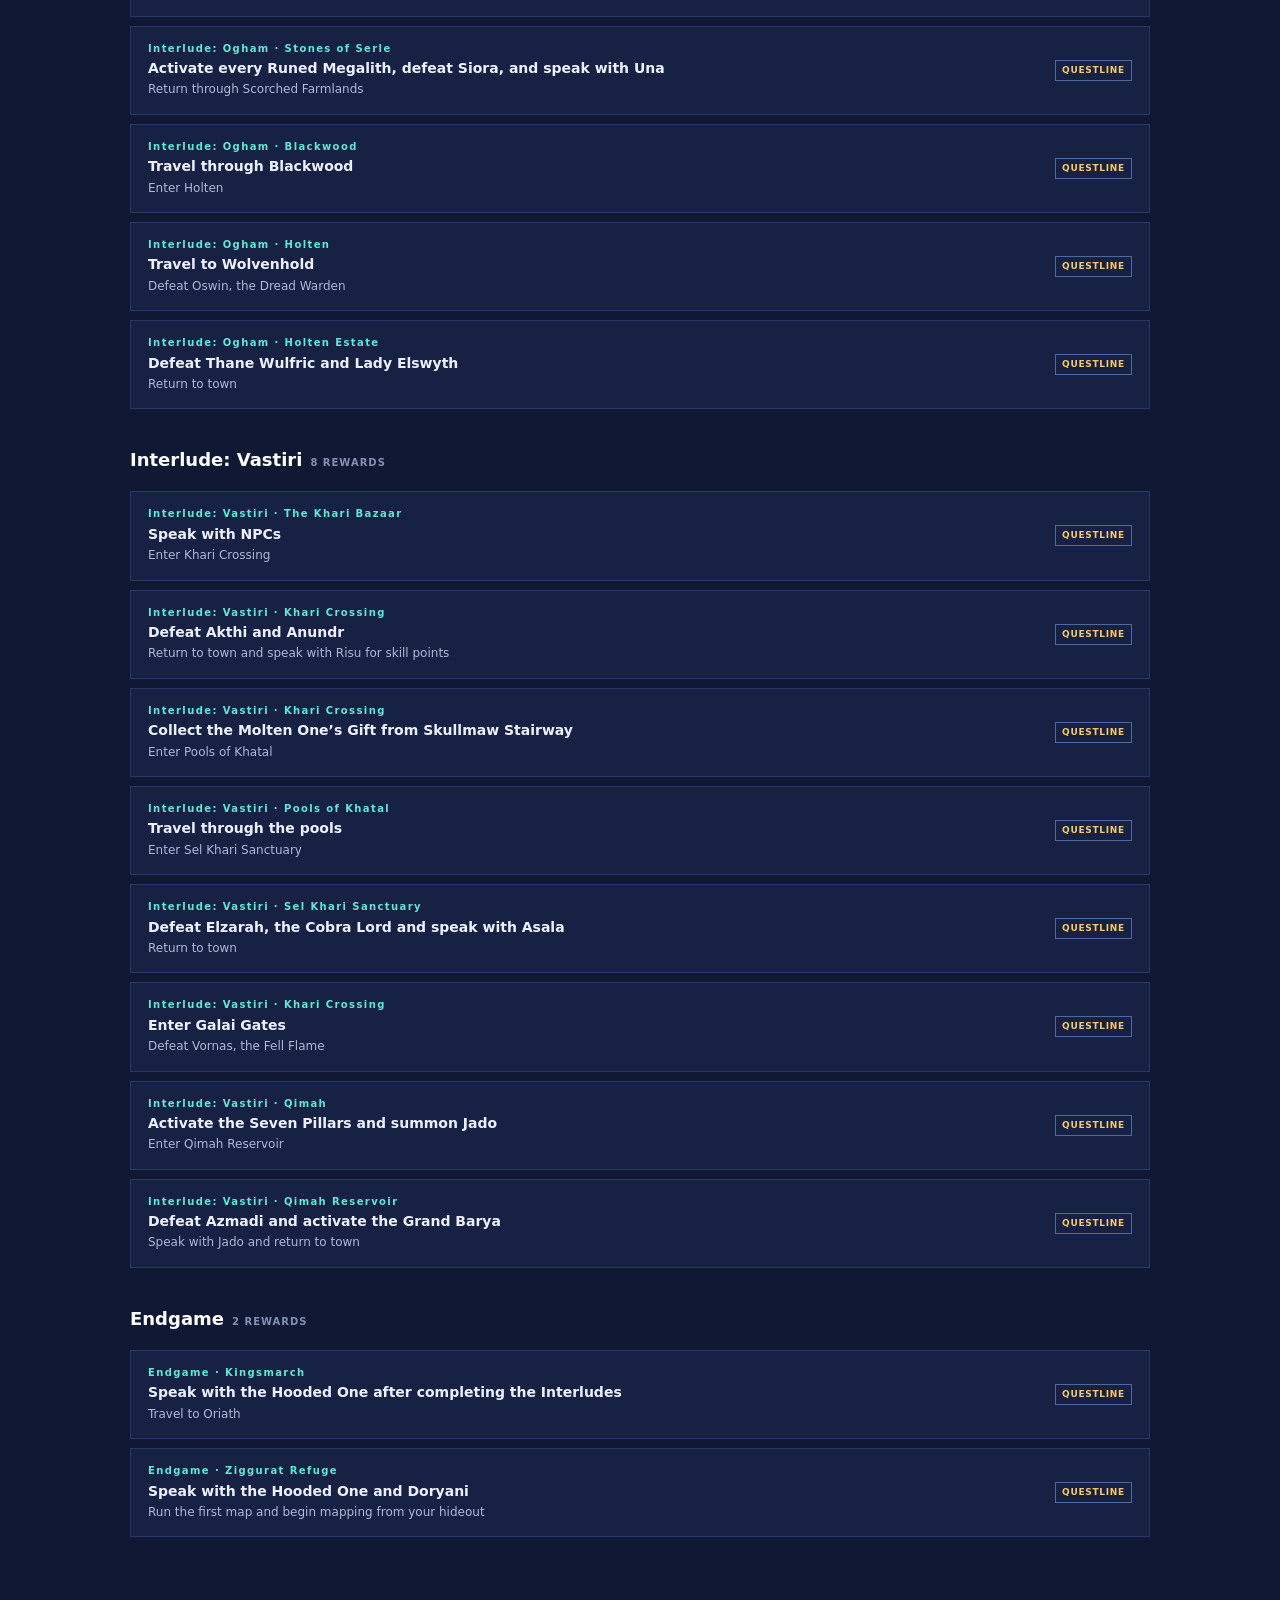
==== commit adde53d3: "Add full campaign questline tracker" ====
--- a/index.html
+++ b/index.html
@@ -1,7 +1,7 @@
 <!doctype html><html lang="en"><head><meta charset="utf-8"><meta name="viewport" content="width=device-width,initial-scale=1"><meta name="description" content="Lightweight Path of Exile 2 campaign route and build planner."><title>Wayfinder — PoE 2 Campaign</title><link rel="stylesheet" href="styles.css"><link rel="stylesheet" href="enhancements.css"></head><body>
 <header class="site-header"><a class="logo" href="#route">✦ WAYFINDER <small>POE 2 / 0.5</small></a><nav class="main-nav" aria-label="Guide views"><button data-view="route" class="active">Route</button><button data-view="build">Build</button><button data-view="edit">Edit route</button></nav><nav class="utility-nav"><a class="support" href="https://ko-fi.com/arcanehunter" target="_blank" rel="noreferrer">♥ Support me</a><button id="reset-progress">Reset progress</button><button data-view="tools">3rd party</button><a href="https://github.com/ArcaneHunter/poe2-leveling-guide" target="_blank" rel="noreferrer">GitHub ↗</a></nav></header>
-<main><section id="route" class="view active"><header class="hero"><div><p>CAMPAIGN REWARD TRACKER</p><h1>Find your way to the Atlas.</h1></div><div class="progress"><b id="completed-count">0</b><span> / <b id="total-count">0</b> claimed</span><i><em id="progress-bar"></em></i></div></header><div class="filters" role="group" aria-label="Filter rewards"><button class="active" data-filter="all">All</button><button data-filter="points">Points</button><button data-filter="stats">Stats</button><button data-filter="choice">Choices</button></div><section id="reward-list" class="rewards" aria-live="polite"></section></section>
+<main><section id="route" class="view active"><header class="hero"><div><p>CAMPAIGN REWARD TRACKER</p><h1>Find your way to the Atlas.</h1></div><div class="progress"><b id="completed-count">0</b><span> / <b id="total-count">0</b> claimed</span><i><em id="progress-bar"></em></i></div></header><div class="filters" role="group" aria-label="Filter rewards"><button class="active" data-filter="all">All</button><button data-filter="questline">Questline</button><button data-filter="points">Points</button><button data-filter="stats">Stats</button><button data-filter="choice">Choices</button></div><section id="reward-list" class="rewards" aria-live="polite"></section></section>
 <section id="build" class="view"><header class="page-heading"><p>YOUR LEVELING PLAN</p><h1>Build</h1><span>Keep build-specific reminders alongside the route. Everything stays in this browser.</span></header><div class="guide-link"><label for="build-link">Build guide URL</label><input id="build-link" type="url" placeholder="https://...your-build-guide"><a id="open-build" hidden target="_blank" rel="noreferrer">Open guide ↗</a></div><form id="build-form" class="build-form"><label>Available at level<input name="level" required placeholder="e.g. 12, Act 2, endgame"></label><label>Type<select name="type"><option>Gem</option><option>Item</option><option>Note</option></select></label><label class="wide">What to get / do<input name="name" required placeholder="e.g. Equip Spark, buy a Sapphire Ring"></label><button>Add to build</button></form><div id="build-list" class="build-list"></div></section>
-<section id="edit" class="view"><header class="page-heading"><p>LOCAL ROUTE EDITOR</p><h1>Edit route</h1><span>Changes apply only in this browser. The default route can always be restored.</span></header><form id="route-form" class="route-form"><label>Act / section<input name="act" required placeholder="Act 1"></label><label>Area<input name="area" required placeholder="Area name"></label><label>Type<select name="type"><option value="points">Points</option><option value="stats">Stats</option><option value="choice">Choice</option></select></label><label>Objective<input name="objective" required placeholder="What to do"></label><label>Reward / note<input name="bonus" placeholder="Optional"></label><button>Add route step</button></form><div id="editor-list" class="editor-list"></div><button id="raw-toggle" class="raw-toggle" type="button">Edit everything</button><div id="raw-panel" class="raw-panel" hidden><p>Edit the full route directly as JSON. Save only valid route data.</p><textarea id="raw-route" spellcheck="false"></textarea><div><button id="raw-save" type="button">Save raw route</button><button id="raw-cancel" type="button">Cancel</button></div></div><button id="restore-route" class="danger" type="button">Restore original route</button></section>
+<section id="edit" class="view"><header class="page-heading"><p>LOCAL ROUTE EDITOR</p><h1>Edit route</h1><span>Changes apply only in this browser. The default route can always be restored.</span></header><form id="route-form" class="route-form"><label>Act / section<input name="act" required placeholder="Act 1"></label><label>Area<input name="area" required placeholder="Area name"></label><label>Type<select name="type"><option value="questline">Questline</option><option value="points">Points</option><option value="stats">Stats</option><option value="choice">Choice</option></select></label><label>Objective<input name="objective" required placeholder="What to do"></label><label>Reward / note<input name="bonus" placeholder="Optional"></label><button>Add route step</button></form><div id="editor-list" class="editor-list"></div><button id="raw-toggle" class="raw-toggle" type="button">Edit everything</button><div id="raw-panel" class="raw-panel" hidden><p>Edit the full route directly as JSON. Save only valid route data.</p><textarea id="raw-route" spellcheck="false"></textarea><div><button id="raw-save" type="button">Save raw route</button><button id="raw-cancel" type="button">Cancel</button></div></div><button id="restore-route" class="danger" type="button">Restore original route</button></section>
 <section id="tools" class="view"><header class="page-heading"><p>EXTERNAL RESOURCES</p><h1>3rd party</h1><span>Useful sites to keep beside your campaign route.</span></header><div class="tool-list"><a href="https://www.poe2wiki.net/wiki/List_of_quest_rewards" target="_blank" rel="noreferrer"><b>PoE 2 Wiki</b><span>Quest reward reference ↗</span></a><a href="https://www.pathofexile.com/trade2" target="_blank" rel="noreferrer"><b>Path of Exile 2 Trade</b><span>Official trade site ↗</span></a><a href="https://poe2db.tw/" target="_blank" rel="noreferrer"><b>PoE2DB</b><span>Skills, items, and game data ↗</span></a></div></section></main>
-<template id="reward-template"><article class="reward" role="button" tabindex="0"><span class="check" hidden></span><div><p class="location"></p><h2></h2><p class="bonus"></p></div><span class="tag"></span></article></template><script src="app.js"></script><script src="enhancements.js"></script></body></html>
+<template id="reward-template"><article class="reward" role="button" tabindex="0"><span class="check" hidden></span><div><p class="location"></p><h2></h2><p class="bonus"></p></div><span class="tag"></span></article></template><script src="questline.js"></script><script src="app.js"></script><script src="enhancements.js"></script></body></html>
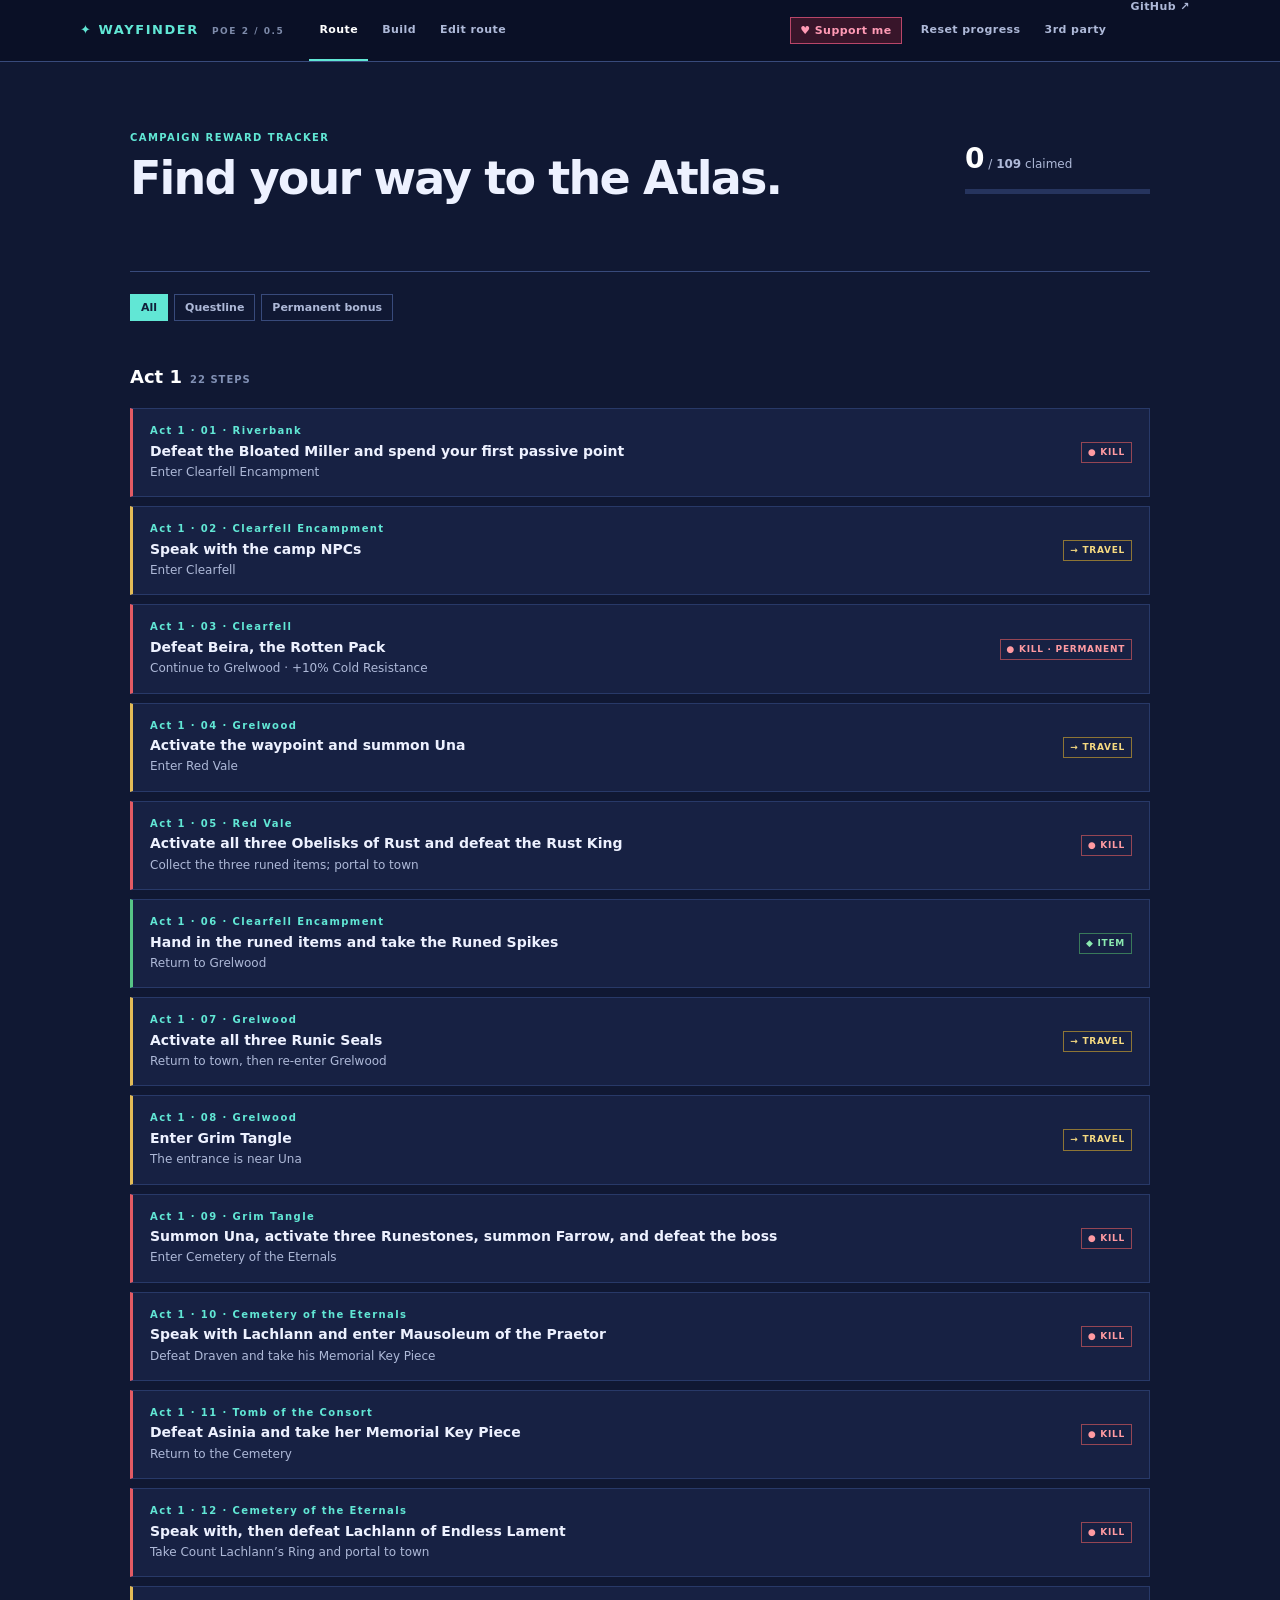
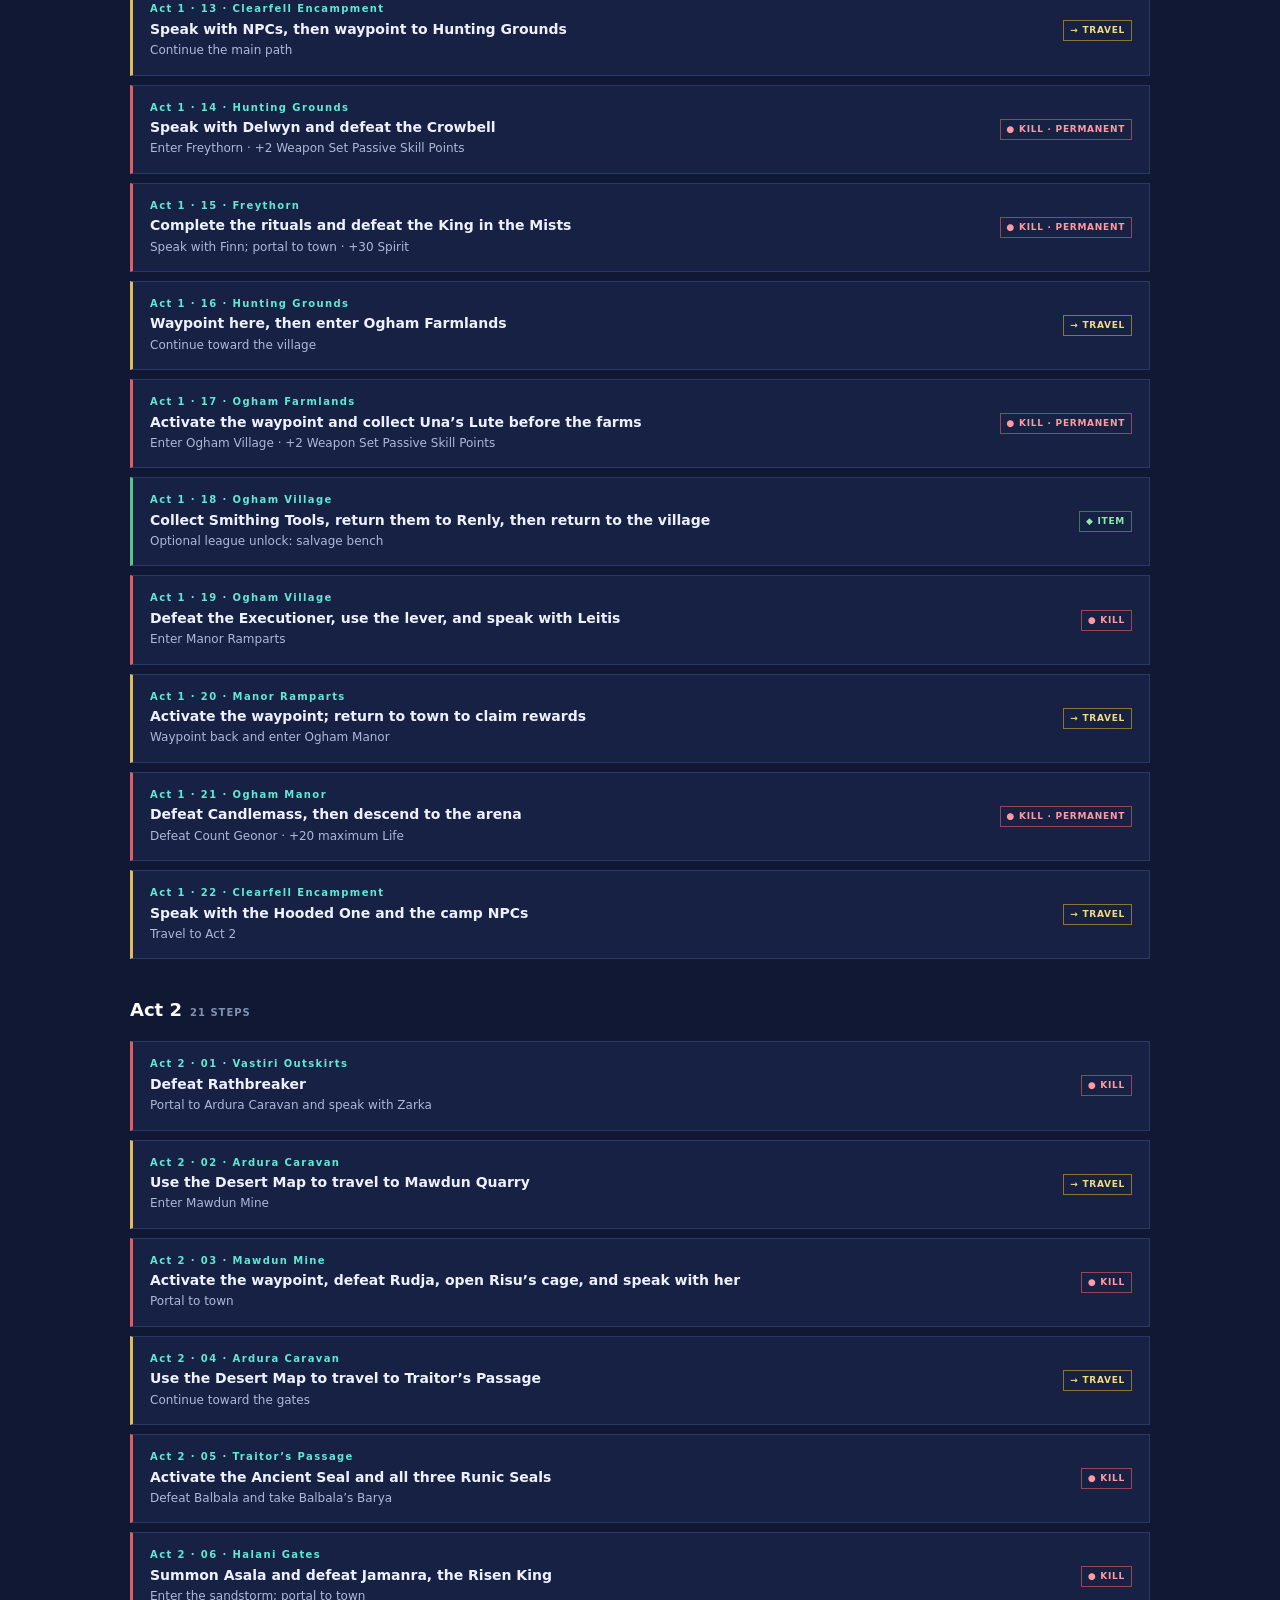
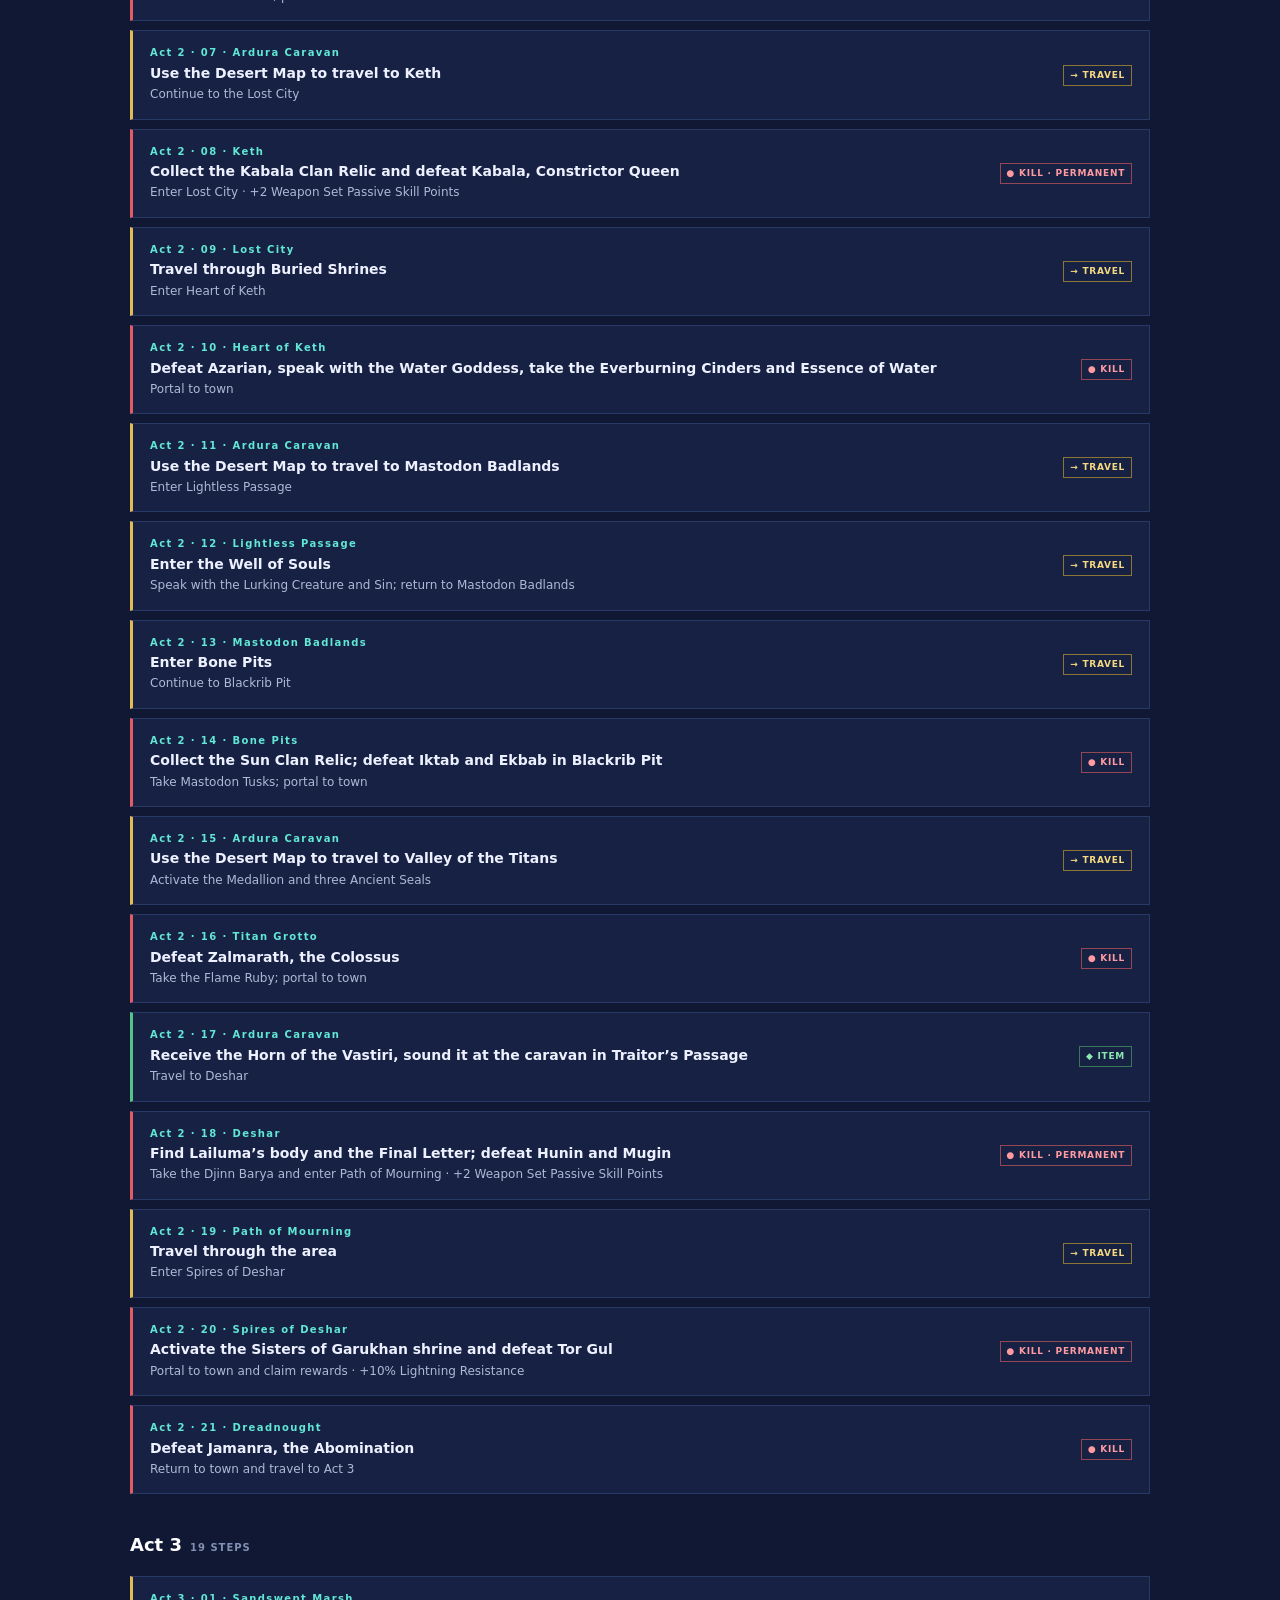
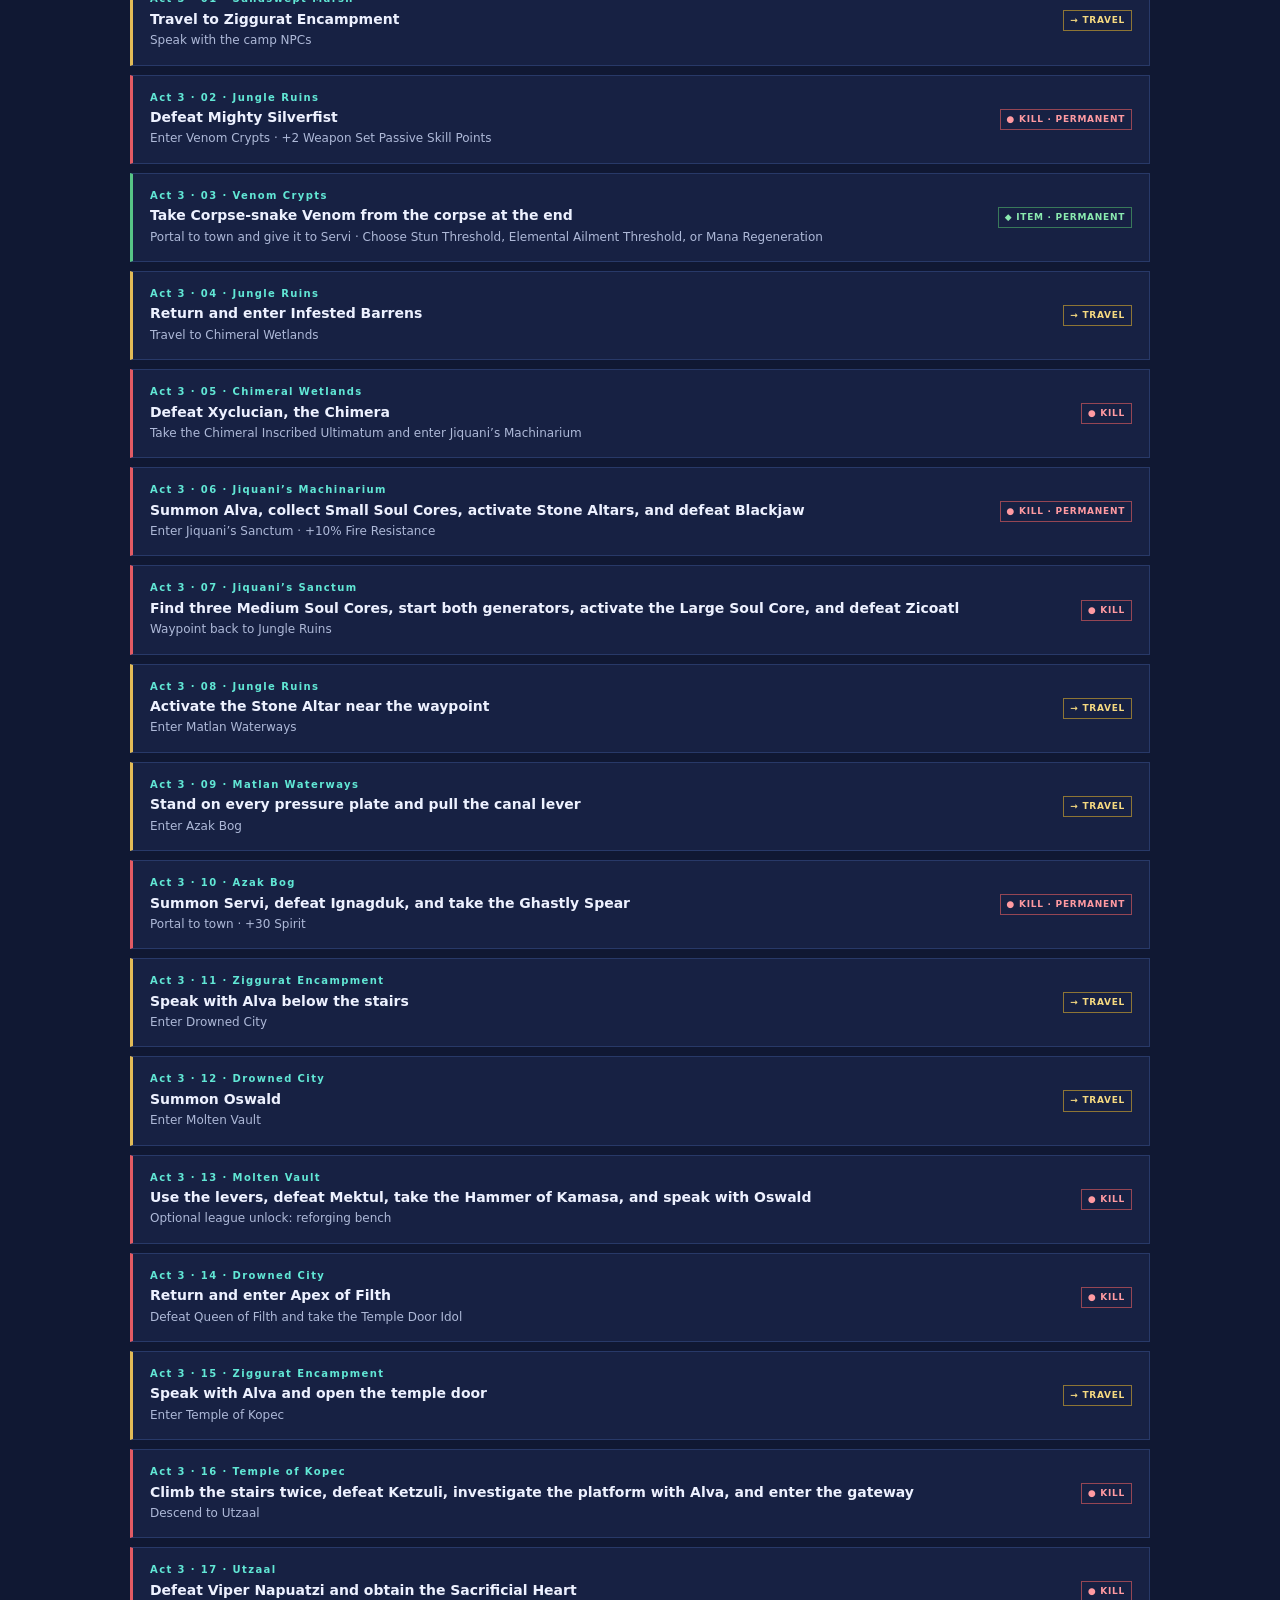
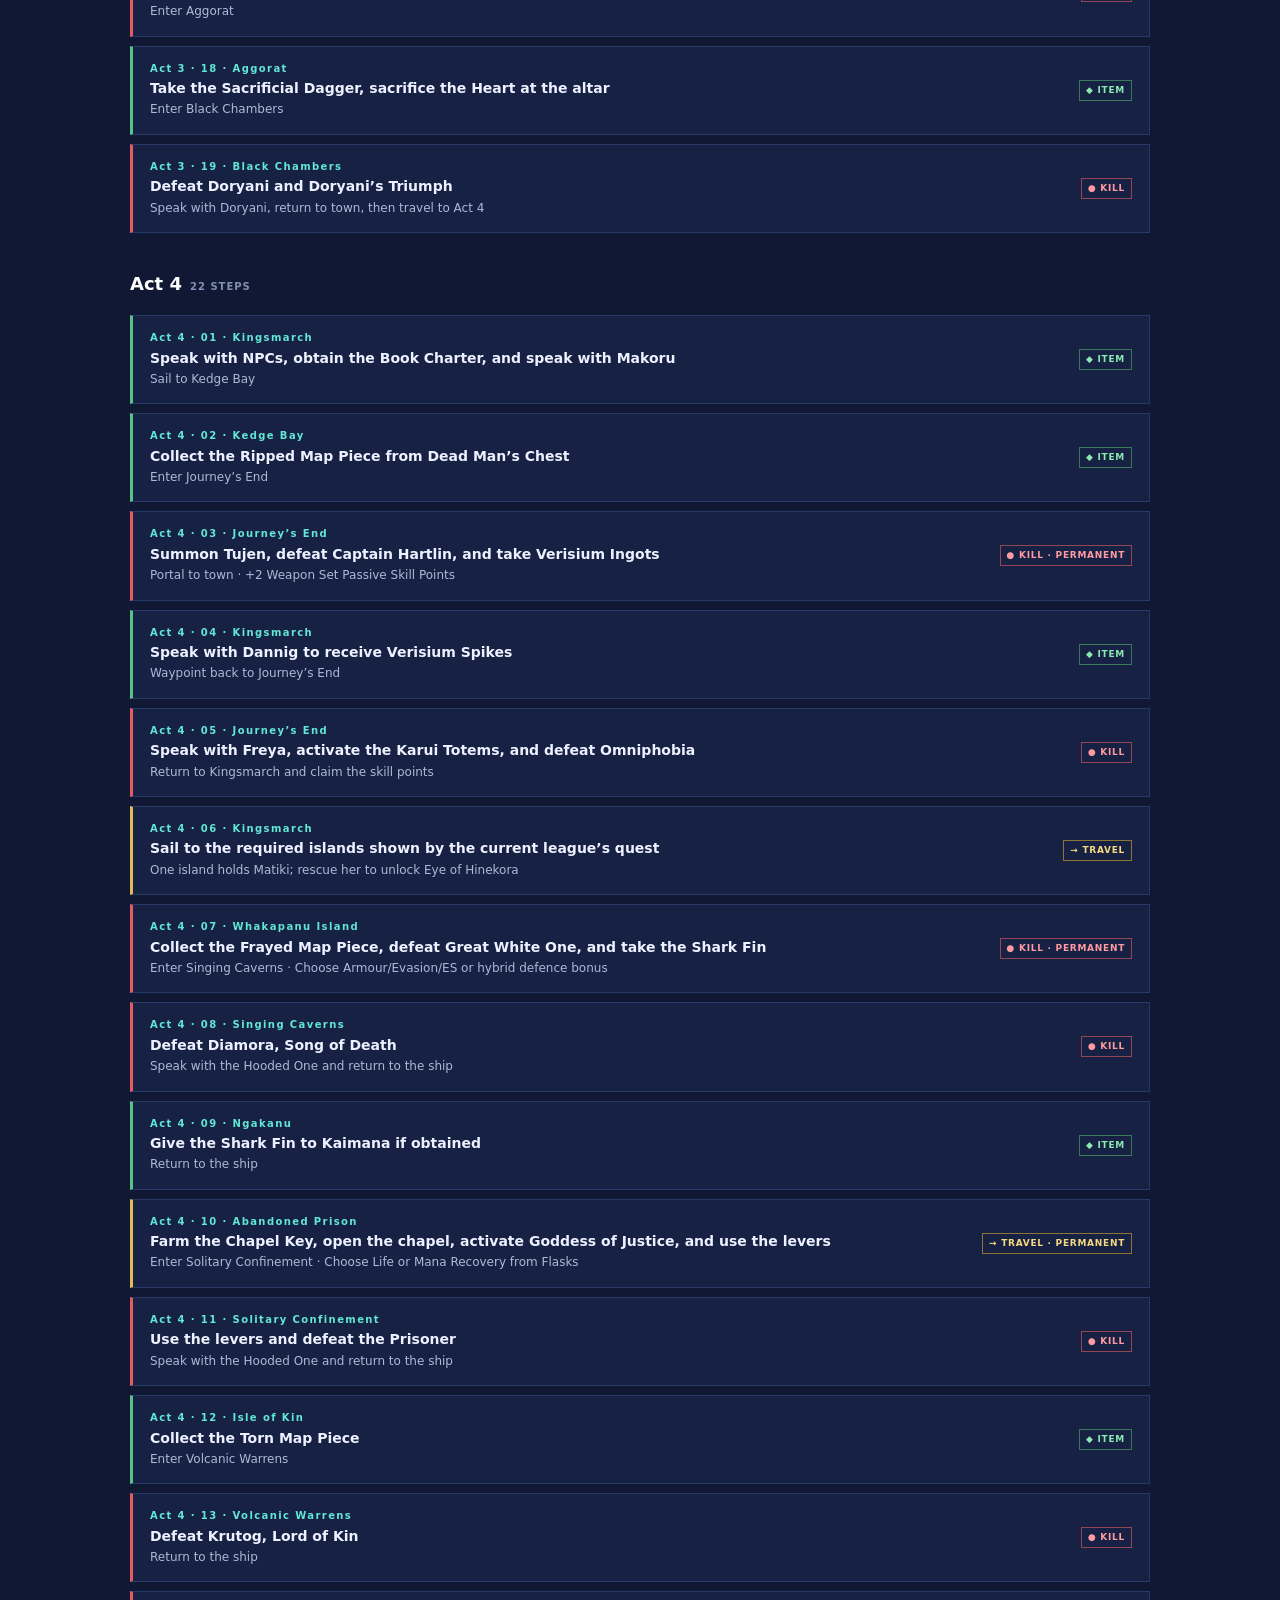
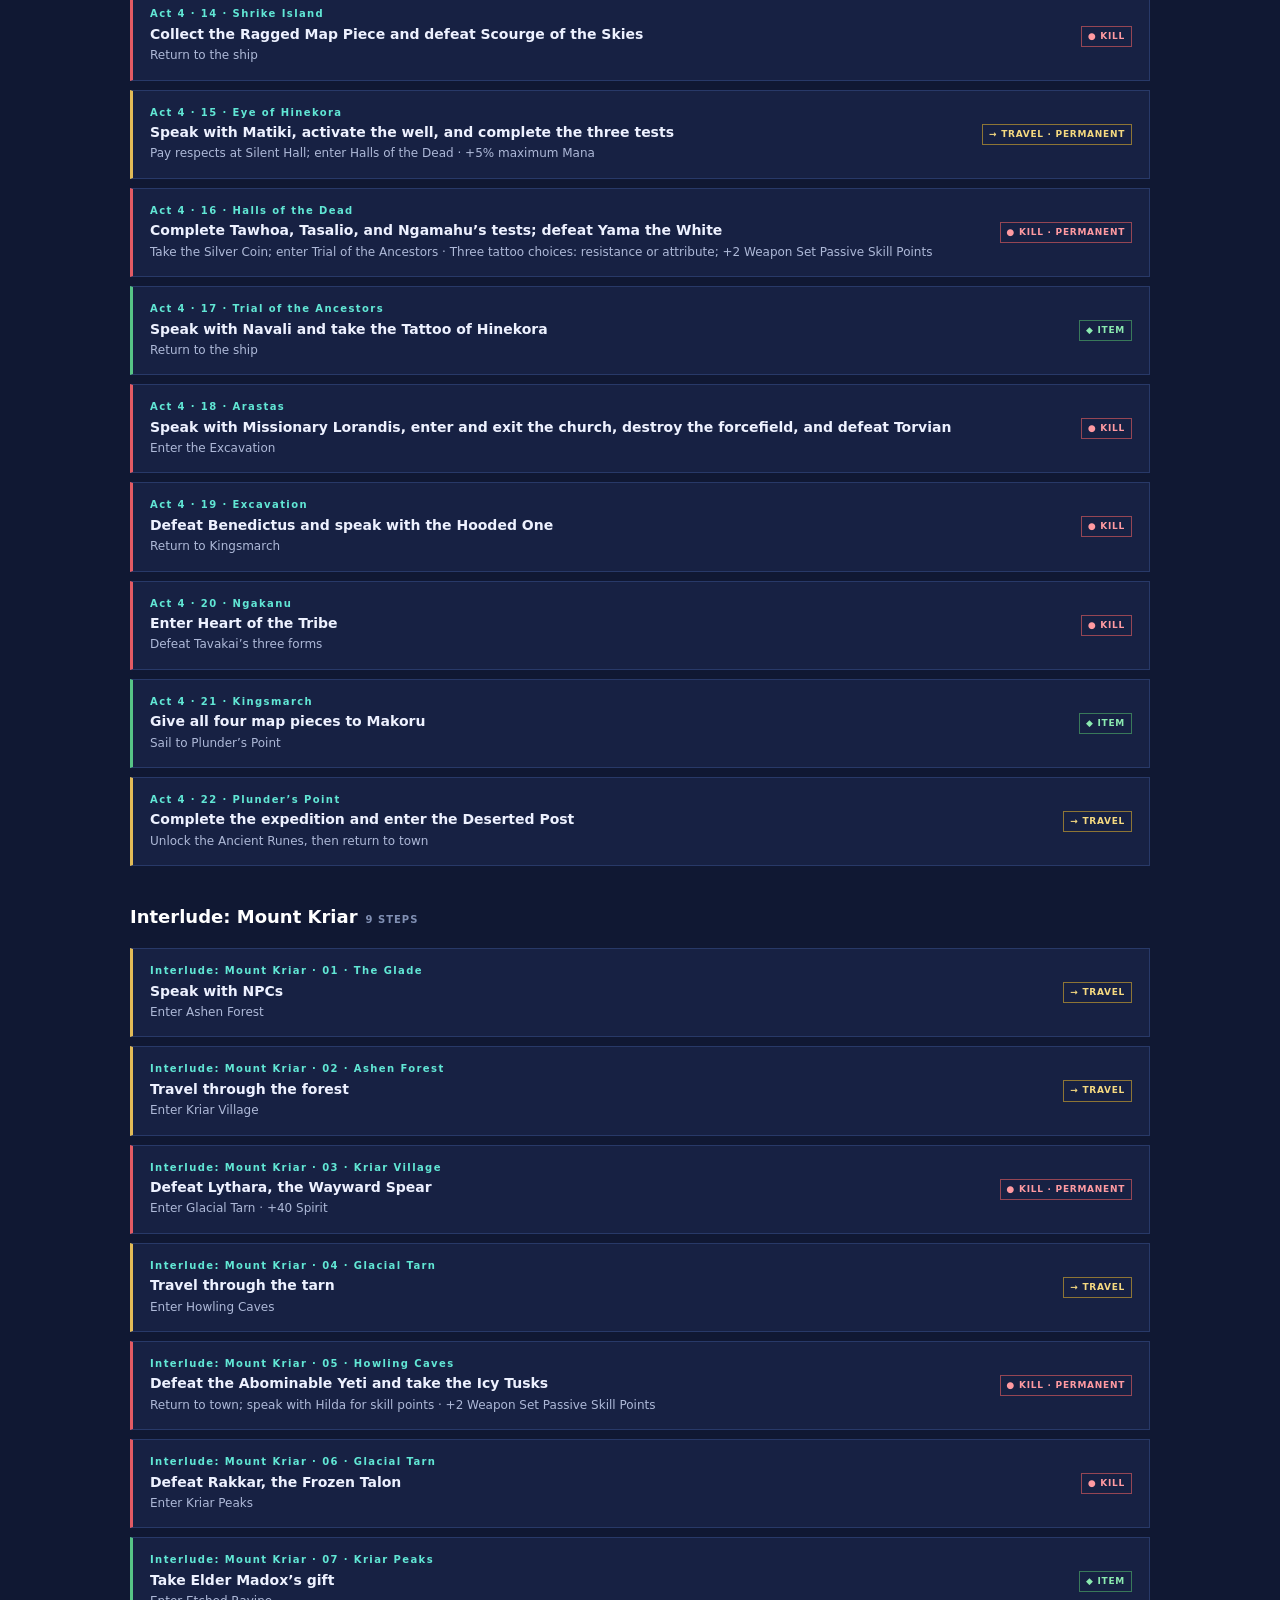
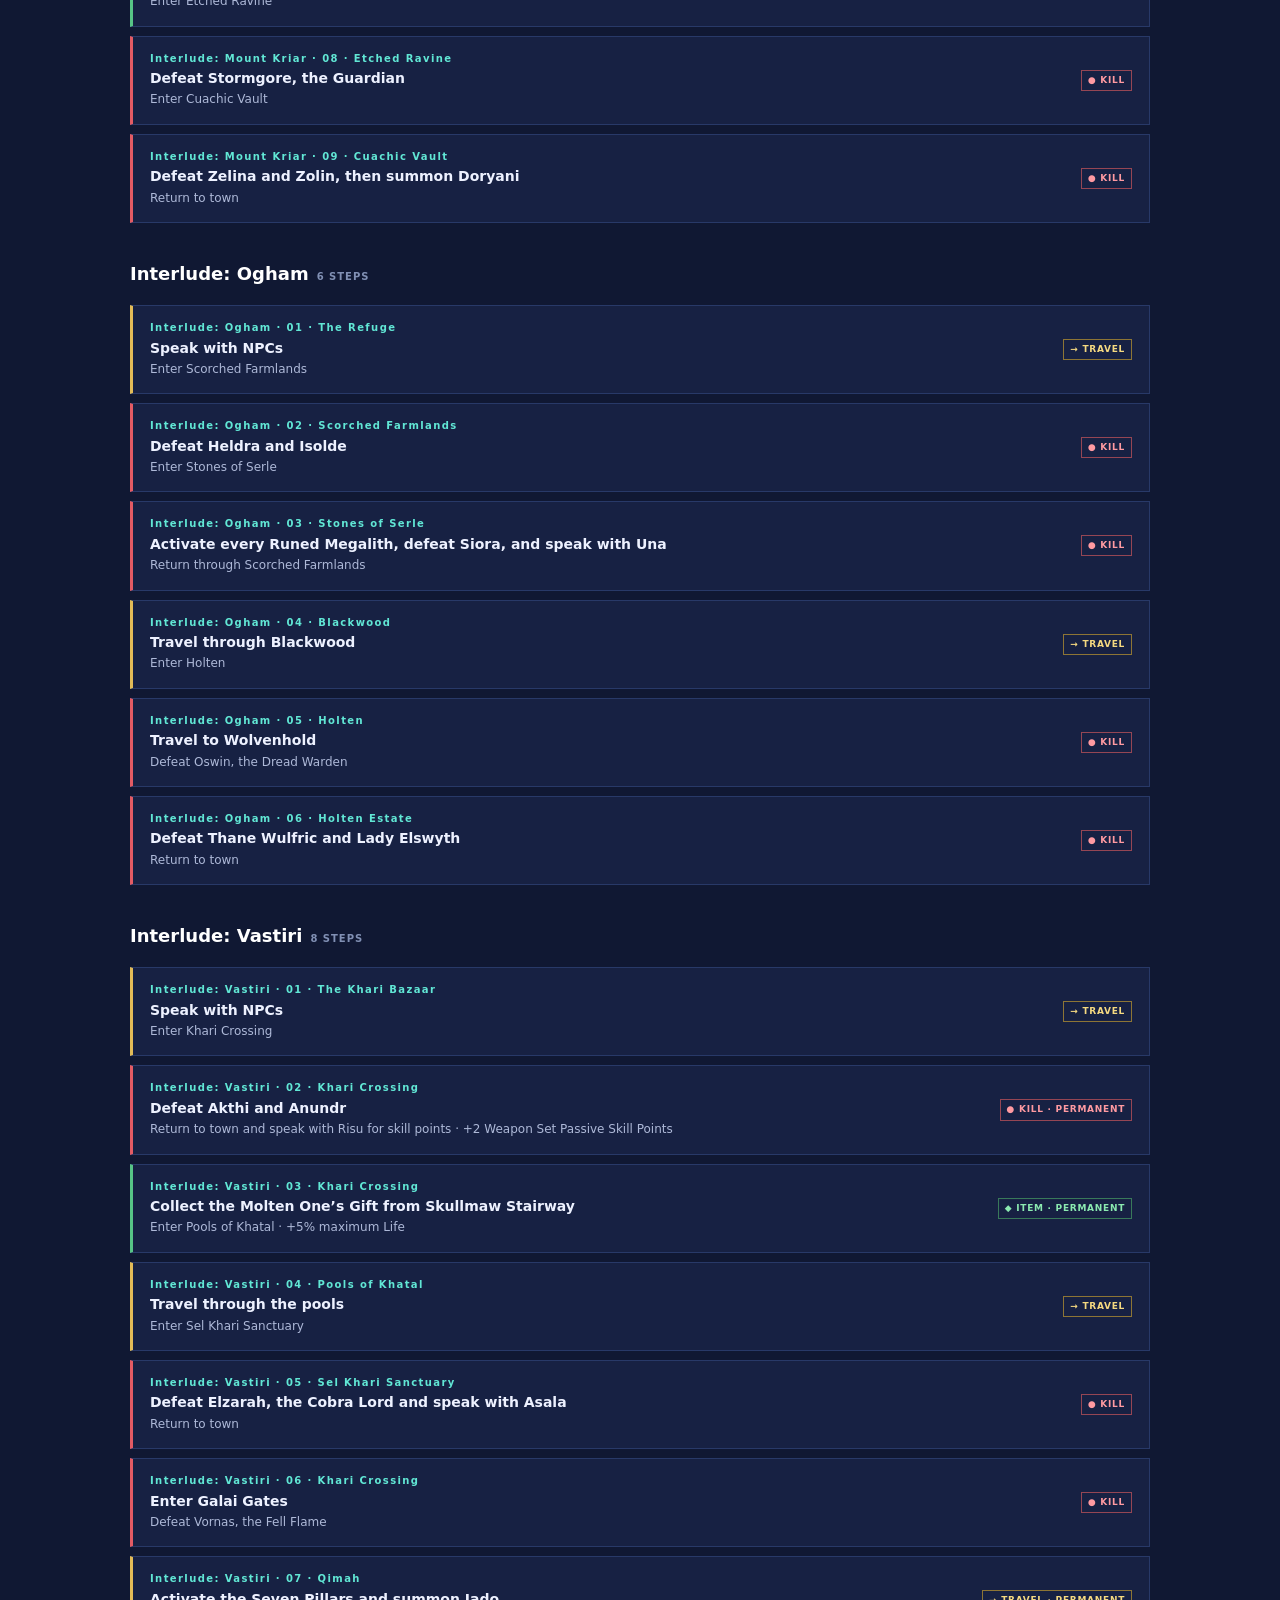
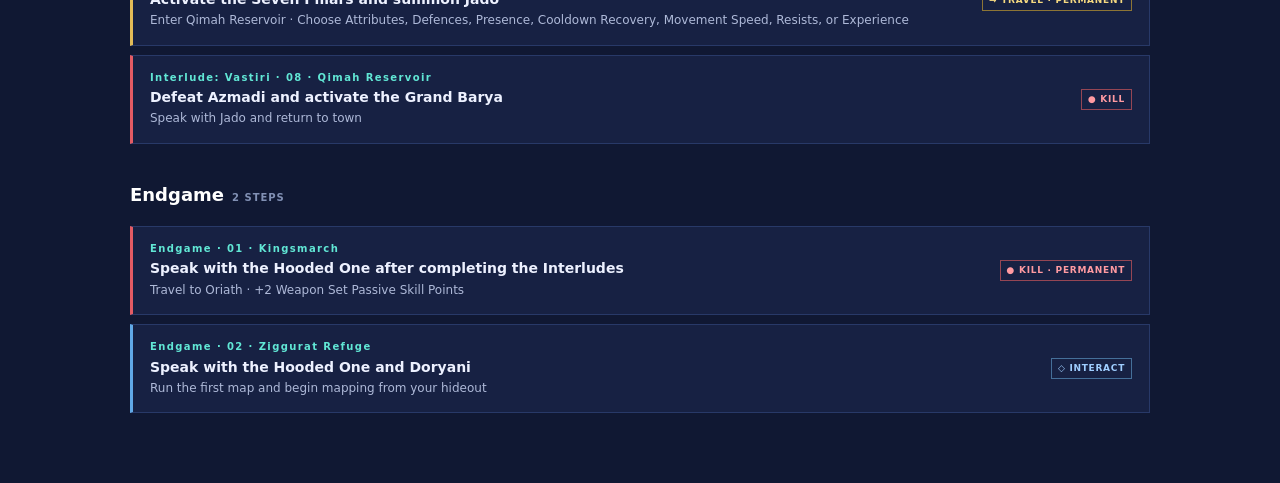
==== commit 3a8d8623: "Merge permanent bonuses into all route" ====
--- a/index.html
+++ b/index.html
@@ -1,6 +1,6 @@
 <!doctype html><html lang="en"><head><meta charset="utf-8"><meta name="viewport" content="width=device-width,initial-scale=1"><meta name="description" content="Lightweight Path of Exile 2 campaign route and build planner."><title>Wayfinder — PoE 2 Campaign</title><link rel="stylesheet" href="styles.css"><link rel="stylesheet" href="enhancements.css"></head><body>
 <header class="site-header"><a class="logo" href="#route">✦ WAYFINDER <small>POE 2 / 0.5</small></a><nav class="main-nav" aria-label="Guide views"><button data-view="route" class="active">Route</button><button data-view="build">Build</button><button data-view="edit">Edit route</button></nav><nav class="utility-nav"><a class="support" href="https://ko-fi.com/arcanehunter" target="_blank" rel="noreferrer">♥ Support me</a><button id="reset-progress">Reset progress</button><button data-view="tools">3rd party</button><a href="https://github.com/ArcaneHunter/poe2-leveling-guide" target="_blank" rel="noreferrer">GitHub ↗</a></nav></header>
-<main><section id="route" class="view active"><header class="hero"><div><p>CAMPAIGN REWARD TRACKER</p><h1>Find your way to the Atlas.</h1></div><div class="progress"><b id="completed-count">0</b><span> / <b id="total-count">0</b> claimed</span><i><em id="progress-bar"></em></i></div></header><div class="filters" role="group" aria-label="Filter rewards"><button class="active" data-filter="all">All</button><button data-filter="questline">Questline</button><button data-filter="points">Points</button><button data-filter="stats">Stats</button><button data-filter="choice">Choices</button></div><section id="reward-list" class="rewards" aria-live="polite"></section></section>
+<main><section id="route" class="view active"><header class="hero"><div><p>CAMPAIGN REWARD TRACKER</p><h1>Find your way to the Atlas.</h1></div><div class="progress"><b id="completed-count">0</b><span> / <b id="total-count">0</b> claimed</span><i><em id="progress-bar"></em></i></div></header><div class="filters" role="group" aria-label="Filter route"><button class="active" data-filter="all">All</button><button data-filter="questline">Questline</button><button data-filter="permanent">Permanent bonus</button></div><section id="reward-list" class="rewards" aria-live="polite"></section></section>
 <section id="build" class="view"><header class="page-heading"><p>YOUR LEVELING PLAN</p><h1>Build</h1><span>Keep build-specific reminders alongside the route. Everything stays in this browser.</span></header><div class="guide-link"><label for="build-link">Build guide URL</label><input id="build-link" type="url" placeholder="https://...your-build-guide"><a id="open-build" hidden target="_blank" rel="noreferrer">Open guide ↗</a></div><form id="build-form" class="build-form"><label>Available at level<input name="level" required placeholder="e.g. 12, Act 2, endgame"></label><label>Type<select name="type"><option>Gem</option><option>Item</option><option>Note</option></select></label><label class="wide">What to get / do<input name="name" required placeholder="e.g. Equip Spark, buy a Sapphire Ring"></label><button>Add to build</button></form><div id="build-list" class="build-list"></div></section>
 <section id="edit" class="view"><header class="page-heading"><p>LOCAL ROUTE EDITOR</p><h1>Edit route</h1><span>Changes apply only in this browser. The default route can always be restored.</span></header><form id="route-form" class="route-form"><label>Act / section<input name="act" required placeholder="Act 1"></label><label>Area<input name="area" required placeholder="Area name"></label><label>Type<select name="type"><option value="questline">Questline</option><option value="points">Points</option><option value="stats">Stats</option><option value="choice">Choice</option></select></label><label>Objective<input name="objective" required placeholder="What to do"></label><label>Reward / note<input name="bonus" placeholder="Optional"></label><button>Add route step</button></form><div id="editor-list" class="editor-list"></div><button id="raw-toggle" class="raw-toggle" type="button">Edit everything</button><div id="raw-panel" class="raw-panel" hidden><p>Edit the full route directly as JSON. Save only valid route data.</p><textarea id="raw-route" spellcheck="false"></textarea><div><button id="raw-save" type="button">Save raw route</button><button id="raw-cancel" type="button">Cancel</button></div></div><button id="restore-route" class="danger" type="button">Restore original route</button></section>
 <section id="tools" class="view"><header class="page-heading"><p>EXTERNAL RESOURCES</p><h1>3rd party</h1><span>Useful sites to keep beside your campaign route.</span></header><div class="tool-list"><a href="https://www.poe2wiki.net/wiki/List_of_quest_rewards" target="_blank" rel="noreferrer"><b>PoE 2 Wiki</b><span>Quest reward reference ↗</span></a><a href="https://www.pathofexile.com/trade2" target="_blank" rel="noreferrer"><b>Path of Exile 2 Trade</b><span>Official trade site ↗</span></a><a href="https://poe2db.tw/" target="_blank" rel="noreferrer"><b>PoE2DB</b><span>Skills, items, and game data ↗</span></a></div></section></main>
--- a/enhancements.css
+++ b/enhancements.css
@@ -2,3 +2,4 @@
 .reward{grid-template-columns:1fr auto;cursor:pointer;transition:opacity .16s,border-color .16s,background .16s}.reward:hover,.reward:focus{border-color:var(--aqua);outline:0}.reward.done{opacity:.4;background:#111936}.reward .check{display:none}.raw-toggle{margin-top:18px;border:1px solid var(--aqua);background:transparent;color:var(--aqua);padding:8px 10px;font:600 11px system-ui;cursor:pointer}.raw-panel{margin-top:10px;padding:14px;background:var(--panel);border:1px solid var(--line)}.raw-panel p{margin:0 0 10px;color:var(--muted);font-size:12px}.raw-panel textarea{width:100%;min-height:280px;padding:11px;background:#0c1430;border:1px solid #43578e;color:#dbe5ff;font:12px/1.45 ui-monospace,SFMono-Regular,Consolas,monospace;resize:vertical}.raw-panel div{margin-top:10px;display:flex;gap:8px}.raw-panel button{border:1px solid var(--aqua);background:var(--aqua);color:#10203b;padding:7px 10px;font:600 11px system-ui;cursor:pointer}.raw-panel #raw-cancel{background:transparent;color:var(--muted);border-color:var(--line)}
 .editor-row{grid-template-columns:20px 105px 120px 1fr 1fr auto}.editor-row[draggable=true]{cursor:grab}.editor-row.dragging{opacity:.35}.editor-row.drag-over{border-color:var(--aqua);box-shadow:0 -2px 0 var(--aqua)}.drag{color:var(--aqua);font-size:17px;line-height:1;cursor:grab;user-select:none}
 .utility-nav .support{height:auto;margin-right:5px;padding:6px 9px;border:1px solid #b94669!important;color:#ff9ab5!important;background:#38152a!important}
+.reward[data-kind=kill]{border-left:3px solid #e35b64}.reward[data-kind=kill] .tag{color:#ff9aa1;border-color:#954654}.reward[data-kind=item]{border-left:3px solid #57c486}.reward[data-kind=item] .tag{color:#8beab0;border-color:#39795a}.reward[data-kind=travel]{border-left:3px solid #e2bb57}.reward[data-kind=travel] .tag{color:#f5d980;border-color:#8d7535}.reward[data-kind=interact]{border-left:3px solid #61a9e7}.reward[data-kind=interact] .tag{color:#9fceff;border-color:#456f99}.reward[data-kind=kill] .tag::before{content:'● '}.reward[data-kind=item] .tag::before{content:'◆ '}.reward[data-kind=travel] .tag::before{content:'→ '}.reward[data-kind=interact] .tag::before{content:'◇ '}
